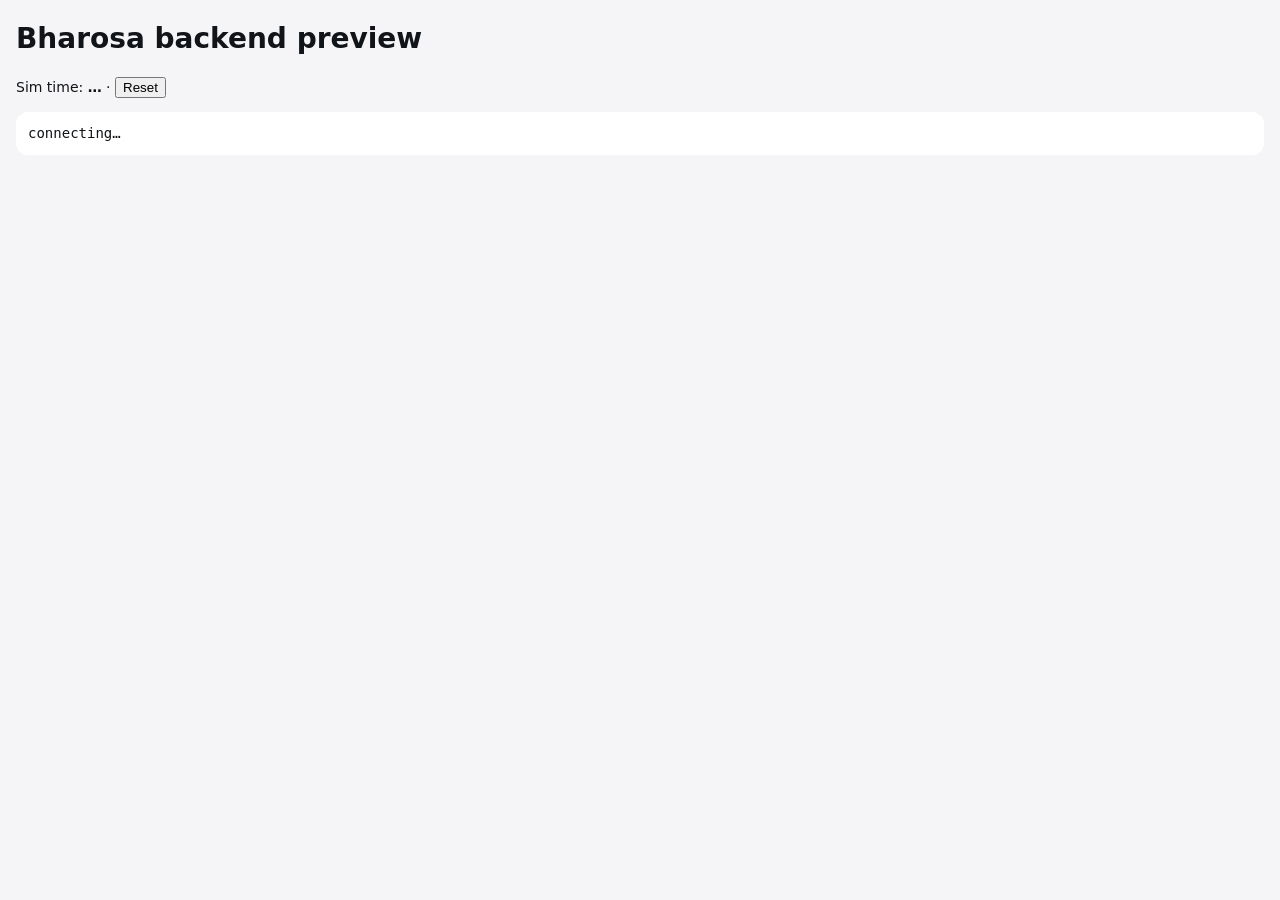
==== static/index.html @ aea4e520 "Phase 1: skeleton, models, sim clock, event router, SSE, snapshot, seed Seeded world hits the spec c" ====
<!doctype html>
<html lang="en">
<head>
<meta charset="utf-8">
<meta name="viewport" content="width=device-width, initial-scale=1">
<title>Bharosa (backend preview)</title>
<style>
  body { font: 14px/1.4 system-ui, sans-serif; margin: 16px; background: #F5F5F7; color: #111418; }
  pre { background: #fff; padding: 12px; border-radius: 12px; overflow: auto; max-height: 70vh; }
  #trace div { font-family: ui-monospace, monospace; font-size: 12px; }
</style>
</head>
<body>
<!-- Placeholder until the real UI (static/ is owned by the frontend build). Shows the live SSE feed. -->
<h1>Bharosa backend preview</h1>
<p>Sim time: <b id="now">…</b> · <button onclick="fetch('/api/demo/reset',{method:'POST'})">Reset</button></p>
<div id="trace"></div>
<pre id="snap">connecting…</pre>
<script>
  const es = new EventSource('/api/stream');
  es.onmessage = (ev) => {
    const msg = JSON.parse(ev.data);
    if (msg.type === 'snapshot') {
      document.getElementById('now').textContent = msg.data.now;
      document.getElementById('snap').textContent = JSON.stringify(msg.data, null, 2);
    } else {
      const d = document.createElement('div');
      d.textContent = `[${msg.type}] ` + JSON.stringify(msg.data);
      const t = document.getElementById('trace');
      t.prepend(d);
      while (t.children.length > 12) t.lastChild.remove();
    }
  };
</script>
</body>
</html>
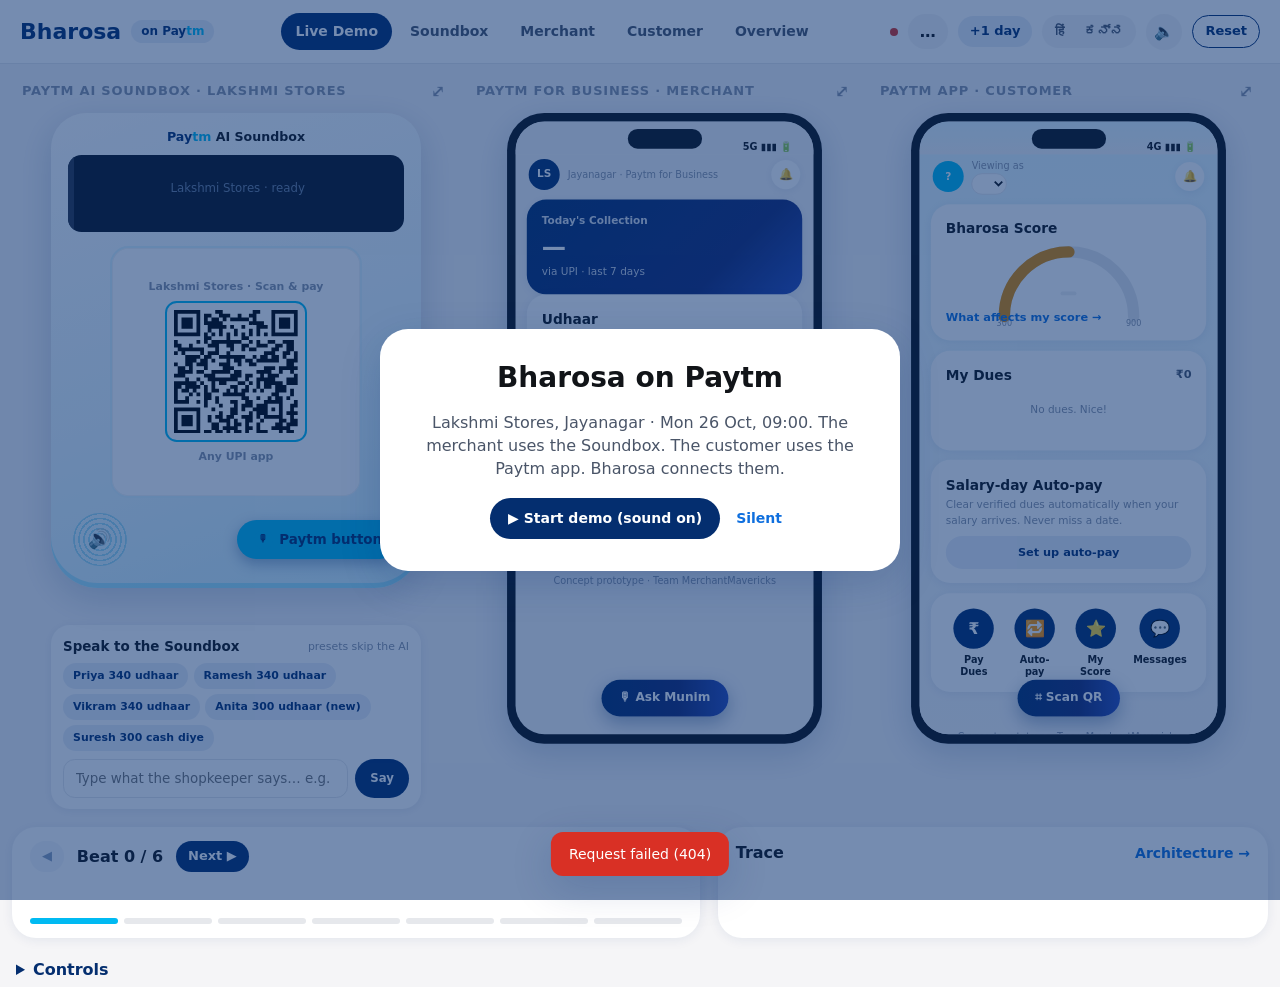
==== commit 3fcd7b79: "UI: Live Demo, Soundbox, Merchant, Customer and Overview views One Alpine page driven only by the SS" ====
--- a/static/index.html
+++ b/static/index.html
@@ -3,34 +3,802 @@
 <head>
 <meta charset="utf-8">
 <meta name="viewport" content="width=device-width, initial-scale=1">
-<title>Bharosa (backend preview)</title>
-<style>
-  body { font: 14px/1.4 system-ui, sans-serif; margin: 16px; background: #F5F5F7; color: #111418; }
-  pre { background: #fff; padding: 12px; border-radius: 12px; overflow: auto; max-height: 70vh; }
-  #trace div { font-family: ui-monospace, monospace; font-size: 12px; }
-</style>
+<title>Bharosa on Paytm</title>
+<link rel="stylesheet" href="/static/css/tokens.css">
+<link rel="stylesheet" href="/static/css/base.css">
+<link rel="stylesheet" href="/static/css/layout.css">
+<link rel="stylesheet" href="/static/css/soundbox.css">
+<link rel="stylesheet" href="/static/css/apps.css">
+<link rel="stylesheet" href="/static/css/overview.css">
+<script src="/static/vendor/qrcode.min.js"></script>
+<script src="/static/vendor/chart.umd.min.js"></script>
+<script src="/static/js/util.js"></script>
+<script src="/static/js/app.js"></script>
+<script defer src="/static/vendor/alpine.min.js"></script>
 </head>
-<body>
-<!-- Placeholder until the real UI (static/ is owned by the frontend build). Shows the live SSE feed. -->
-<h1>Bharosa backend preview</h1>
-<p>Sim time: <b id="now">…</b> · <button onclick="fetch('/api/demo/reset',{method:'POST'})">Reset</button></p>
-<div id="trace"></div>
-<pre id="snap">connecting…</pre>
-<script>
-  const es = new EventSource('/api/stream');
-  es.onmessage = (ev) => {
-    const msg = JSON.parse(ev.data);
-    if (msg.type === 'snapshot') {
-      document.getElementById('now').textContent = msg.data.now;
-      document.getElementById('snap').textContent = JSON.stringify(msg.data, null, 2);
-    } else {
-      const d = document.createElement('div');
-      d.textContent = `[${msg.type}] ` + JSON.stringify(msg.data);
-      const t = document.getElementById('trace');
-      t.prepend(d);
-      while (t.children.length > 12) t.lastChild.remove();
-    }
-  };
-</script>
+<body x-data="bharosa" x-cloak>
+
+<!-- ======================================================= TOP BAR -->
+<header class="topbar">
+  <div class="brand">Bharosa <span class="chip">on <span class="wordmark"><b>Pay</b><span>tm</span></span></span></div>
+  <nav class="tabs">
+    <template x-for="t in [['live','Live Demo'],['soundbox','Soundbox'],['merchant','Merchant'],['customer','Customer'],['overview','Overview']]" :key="t[0]">
+      <a class="tab" :class="view===t[0] && 'on'" :href="'#/'+t[0]" x-text="t[1]"></a>
+    </template>
+  </nav>
+  <div class="tools">
+    <span class="conn" :class="connected && 'ok'" :title="connected ? 'Live' : 'Reconnecting…'"></span>
+    <span class="simclock" x-text="U.simClock(now)"></span>
+    <button class="btn btn-secondary btn-sm" @click="nextDay()" title="Advance the simulated clock one day">+1 day</button>
+    <div class="seg" title="Soundbox and briefing language">
+      <button :class="snap?.lang==='hi-IN' && 'on'" @click="setLang('hi-IN')">हिं</button>
+      <button :class="snap?.lang==='kn-IN' && 'on'" @click="setLang('kn-IN')">ಕನ್ನ</button>
+    </div>
+    <button class="icon-btn" @click="soundOn=!soundOn; started=true" :title="soundOn ? 'Sound on' : 'Sound off'" x-text="soundOn ? '🔊' : '🔈'"></button>
+    <button class="btn btn-outline btn-sm" @click="reset()" :disabled="demo.busy">Reset</button>
+  </div>
+</header>
+
+<!-- ======================================================= DEVICES -->
+<main x-show="view!=='overview'">
+  <div class="stage" :class="'view-'+view">
+
+    <!-- ------------------------------------------------ SOUNDBOX -->
+    <section x-show="view==='live' || view==='soundbox'">
+      <div class="col-title"><span>Paytm AI Soundbox · Lakshmi Stores</span><button x-show="view==='live'" @click="go('soundbox')" title="Full view">⤢</button></div>
+      <div class="soundbox-wrap">
+        <div class="sbx">
+          <div class="sbx-logo wordmark"><b>Pay</b><span>tm</span> <span style="color:var(--ink)">AI Soundbox</span></div>
+
+          <!-- top display: merchant facing -->
+          <div class="topdisp" :class="top?.band">
+            <div class="led"></div>
+            <template x-if="!top"><div class="idle">Lakshmi Stores · ready</div></template>
+            <template x-if="top && top?.band !== 'clarify'">
+              <div>
+                <div class="band" x-text="{green:'Safe', amber:'Caution', red:'High risk'}[top?.band] + ' · ' + U.first(top?.customer) + ' ' + U.inr(top?.requested)"></div>
+                <div class="txt" x-text="top?.text"></div>
+                <div class="meta">
+                  <span class="ms" x-show="top?.ms !== undefined" x-text="top?.ms + ' ms'"></span>
+                  <span x-show="top?.override" class="pill pill-red">Override</span>
+                  <a href="#" class="why" @click.prevent="sb.why=!sb.why" x-show="top?.reasons">Why?</a>
+                </div>
+                <ul class="reasons" x-show="sb.why" x-transition>
+                  <template x-for="r in top?.reasons || []"><li x-text="r"></li></template>
+                </ul>
+              </div>
+            </template>
+            <template x-if="top?.band === 'clarify'">
+              <div>
+                <div class="band">Which customer?</div>
+                <div class="txt" x-text="top?.text"></div>
+                <div class="row" style="flex-wrap:wrap;margin-top:8px">
+                  <template x-for="cand in top?.candidates || []"><button class="btn btn-secondary btn-sm" @click="pickCandidate(cand.id)" x-text="cand.name"></button></template>
+                </div>
+              </div>
+            </template>
+          </div>
+
+          <!-- front screen: customer facing -->
+          <div class="front">
+            <template x-if="front.mode === 'idle'">
+              <div>
+                <div class="lbl">Lakshmi Stores · Scan &amp; pay</div>
+                <div class="qr" x-html="U.qr('upi://pay?pa=lakshmistores@ptyes&pn=Lakshmi%20Stores')"></div>
+                <div class="lbl">Any UPI app</div>
+              </div>
+            </template>
+            <template x-if="front.mode === 'confirm_qr'">
+              <div style="width:100%">
+                <div class="lbl">Scan to confirm udhaar · Lakshmi Stores</div>
+                <div :class="front.pay_qr && 'split'">
+                  <div>
+                    <div class="amt" x-text="U.inr(front.amount) + ' udhaar'"></div>
+                    <div class="qr" :class="front.pay_qr && 'small'" @click="scanConfirm()" title="Click = customer scans with the Paytm app" x-html="U.qr(front.qr_payload)"></div>
+                    <div class="hint">Tap QR = customer scans</div>
+                  </div>
+                  <div x-show="front.pay_qr">
+                    <div class="amt" style="color:var(--navy)" x-text="'Pay ' + U.inr(front.pay_amount) + ' now'"></div>
+                    <div class="qr small" @click="scanPay()" title="Click = customer pays by UPI" x-html="U.qr(front.pay_qr, '#111418')"></div>
+                    <div class="hint">Tap QR = customer pays</div>
+                  </div>
+                </div>
+                <div class="paid" x-show="front.pay_paid" x-text="U.inr(top?.collect_now) + ' paid ✓'"></div>
+                <div class="lbl" x-show="minutesLeft(front.expires_at) !== null" x-text="'Valid for ' + minutesLeft(front.expires_at) + ' min'"></div>
+              </div>
+            </template>
+            <template x-if="front.mode === 'pay_qr'">
+              <div>
+                <div class="lbl">Lakshmi Stores</div>
+                <div class="amt" x-text="'Pay ' + U.inr(front.pay_amount) + ' now'"></div>
+                <div class="qr" @click="scanPay()" title="Click = customer pays by UPI" x-html="U.qr(front.pay_qr, '#111418')"></div>
+                <div class="hint">Tap QR = customer pays by UPI</div>
+              </div>
+            </template>
+            <template x-if="front.mode === 'new_customer'">
+              <div style="width:100%">
+                <div class="lbl">New customer · first udhaar</div>
+                <div class="amt" x-text="(front.name || 'Customer') + ' · ' + U.inr(front.amount)"></div>
+                <input class="input" x-show="!front.name" x-model="sb.newName" placeholder="Name" style="margin-top:6px">
+                <div class="input num" style="margin-top:6px;text-align:center;font-weight:700" x-text="sb.keypad || 'Mobile number'"></div>
+                <div class="keypad">
+                  <template x-for="k in ['1','2','3','4','5','6','7','8','9','⌫','0','✓']">
+                    <button @click="k==='✓' ? submitNewCustomer() : key(k)" x-text="k" :style="k==='✓' && 'background:var(--navy);color:#fff'"></button>
+                  </template>
+                </div>
+              </div>
+            </template>
+            <template x-if="front.mode === 'amount'">
+              <div>
+                <div class="tick">✓</div>
+                <div class="flash-amt" x-text="front.text"></div>
+                <div class="lbl">Lakshmi Stores</div>
+              </div>
+            </template>
+          </div>
+
+          <div class="sbx-bottom">
+            <div class="speaker" :class="playing && 'playing'" title="Speaker"><span>🔊</span></div>
+            <button class="paytm-btn" :class="sb.panel && 'on'" @click="sb.panel=!sb.panel"><span class="mic">🎙</span> Paytm button</button>
+          </div>
+        </div>
+
+        <div class="guard-actions" x-show="top && (top?.band==='amber' || top?.band==='red') && !top?.override && front.mode!=='idle'">
+          <button class="btn btn-primary btn-sm" @click="sb.why=false">Use suggestion</button>
+          <button class="btn btn-danger btn-sm" @click="override()" x-text="'Override: give ' + U.inr(top?.requested)"></button>
+        </div>
+        <div class="last-alert" x-text="snap?.soundbox?.last_alert || ''"></div>
+
+        <div class="speak" x-show="sb.panel" x-transition>
+          <div class="row between"><b style="color:var(--ink)">Speak to the Soundbox</b><span class="small muted">presets skip the AI</span></div>
+          <div class="chips" style="margin-top:8px">
+            <template x-for="p in presets"><button class="chip-btn" @click="say(p)" x-text="p.label"></button></template>
+          </div>
+          <form @submit.prevent="sayText()">
+            <input class="input" x-model="sb.text" placeholder="Type what the shopkeeper says… e.g. Ramesh 340 udhaar">
+            <button class="btn btn-primary">Say</button>
+          </form>
+          <div class="note">Paytm's Soundbox already converts speech to text; we receive the text. Free text goes to the Counter Agent.</div>
+        </div>
+      </div>
+    </section>
+
+    <!-- ------------------------------------------------ MERCHANT PHONE -->
+    <section x-show="view==='live' || view==='merchant'">
+      <div class="col-title"><span>Paytm for Business · merchant</span><button x-show="view==='live'" @click="go('merchant')" title="Full view">⤢</button></div>
+      <div class="phone"><div class="screen">
+        <div class="statusbar"><span x-text="U.time(now)"></span><span>5G ▮▮▮ 🔋</span></div>
+        <div class="notif" x-show="notif.merchant" x-transition @click="tapNotif('merchant')">
+          <div class="ic">P</div><div><b x-text="notif.merchant?.title"></b><p x-text="notif.merchant?.body"></p></div>
+        </div>
+
+        <!-- HOME -->
+        <div class="scroll" x-show="m.screen==='home'">
+          <div class="app-head">
+            <div class="avatar">LS</div>
+            <div class="grow"><div class="title" x-text="M?.store?.name"></div><div class="sub">Jayanagar · Paytm for Business</div></div>
+            <div class="bell">🔔<i x-show="(M?.drafts?.length||0)+(M?.pending_matches?.length||0)+(M?.disputes?.length||0) > 0"></i></div>
+          </div>
+
+          <div class="card m-collect">
+            <div class="lbl">Today's Collection</div>
+            <div class="big num" x-text="U.inr(M?.today_collection)"></div>
+            <div class="small" style="opacity:.8">via UPI · last 7 days</div>
+            <div x-html="U.spark((M?.collection_7d||[]).map(d=>d.amount), 330, 40)"></div>
+          </div>
+
+          <div class="card brief" x-show="M?.briefing">
+            <div class="row between"><span class="who">📒 Munim · morning briefing</span><button class="play" @click="playBriefing()" title="Play">▶</button></div>
+            <p x-text="M?.briefing?.text"></p>
+          </div>
+
+          <!-- action cards: things that need the merchant -->
+          <template x-for="pm in M?.pending_matches || []" :key="pm.pending_id">
+            <div class="card action-card blue">
+              <div class="card-title" x-text="'Who paid ' + U.inr(pm.amount) + '?'"></div>
+              <div class="small muted" x-text="(pm.payer_name||'') + ' · ' + pm.payer_vpa + (pm.remark ? ' · “' + pm.remark + '”' : '')"></div>
+              <div class="small" style="margin-top:4px" x-show="pm.agent">
+                <span class="badge-src" :class="U.srcBadge(pm.agent?.source)?.[1]" x-text="U.srcBadge(pm.agent?.source)?.[0]"></span>
+                <span x-text="'AI guess ' + (pm.agent?.customer_id ? U.first((pm.candidates.find(c=>c.id===pm.agent.customer_id)||{}).name) : 'none') + ' · ' + Math.round((pm.agent?.confidence||0)*100) + '% (below 85%)'"></span>
+              </div>
+              <div class="chips" style="margin-top:10px">
+                <template x-for="cand in pm.candidates.slice(0,4)"><button class="chip-btn" @click="resolveMatch(pm.pending_id, cand.id)" x-text="cand.name + ' · ' + U.inr(cand.outstanding)"></button></template>
+                <button class="chip-btn" style="background:#EEF0F3;color:var(--ink-2)" @click="resolveMatch(pm.pending_id, null)">Not udhaar</button>
+              </div>
+            </div>
+          </template>
+          <template x-for="d in M?.disputes || []" :key="d.entry_id">
+            <div class="card action-card red">
+              <div class="card-title" x-text="U.first(d.customer) + ' disputes' + (d.claimed_amount!==null ? ': says ' + U.inr(d.claimed_amount) : '')"></div>
+              <div class="small muted" x-text="'“' + d.reason + '” · entry ' + U.inr(d.amount)"></div>
+              <div class="row" style="margin-top:10px">
+                <button class="btn btn-outline btn-sm" @click="correct(d.entry_id, d.amount)" x-text="'Keep ' + U.inr(d.amount)"></button>
+                <button class="btn btn-primary btn-sm" x-show="d.claimed_amount" @click="correct(d.entry_id, d.claimed_amount)" x-text="'Change to ' + U.inr(d.claimed_amount)"></button>
+              </div>
+            </div>
+          </template>
+          <div class="card action-card" x-show="(M?.drafts||[]).length">
+            <div class="card-title" x-text="'Approve ' + (M?.drafts||[]).length + ' reminder' + ((M?.drafts||[]).length>1?'s':'')"></div>
+            <div class="msg-preview" x-text="M?.drafts?.[0]?.text"></div>
+            <div class="row"><button class="btn btn-primary btn-sm" @click="approveAll()">Approve all</button><button class="btn btn-ghost btn-sm" @click="m.screen='collect'">Review →</button></div>
+          </div>
+          <template x-for="t in escalations" :key="t.customer_id">
+            <div class="card action-card red" @click="openThread(t.customer_id)" style="cursor:pointer">
+              <div class="card-title" x-text="U.first(t.customer) + ' needs your attention'"></div>
+              <div class="small" x-text="'“' + t.last_text + '”'"></div>
+            </div>
+          </template>
+
+          <div class="card">
+            <div class="row between"><span class="card-title">Udhaar</span><span class="pill pill-amber" x-show="M?.udhaar?.pending_confirm" x-text="M?.udhaar?.pending_confirm + ' waiting for scan'"></span></div>
+            <div class="trio">
+              <div><span>Outstanding</span><b class="num" x-text="U.inr(M?.udhaar?.outstanding)"></b></div>
+              <div><span>Verified</span><b class="num" x-text="U.inr(M?.udhaar?.verified)"></b></div>
+              <div><span>Overdue</span><b class="num" style="color:var(--red)" x-text="U.inr(M?.udhaar?.overdue)"></b></div>
+            </div>
+            <template x-for="e in M?.pending_entries || []" :key="e.entry_id">
+              <div class="kv"><span x-text="U.first(e.customer) + ' · ' + U.inr(e.amount)"></span><span class="pill pill-amber">Waiting for scan</span></div>
+            </template>
+            <a href="#" class="link" @click.prevent="openBook()">View Udhaar Book →</a>
+          </div>
+
+          <template x-for="b in M?.due_soon || []" :key="b.bill_id">
+            <div class="card" :class="b.gap > 0 && 'due-card'">
+              <div class="row between"><span class="card-title">Due soon</span><span class="pill" :class="b.gap>0 ? 'pill-red' : 'pill-green'" x-text="b.gap>0 ? U.inr(b.gap) + ' short' : 'Covered'"></span></div>
+              <div class="kv"><span x-text="b.distributor"></span><b class="num" x-text="U.inr(b.amount)"></b></div>
+              <div class="kv"><span>Due</span><b x-text="U.dayDate(b.due)"></b></div>
+              <div class="kv" x-show="b.paid_by_lender"><span>Paid by Partner NBFC</span><b class="num" style="color:var(--green)" x-text="U.inr(b.paid_by_lender) + ' ✓'"></b></div>
+              <button class="btn btn-primary btn-block" style="margin-top:10px" x-show="b.gap > 0 && !M?.advance" @click="offerAdvance(b.bill_id)">Get Supplier Advance</button>
+            </div>
+          </template>
+
+          <div class="card adv-card" x-show="M?.advance">
+            <div class="row between"><span class="card-title">Supplier Advance</span><span class="pill" :class="U.statePill(M?.advance?.state)" x-text="U.stateLabel(M?.advance?.state)"></span></div>
+            <template x-if="M?.advance?.state === 'offered'">
+              <div>
+                <div class="kv"><span x-text="M?.advance?.lender + ' pays ' + M?.advance?.paid_to"></span><b class="num" x-text="U.inr(M?.advance?.amount)"></b></div>
+                <div class="kv"><span>Fee (1.5%)</span><b class="num" x-text="U.inr(M?.advance?.fee)"></b></div>
+                <div class="kv"><span>Repaid from</span><b>20% of udhaar repayments</b></div>
+                <div class="row" style="margin-top:10px"><button class="btn btn-primary grow" @click="acceptAdvance()">Accept</button><button class="btn btn-outline" @click="declineAdvance()">Decline</button></div>
+              </div>
+            </template>
+            <template x-if="M?.advance && M?.advance?.state !== 'offered'">
+              <div>
+                <div class="small" style="color:var(--green);font-weight:700;margin-top:4px" x-text="M?.advance?.lender + ' paid ' + M?.advance?.paid_to + ' ' + U.inr(M?.advance?.amount) + ' ✓'"></div>
+                <div class="steps"><template x-for="st in ['offered','accepted','disbursed','repaying','closed']"><span :class="advStepClass(st)" x-text="st"></span></template></div>
+                <div class="row between small"><b class="num" x-text="U.inr(M?.advance?.repaid) + ' of ' + U.inr(M?.advance?.total_due)"></b><span class="muted" x-text="'backstop ' + U.date(M?.advance?.backstop)"></span></div>
+                <div class="progress" style="margin-top:6px"><i :style="'width:' + Math.min(100, 100*M?.advance?.repaid/M?.advance?.total_due) + '%'"></i></div>
+                <div class="small muted" style="margin-top:6px">20% of each UPI / auto-pay repayment goes to the lender</div>
+              </div>
+            </template>
+          </div>
+
+          <div class="section-h"><h4>Manage</h4></div>
+          <div class="card"><div class="grid4">
+            <button @click="openBook()"><span class="circle">📒</span>Udhaar Book</button>
+            <button @click="m.screen='collect'"><span class="circle">📨</span>Collect</button>
+            <button @click="openAdvance()"><span class="circle">🏦</span>Supplier Advance</button>
+            <button @click="m.screen='munim'"><span class="circle">🧮</span>Ask Munim</button>
+          </div></div>
+          <div class="footer-note">Concept prototype · Team MerchantMavericks</div>
+        </div>
+
+        <!-- UDHAAR BOOK -->
+        <div class="scroll" x-show="m.screen==='book'">
+          <div class="back"><button @click="m.screen='home'">←</button>Udhaar Book</div>
+          <input class="input" x-model="m.q" placeholder="Search customers">
+          <div class="card" style="margin-top:10px;padding:6px 14px">
+            <template x-for="cu in bookFiltered" :key="cu.id">
+              <div class="list-item" @click="openCustomer(cu.id)" style="cursor:pointer">
+                <span class="dot" :class="'dot-' + cu.band" :title="'For ₹340: ' + cu.band"></span>
+                <div class="grow"><div class="name" x-text="cu.name"></div>
+                  <div class="small muted" x-text="cu.score_band + (cu.overdue_days ? ' · ' + cu.overdue_days + ' days overdue' : '') + (cu.last_paid ? ' · paid ' + U.date(cu.last_paid) : '')"></div></div>
+                <b class="num" :style="cu.overdue_days && 'color:var(--red)'" x-text="U.inr(cu.outstanding)"></b>
+              </div>
+            </template>
+            <div class="empty" x-show="!bookFiltered.length">No customers</div>
+          </div>
+        </div>
+
+        <!-- CUSTOMER DETAIL -->
+        <div class="scroll" x-show="m.screen==='customer'">
+          <template x-if="m.detail">
+            <div>
+              <div class="back"><button @click="openBook()">←</button><span x-text="m.detail?.name"></span></div>
+              <div class="card">
+                <div class="row between"><span class="big num" x-text="U.inr(m.detail?.outstanding)"></span><span class="pill" :class="U.scorePill(m.detail?.score_band)" x-text="m.detail?.score + ' · ' + m.detail?.score_band"></span></div>
+                <div class="small muted" x-text="U.inr(m.detail?.verified) + ' verified' + (m.detail?.oldest_overdue_days ? ' · oldest ' + m.detail?.oldest_overdue_days + ' days overdue' : '')"></div>
+                <div class="card" style="background:var(--bg);box-shadow:none;margin-top:10px;padding:12px">
+                  <div class="row between"><b style="color:var(--ink)">Safe limit today</b><span class="pill" :class="U.bandPill(m.detail?.risk?.band)" x-text="U.inr(m.detail?.risk?.safe_limit)"></span></div>
+                  <ul class="small" style="margin:6px 0 0;padding-left:18px"><template x-for="r in m.detail?.risk?.reasons || []"><li x-text="r"></li></template></ul>
+                </div>
+                <button class="btn btn-secondary btn-block" style="margin-top:10px" x-show="m.detail?.outstanding>0" @click="remind([m.detail?.id]); m.screen='collect'">Send reminder</button>
+              </div>
+              <div class="section-h"><h4>Entries</h4></div>
+              <div class="card" style="padding:6px 14px">
+                <template x-for="e in m.detail?.entries || []" :key="e.id">
+                  <div class="list-item">
+                    <div class="grow"><div class="name num" x-text="U.inr(e.amount) + (e.paid ? ' · paid ' + U.inr(e.paid) : '')"></div>
+                      <div class="small muted" x-text="U.date(e.created_at) + ' · due ' + U.date(e.due_date) + (e.overdue_days ? ' · ' + e.overdue_days + 'd late' : '')"></div></div>
+                    <span class="pill" :class="U.statePill(e.state)" x-text="U.stateLabel(e.state)"></span>
+                  </div>
+                </template>
+              </div>
+            </div>
+          </template>
+        </div>
+
+        <!-- COLLECT -->
+        <div class="scroll" x-show="m.screen==='collect'">
+          <div class="back"><button @click="m.screen='home'">←</button>Collect</div>
+          <div class="card">
+            <div class="small">Bharosa reminds customers who are 7+ days overdue (not more than once in 3 days). You approve every message.</div>
+            <button class="btn btn-primary btn-block" style="margin-top:10px" @click="remind()">Draft reminders</button>
+          </div>
+          <div class="card action-card" x-show="(M?.drafts||[]).length">
+            <div class="row between"><span class="card-title" x-text="(M?.drafts||[]).length + ' drafts'"></span><button class="btn btn-primary btn-sm" @click="approveAll()">Approve all</button></div>
+            <template x-for="d in M?.drafts || []" :key="d.message_id"><div class="msg-preview"><b x-text="d.customer"></b><div x-text="d.text"></div></div></template>
+          </div>
+          <div class="section-h"><h4>Conversations</h4></div>
+          <div class="card" style="padding:6px 14px">
+            <template x-for="t in M?.threads || []" :key="t.customer_id">
+              <div class="list-item" @click="openThread(t.customer_id)" style="cursor:pointer">
+                <div class="avatar cyan" x-text="U.initials(t.customer)"></div>
+                <div class="grow"><div class="name" x-text="t.customer"></div><div class="small muted" style="white-space:nowrap;overflow:hidden;text-overflow:ellipsis" x-text="t.last_text"></div>
+                  <div class="small" x-show="t.promise" style="color:var(--green);font-weight:700" x-text="t.promise?.label"></div></div>
+                <span class="pill pill-red" x-show="t.escalated">Needs you</span>
+                <span class="pill pill-amber" x-show="t.last_status==='draft'">Draft</span>
+              </div>
+            </template>
+            <div class="empty" x-show="!(M?.threads||[]).length">No conversations yet</div>
+          </div>
+        </div>
+
+        <!-- THREAD -->
+        <div class="scroll" x-show="m.screen==='thread'">
+          <div class="back"><button @click="m.screen='collect'">←</button><span x-text="(M?.threads||[]).find(t=>t.customer_id===m.thread)?.customer"></span></div>
+          <div class="chat">
+            <template x-for="msg in m.threadMsgs" :key="msg.id">
+              <div class="bubble" :class="[msg.direction==='out' ? 'in' : 'out', msg.status==='draft' && 'draft']">
+                <span x-text="msg.text"></span>
+                <template x-if="msg.agent?.intent"><div class="small" style="margin-top:6px;font-weight:700" x-text="'AI read: ' + msg.agent.intent + (msg.agent.promise ? ' · ' + U.inr(msg.agent.promise.amount) + ' on ' + U.date(msg.agent.promise.date) : '') + (msg.agent.escalate ? ' · escalated' : '')"></div></template>
+                <span class="ts" x-text="U.time(msg.ts) + ' · ' + msg.status + (msg.agent?.source ? ' · ' + U.srcBadge(msg.agent.source)?.[0] : '')"></span>
+              </div>
+            </template>
+          </div>
+        </div>
+
+        <!-- SUPPLIER ADVANCE -->
+        <div class="scroll" x-show="m.screen==='advance'">
+          <div class="back"><button @click="m.screen='home'">←</button>Supplier Advance</div>
+          <template x-if="!M?.advance && m.elig">
+            <div class="card">
+              <div class="card-title" x-text="m.elig?.eligible ? 'You can get ' + U.inr(m.elig?.amount) : 'Not available right now'"></div>
+              <ul class="small" style="padding-left:18px"><template x-for="r in m.elig?.reasons || []"><li x-text="r"></li></template></ul>
+              <template x-if="m.elig?.eligible">
+                <div>
+                  <div class="kv"><span>Paid directly to</span><b x-text="m.elig?.distributor"></b></div>
+                  <div class="kv"><span>Fee</span><b class="num" x-text="U.inr(m.elig?.fee)"></b></div>
+                  <div class="kv"><span>Total to repay</span><b class="num" x-text="U.inr(m.elig?.total_due)"></b></div>
+                  <div class="kv"><span>Repaid from</span><b>20% of udhaar repayments</b></div>
+                  <div class="kv"><span>Backstop</span><b x-text="U.date(m.elig?.backstop)"></b></div>
+                  <button class="btn btn-primary btn-block" style="margin-top:10px" @click="offerAdvance(m.elig?.bill_id)">See offer</button>
+                </div>
+              </template>
+            </div>
+          </template>
+          <template x-if="M?.advance">
+            <div>
+              <div class="card adv-card">
+                <div class="row between"><span class="card-title" x-text="M?.advance?.lender"></span><span class="pill" :class="U.statePill(M?.advance?.state)" x-text="U.stateLabel(M?.advance?.state)"></span></div>
+                <div class="steps"><template x-for="st in ['offered','accepted','disbursed','repaying','closed']"><span :class="advStepClass(st)" x-text="st"></span></template></div>
+                <div class="kv"><span>Amount (paid to <span x-text="M?.advance?.paid_to"></span>)</span><b class="num" x-text="U.inr(M?.advance?.amount)"></b></div>
+                <div class="kv"><span>Fee (1.5%)</span><b class="num" x-text="U.inr(M?.advance?.fee)"></b></div>
+                <div class="kv"><span>Total due</span><b class="num" x-text="U.inr(M?.advance?.total_due)"></b></div>
+                <div class="kv"><span>Split rate</span><b x-text="Math.round(M?.advance?.split_rate*100) + '% of UPI & auto-pay repayments'"></b></div>
+                <div class="kv" x-show="M?.advance?.backstop"><span>Backstop</span><b x-text="U.date(M?.advance?.backstop)"></b></div>
+                <div class="row" style="margin-top:10px" x-show="M?.advance?.state==='offered'"><button class="btn btn-primary grow" @click="acceptAdvance()">Accept</button><button class="btn btn-outline" @click="declineAdvance()">Decline</button></div>
+                <template x-if="M?.advance?.state!=='offered'">
+                  <div style="margin-top:8px"><div class="progress"><i :style="'width:' + Math.min(100, 100*M?.advance?.repaid/M?.advance?.total_due) + '%'"></i></div>
+                    <div class="small" style="margin-top:4px" x-text="U.inr(M?.advance?.repaid) + ' repaid of ' + U.inr(M?.advance?.total_due)"></div></div>
+                </template>
+              </div>
+              <div class="section-h" x-show="m.adv?.splits?.length"><h4>Repayment splits</h4></div>
+              <div class="card" style="padding:6px 14px" x-show="m.adv?.splits?.length">
+                <template x-for="sp in m.adv?.splits || []" :key="sp.repayment_id">
+                  <div class="list-item"><div class="grow"><div class="name" x-text="sp.customer"></div><div class="small muted" x-text="U.date(sp.ts) + ' · ' + sp.source + ' ' + U.inr(sp.amount)"></div></div>
+                    <div style="text-align:right"><b class="num" style="color:var(--violet)" x-text="U.inr(sp.lender_share)"></b><div class="small muted" x-text="'shop ' + U.inr(sp.merchant_share)"></div></div></div>
+                </template>
+              </div>
+            </div>
+          </template>
+        </div>
+
+        <!-- ASK MUNIM -->
+        <div class="scroll" x-show="m.screen==='munim'" x-ref="munimScroll">
+          <div class="back"><button @click="m.screen='home'">←</button>Ask Munim</div>
+          <div class="chips" x-show="!munimChat.length">
+            <button class="chip-btn" @click="askMunim('Friday ko Sharma ko 18,000 kaise dunga?')">Friday ko Sharma ko 18,000 kaise dunga?</button>
+            <button class="chip-btn" @click="askMunim('Kaun kaun overdue hai?')">Kaun kaun overdue hai?</button>
+            <button class="chip-btn" @click="askMunim('Ramesh ka kitna baaki hai?')">Ramesh ka kitna baaki hai?</button>
+          </div>
+          <div class="chat">
+            <template x-for="(turn, i) in munimChat" :key="i">
+              <div style="display:flex;flex-direction:column;gap:8px">
+                <div class="bubble munim-q" x-text="turn.q"></div>
+                <div class="bubble munim-a" x-show="!turn.a"><span class="thinking"><span class="spinner"></span> thinking…</span></div>
+                <template x-if="turn.a">
+                  <div class="bubble munim-a">
+                    <span x-text="turn.a.answer"></span>
+                    <div class="acts"><template x-for="a in turn.a.actions || []"><button class="btn btn-primary btn-sm" @click="munimAction(a)" x-text="a.label || a.type"></button></template></div>
+                    <details class="steps-list" style="margin-top:8px"><summary class="small muted">How I worked this out
+                      <span class="badge-src" :class="U.srcBadge(turn.a.source)?.[1]" x-text="U.srcBadge(turn.a.source)?.[0]"></span></summary>
+                      <ol style="padding-left:18px;margin:6px 0 0"><template x-for="st in turn.a.steps || []"><li><code x-text="st.tool"></code> <span class="muted" x-text="st.ms + ' ms'"></span></li></template></ol>
+                    </details>
+                  </div>
+                </template>
+              </div>
+            </template>
+          </div>
+          <div style="height:60px"></div>
+        </div>
+        <form class="reply-bar" x-show="m.screen==='munim'" @submit.prevent="askMunim()">
+          <input class="input" x-model="m.question" placeholder="Ask Munim anything…"><button class="btn btn-primary" :disabled="m.asking">Ask</button>
+        </form>
+
+        <button class="fab" x-show="m.screen==='home'" @click="m.screen='munim'">🎙 Ask Munim</button>
+      </div></div>
+    </section>
+
+    <!-- ------------------------------------------------ CUSTOMER PHONE -->
+    <section x-show="view==='live' || view==='customer'">
+      <div class="col-title"><span>Paytm app · customer</span><button x-show="view==='live'" @click="go('customer')" title="Full view">⤢</button></div>
+      <div class="phone"><div class="screen">
+        <div class="statusbar c-head"><span x-text="U.time(now)"></span><span>4G ▮▮▮ 🔋</span></div>
+        <div class="notif" x-show="notif.customer" x-transition @click="tapNotif('customer')">
+          <div class="ic" style="background:var(--cyan);color:var(--navy)">P</div><div><b x-text="notif.customer?.title"></b><p x-text="notif.customer?.body"></p></div>
+        </div>
+
+        <!-- HOME -->
+        <div class="scroll c-head" x-show="c.screen==='home'">
+          <div class="app-head">
+            <div class="avatar cyan" x-text="U.initials(C?.name)"></div>
+            <div class="grow"><div class="sub">Viewing as</div>
+              <select class="switcher" :value="C?.id" @change="focus($event.target.value)">
+                <template x-for="cu in c.customers" :key="cu.id"><option :value="cu.id" x-text="cu.name" :selected="cu.id===C?.id"></option></template>
+              </select></div>
+            <div class="bell">🔔<i x-show="(C?.pending_confirms||[]).length"></i></div>
+          </div>
+
+          <template x-for="p in C?.pending_confirms || []" :key="p.token">
+            <div class="confirm-banner" @click="openConfirm(p.token)" style="margin-bottom:12px">
+              <div class="grow"><b x-text="p.store + ': ' + U.inr(p.amount) + ' on credit'"></b><span>Tap to confirm or dispute</span></div><span class="btn btn-sm" style="background:#fff;color:var(--navy)">Confirm</span>
+            </div>
+          </template>
+
+          <div class="card">
+            <div class="row between"><span class="card-title">Bharosa Score</span><span class="pill pill-green" x-show="C?.score_delta_7d>0" x-text="'+' + C?.score_delta_7d + ' this week'"></span>
+              <span class="pill pill-red" x-show="C?.score_delta_7d<0" x-text="C?.score_delta_7d + ' this week'"></span></div>
+            <div x-html="U.gauge(C?.score||600)"></div>
+            <div class="score-num"><b class="num" x-text="C?.score"></b><span :class="U.scorePill(C?.score_band)" class="pill" x-text="C?.score_band"></span></div>
+            <a href="#" class="link" style="display:block;margin-top:12px" @click.prevent="c.screen='score'">What affects my score →</a>
+          </div>
+
+          <div class="card">
+            <div class="row between"><span class="card-title">My Dues</span><b class="num" x-text="U.inr(totalDues)"></b></div>
+            <template x-for="d in C?.dues || []" :key="d.store_id">
+              <div class="list-item">
+                <div class="grow"><div class="name" x-text="d.store"></div>
+                  <div class="small" :style="d.oldest_overdue_days && 'color:var(--red)'" x-text="(d.verified===d.amount ? '✓ verified' : U.inr(d.verified) + ' verified') + (d.oldest_overdue_days ? ' · ' + d.oldest_overdue_days + ' days overdue' : ' · on time')"></div></div>
+                <b class="num" x-text="U.inr(d.amount)"></b>
+                <button class="btn btn-primary btn-sm" @click="pay(d.store_id, d.amount)">Pay</button>
+              </div>
+            </template>
+            <div class="empty" x-show="!(C?.dues||[]).length">No dues. Nice!</div>
+            <template x-for="cb in C?.credit_balance || []"><div class="small" style="color:var(--green);font-weight:600" x-text="U.inr(cb.amount) + ' credit at ' + cb.store"></div></template>
+          </div>
+
+          <div class="card" :class="hasActiveMandate && 'autopay-active'">
+            <div class="card-title">Salary-day Auto-pay</div>
+            <template x-for="mm in C?.mandates || []"><div class="kv"><span x-text="mm.store + ' · ' + mm.window"></span><span><b class="num" x-text="'up to ' + U.inr(mm.cap)"></b> <span class="pill" :class="U.statePill(mm.status)" x-text="U.stateLabel(mm.status)"></span></span></div></template>
+            <div x-show="!hasActiveMandate"><div class="small muted" style="margin:4px 0 10px">Clear verified dues automatically when your salary arrives. Never miss a date.</div>
+              <button class="btn btn-secondary btn-block" @click="openAutopay()">Set up auto-pay</button></div>
+          </div>
+
+          <div class="card"><div class="grid4">
+            <button @click="C?.dues?.[0] && pay(C.dues[0].store_id, C.dues[0].amount)"><span class="circle">₹</span>Pay Dues</button>
+            <button @click="openAutopay()"><span class="circle">🔁</span>Auto-pay</button>
+            <button @click="c.screen='score'"><span class="circle">⭐</span>My Score</button>
+            <button @click="c.screen='messages'"><span class="circle">💬</span>Messages</button>
+          </div></div>
+          <a href="#" class="link" style="display:block;text-align:center;margin-top:12px" @click.prevent="c.screen='history'">History →</a>
+          <div class="footer-note">Concept prototype · Team MerchantMavericks</div>
+        </div>
+
+        <!-- MESSAGES -->
+        <div class="scroll" x-show="c.screen==='messages'" x-ref="chatScroll">
+          <div class="back"><button @click="c.screen='home'">←</button>Lakshmi Stores via Paytm</div>
+          <div class="chat">
+            <template x-for="msg in C?.messages || []" :key="msg.id">
+              <div class="bubble" :class="msg.direction==='out' ? 'out' : 'in'">
+                <span x-text="msg.text"></span>
+                <div class="acts" x-show="msg.actions?.length"><template x-for="a in msg.actions"><button class="btn btn-secondary btn-sm" @click="msgAction(a)" x-text="a.label"></button></template></div>
+                <span class="ts" x-text="U.time(msg.ts)"></span>
+              </div>
+            </template>
+            <div class="empty" x-show="!(C?.messages||[]).length">No messages</div>
+            <div class="bubble out" x-show="c.busy"><span class="thinking"><span class="spinner"></span></span></div>
+          </div>
+          <div style="height:60px"></div>
+        </div>
+        <form class="reply-bar" x-show="c.screen==='messages'" @submit.prevent="sendReply()">
+          <input class="input" x-model="c.reply" placeholder="Reply… e.g. Salary 1 tareekh ko aati hai"><button class="btn btn-primary" :disabled="c.busy">Send</button>
+        </form>
+
+        <!-- HISTORY -->
+        <div class="scroll" x-show="c.screen==='history'">
+          <div class="back"><button @click="c.screen='home'">←</button>History</div>
+          <div class="card" style="padding:6px 14px">
+            <template x-for="h in C?.history || []" :key="h.type + h.id">
+              <div class="list-item">
+                <div class="circle" style="width:34px;height:34px;font-size:14px" :style="h.type==='repayment' && 'background:var(--green)'" x-text="h.type==='entry' ? '🛒' : '₹'"></div>
+                <div class="grow"><div class="name" x-text="(h.type==='entry' ? 'Udhaar at ' : 'Paid to ') + h.store"></div><div class="small muted" x-text="U.date(h.ts)"></div></div>
+                <div style="text-align:right"><b class="num" x-text="U.inr(h.amount)"></b><div><span class="pill" :class="U.statePill(h.state)" x-text="U.stateLabel(h.state)"></span></div></div>
+              </div>
+            </template>
+          </div>
+        </div>
+
+        <!-- SCORE DETAILS -->
+        <div class="scroll" x-show="c.screen==='score'">
+          <div class="back"><button @click="c.screen='home'">←</button>My Bharosa Score</div>
+          <div class="card"><div x-html="U.gauge(C?.score||600)"></div><div class="score-num"><b x-text="C?.score"></b><span class="pill" :class="U.scorePill(C?.score_band)" x-text="C?.score_band"></span></div>
+            <template x-for="r in C?.rewards || []"><div class="reward">🎁 <span x-text="r"></span></div></template>
+          </div>
+          <div class="card"><div class="card-title">What builds it</div>
+            <div class="kv"><span>Paying by the due date</span><b style="color:var(--green)">+8</b></div>
+            <div class="kv"><span>Setting up auto-pay</span><b style="color:var(--green)">+5</b></div>
+            <div class="kv"><span>Each auto-pay</span><b style="color:var(--green)">+3</b></div>
+            <div class="kv"><span>Paying 1–15 days late</span><b>+2</b></div>
+            <div class="kv"><span>Paying more than 15 days late</span><b style="color:var(--red)">−4</b></div>
+            <div class="kv"><span>Unpaid after 60 days</span><b style="color:var(--red)">−40</b></div>
+          </div>
+          <div class="card"><div class="card-title">Recent changes</div>
+            <template x-for="e in C?.score_history || []"><div class="kv"><span x-text="e.reason + ' · ' + U.date(e.ts)"></span><b :style="'color:' + (e.delta>=0 ? 'var(--green)' : 'var(--red)')" x-text="(e.delta>0?'+':'') + e.delta"></b></div></template>
+            <div class="empty" x-show="!(C?.score_history||[]).length">No changes yet</div>
+          </div>
+        </div>
+
+        <button class="fab" x-show="c.screen==='home'" @click="view==='live' ? flashToast('Scan = click the QR on the Soundbox front screen') : go('live')">⌗ Scan QR</button>
+
+        <!-- CONFIRM SHEET -->
+        <div class="sheet-backdrop" x-show="c.sheet==='confirm'" x-transition.opacity @click.self="c.sheet=null">
+          <div class="sheet" x-show="c.sheet==='confirm'">
+            <div class="grab"></div>
+            <template x-if="c.confirm">
+              <div>
+                <div class="row"><div class="avatar">LS</div><div><h3 x-text="c.confirm?.store"></h3><div class="small muted" x-text="'Udhaar · ' + c.confirm?.label + ' · ' + U.date(c.confirm?.date)"></div></div></div>
+                <div class="big num" style="margin:14px 0 2px" x-text="U.inr(c.confirm?.amount)"></div>
+                <div class="small muted" x-text="'Due by ' + U.date(c.confirm?.due_date) + ' · confirming builds your Bharosa Score'"></div>
+                <template x-if="c.confirm?.first_time">
+                  <label class="consent"><input type="checkbox" x-model="c.consent"><span>Share my repayment record to build my Bharosa Score (data consent). Auto-pay is set up separately and only if you choose.</span></label>
+                </template>
+                <div x-show="!c.disputing" class="row" style="margin-top:16px">
+                  <button class="btn btn-primary grow" @click="doConfirm()" :disabled="c.busy || c.confirm?.state!=='proposed'" x-text="c.confirm?.state==='proposed' ? 'Confirm' : U.stateLabel(c.confirm?.state)"></button>
+                  <button class="btn btn-outline" @click="c.disputing=true" :disabled="c.confirm?.state!=='proposed'">Dispute</button>
+                </div>
+                <div x-show="c.disputing" style="margin-top:14px">
+                  <div class="chips"><template x-for="r in ['Amount is wrong', 'I did not take this', 'Already paid']"><button class="chip-btn" :class="c.reason===r && 'on'" @click="c.reason=r" x-text="r"></button></template></div>
+                  <input class="input" type="number" style="margin-top:10px" x-model="c.claimed" placeholder="Actual amount (₹)">
+                  <div class="row" style="margin-top:12px"><button class="btn btn-danger grow" @click="doDispute()">Send dispute</button><button class="btn btn-ghost" @click="c.disputing=false">Back</button></div>
+                </div>
+              </div>
+            </template>
+          </div>
+        </div>
+
+        <!-- AUTO-PAY SHEET -->
+        <div class="sheet-backdrop" x-show="c.sheet==='autopay'" x-transition.opacity @click.self="c.sheet=null">
+          <div class="sheet" x-show="c.sheet==='autopay'">
+            <div class="grab"></div>
+            <h3>Salary-day Auto-pay</h3>
+            <div class="small muted">UPI AutoPay · clears only dues you have confirmed</div>
+            <div class="mandate-sum">
+              <div class="kv"><span>Pay to</span><b>Lakshmi Stores</b></div>
+              <div class="kv"><span>Maximum per month</span><b class="num"><input class="input" type="number" step="500" min="500" style="width:110px;padding:4px 8px;text-align:right" x-model="c.autopay.cap"></b></div>
+              <div class="kv"><span>When</span><b x-text="c.autopay.start + 'st–' + c.autopay.end + 'th of the month'"></b></div>
+              <div class="kv"><span>Frequency</span><b>Monthly, as presented</b></div>
+              <div class="kv"><span>Valid till</span><b>Cancel anytime in Paytm</b></div>
+            </div>
+            <div class="small muted" style="text-align:center;margin-top:12px">Enter UPI PIN</div>
+            <div class="pin"><i></i><i></i><i></i><i></i></div>
+            <button class="btn btn-primary btn-block" @click="activateAutopay()">Activate</button>
+          </div>
+        </div>
+      </div></div>
+    </section>
+
+    <!-- side panel for single-device views -->
+    <aside class="side" x-show="view==='merchant' || view==='customer' || view==='soundbox'">
+      <h3>Live trace</h3>
+      <div class="trace-mini" style="max-height:620px">
+        <template x-for="(t, i) in traceLong.slice(0, 40)" :key="i">
+          <div class="trace-line" style="grid-template-columns:44px 96px 1fr auto"><span class="t" x-text="U.time(t.ts)"></span><span class="n" x-text="t.node"></span><span class="l" x-text="t.label"></span>
+            <span><template x-if="t.source"><span class="badge-src" :class="U.srcBadge(t.source)?.[1]" x-text="U.srcBadge(t.source)?.[0]"></span></template><span class="ms" x-text="msLabel(t)"></span></span></div>
+        </template>
+      </div>
+    </aside>
+  </div>
+
+  <!-- ======================================================= DEMO BAR (Live Demo) -->
+  <div class="demobar" x-show="view==='live'">
+    <div class="demo-card">
+      <div class="beat-ctl">
+        <button class="btn btn-secondary btn-sm" @click="demoPrev()" :disabled="demo.busy || !(snap?.demo?.beat > 0)">◀</button>
+        <span class="count" x-text="'Beat ' + (snap?.demo?.beat ?? 0) + ' / ' + ((snap?.demo?.total || 7) - 1)"></span>
+        <button class="btn btn-primary btn-sm" @click="demoNext()" :disabled="demo.busy">
+          <span x-show="demo.busy" class="spinner"></span><span x-text="snap?.demo?.awaiting ? 'Do it for me ▶' : 'Next ▶'"></span></button>
+        <span class="small muted grow" style="text-align:right" x-text="demo.script[(snap?.demo?.beat ?? 0)]?.title || ''"></span>
+      </div>
+      <div class="caption" x-text="snap?.demo?.caption"></div>
+      <div class="awaiting" x-show="snap?.demo?.awaiting">👉 <span x-text="snap?.demo?.awaiting"></span></div>
+      <div class="beat-dots"><template x-for="i in 7"><span :class="(i-1) < (snap?.demo?.beat ?? 0) ? 'done' : (i-1) === (snap?.demo?.beat ?? 0) ? 'cur' : ''"></span></template></div>
+    </div>
+    <div class="demo-card">
+      <div class="row between" style="margin-bottom:6px"><b style="color:var(--ink)">Trace</b><a href="#/overview" class="link small">Architecture →</a></div>
+      <div class="trace-mini">
+        <template x-for="(t, i) in traceTail" :key="i">
+          <div class="trace-line"><span class="t" x-text="U.time(t.ts)"></span><span class="n" x-text="t.node"></span><span class="l" x-text="t.label"></span>
+            <span><template x-if="t.source"><span class="badge-src" :class="U.srcBadge(t.source)?.[1]" x-text="U.srcBadge(t.source)?.[0]"></span></template><span class="ms" x-text="msLabel(t)"></span></span></div>
+        </template>
+      </div>
+    </div>
+  </div>
+
+  <details class="controls" x-show="view==='live'">
+    <summary>Controls</summary>
+    <div class="ctl-grid">
+      <div class="ctl"><h5>UPI payment</h5>
+        <input class="input" x-model="ctl.vpa" placeholder="payer VPA"><input class="input" x-model="ctl.name" placeholder="payer name">
+        <div class="row"><input class="input" type="number" x-model="ctl.amount" placeholder="₹"><input class="input" x-model="ctl.remark" placeholder="remark"></div>
+        <button class="btn btn-primary btn-sm btn-block" @click="ctlPayment()">Send payment</button></div>
+      <div class="ctl"><h5>Salary credited</h5>
+        <select class="input" x-model="ctl.salary"><template x-for="cu in c.customers" :key="cu.id"><option :value="cu.id" x-text="cu.name"></option></template></select>
+        <button class="btn btn-primary btn-sm btn-block" @click="ctlSalary()">Credit salary</button>
+        <h5 style="margin-top:12px">Time</h5><button class="btn btn-secondary btn-sm btn-block" @click="nextDay()">+1 day (daily jobs)</button></div>
+      <div class="ctl"><h5>Distributor bill</h5>
+        <input class="input" x-model="ctl.billName"><div class="row"><input class="input" type="number" x-model="ctl.billAmount"><input class="input" type="date" x-model="ctl.billDue"></div>
+        <button class="btn btn-primary btn-sm btn-block" @click="ctlBill()">Add bill</button></div>
+      <div class="ctl"><h5>Integrity</h5><div class="small muted" style="margin-bottom:8px">Sai Kirana invents four customers and farms fake udhaar.</div>
+        <button class="btn btn-danger btn-sm btn-block" @click="fraud()">Inject fraud ring</button></div>
+    </div>
+  </details>
+</main>
+
+<!-- ======================================================= OVERVIEW -->
+<section class="overview" x-show="view==='overview'">
+  <div class="hero">
+    <h1>Every kirana is secretly a lender.</h1>
+    <div class="sub">Bharosa makes udhaar safe, verified and self-collecting, on the Soundbox the merchant already has and the Paytm app the customer already uses.</div>
+    <div class="facts">
+      <div class="fact"><b>1.57 crore</b><span>Paytm device merchant subscriptions</span><small>Paytm Q1 FY27</small></div>
+      <div class="fact"><b>7–14 days</b><span>Distributors want payment, while udhaar takes weeks to come back</span><small>IIM Bangalore study</small></div>
+      <div class="fact"><b>≈1% NPL</b><span>Small-merchant lending on payment data can work at scale</span><small>MYbank, SMU case study</small></div>
+    </div>
+  </div>
+
+  <div class="ov-section">
+    <h2>Five moments of a credit sale</h2>
+    <div class="stepper">
+      <div class="st"><div class="n">1</div><h4>Udhaar Guardrail</h4><p>Safe limit and split before credit is given, in milliseconds.</p><div class="by"><span class="pill pill-navy">Formula</span></div></div>
+      <div class="st"><div class="n">2</div><h4>Scan-to-Confirm</h4><p>The customer confirms in the Paytm app: a verified receivable.</p><div class="by"><span class="pill pill-navy">Customer</span></div></div>
+      <div class="st"><div class="n">3</div><h4>Salary-day Auto-pay</h4><p>UPI AutoPay clears dues on payday; the Recovery Agent talks.</p><div class="by"><span class="pill pill-navy">Mandate + policy</span></div></div>
+      <div class="st"><div class="n">4</div><h4>Supplier Advance</h4><p>Lender pays the distributor; repaid from 20% of collections.</p><div class="by"><span class="pill pill-navy">Merchant approves</span></div></div>
+      <div class="st"><div class="n">5</div><h4>Bharosa Score</h4><p>On-time repayment builds credit identity at every Paytm store.</p><div class="by"><span class="pill pill-navy">Scoring</span></div></div>
+    </div>
+  </div>
+
+  <div class="ov-section">
+    <h2>Live architecture</h2>
+    <p class="lead">Boxes light up as each step runs. Every agent line shows whether the answer was LIVE, CACHED or a deterministic FALLBACK.</p>
+    <div class="arch">
+      <div class="arch-svg" x-ref="arch"></div>
+      <div class="trace-panel">
+        <template x-for="(t, i) in traceLong" :key="i">
+          <div class="trace-line"><span class="t" x-text="U.time(t.ts)"></span><span class="n" x-text="t.node"></span><span class="l" :title="t.label" x-text="t.label"></span>
+            <span><template x-if="t.source"><span class="badge-src" :class="U.srcBadge(t.source)?.[1]" x-text="U.srcBadge(t.source)?.[0]"></span></template><span class="ms small" x-text="msLabel(t)"></span></span></div>
+        </template>
+        <div class="empty" x-show="!trace.length">Run a demo beat to see the trace.</div>
+      </div>
+    </div>
+  </div>
+
+  <div class="ov-section">
+    <h2>Notebook vs Bharosa</h2>
+    <p class="lead">The same customers, purchases and repayment behaviour for 30 days. Only the policy differs.</p>
+    <div class="compare">
+      <div class="chart-card"><h4>Money stuck in udhaar</h4><div style="height:260px"><canvas x-ref="chartStuck"></canvas></div></div>
+      <div class="chart-card"><h4>Bad udhaar given (never repaid), cumulative</h4><div style="height:260px"><canvas x-ref="chartBad"></canvas></div></div>
+    </div>
+    <div class="kpis" x-show="compare">
+      <div class="kpi"><span>Working capital freed</span><b class="num" x-text="U.inr(compare?.kpis?.working_capital_freed)"></b><small class="muted">less stuck at day 30</small></div>
+      <div class="kpi"><span>Bad udhaar prevented</span><b class="num" x-text="U.inr(compare?.kpis?.bad_udhaar_prevented)"></b><small class="muted">never-repaid credit avoided</small></div>
+      <div class="kpi"><span>Collected at counter</span><b class="num" x-text="U.inr(compare?.kpis?.collected_at_counter)"></b><small class="muted">instead of risky credit</small></div>
+      <div class="kpi"><span>Days to collect (median)</span><b class="num" x-text="compare?.kpis?.median_days_to_collect?.notebook + ' → ' + compare?.kpis?.median_days_to_collect?.bharosa"></b><small class="muted">notebook → Bharosa</small></div>
+      <div class="kpi"><span>Supplier paid on time</span><b x-text="(compare?.kpis?.supplier_paid_on_time?.notebook ? 'Yes' : 'No') + ' → ' + (compare?.kpis?.supplier_paid_on_time?.bharosa ? 'Yes' : 'No')"></b><small class="muted">notebook → Bharosa</small></div>
+    </div>
+    <span class="sim-label" x-text="compare?.label || 'Simulation on synthetic data'"></span>
+  </div>
+
+  <div class="ov-section">
+    <h2>Risk console</h2>
+    <p class="lead">Fraud rings fake udhaar to farm loans. Graph rules catch them before any money moves.</p>
+    <template x-for="al in snap?.risk_console?.alerts || []" :key="al.id">
+      <div class="risk-alert">
+        <div class="row between"><h3 x-text="al.store + ': ' + al.summary"></h3><span class="pill pill-red" x-text="'Risk ' + al.risk.toFixed(1)"></span></div>
+        <div class="small" style="margin-top:4px" x-text="al.entry_count + ' entries flagged · ' + (al.advance_blocked ? 'Supplier Advance blocked' : 'advance allowed') + ' · ' + U.simClock(al.ts)"></div>
+        <div class="rules"><template x-for="r in al.rule_details"><div class="rule"><b x-text="r.id + ' ' + r.name"></b><div x-text="r.detail"></div></div></template></div>
+      </div>
+    </template>
+    <div class="card empty" x-show="!(snap?.risk_console?.alerts||[]).length">No alerts. Try “Inject fraud ring” in Live Demo → Controls (beat 6).</div>
+  </div>
+
+  <div class="ov-section">
+    <h2>AI where the world is messy. Code where money moves.</h2>
+    <div class="two-col">
+      <table class="table"><tr><th>AI does</th></tr>
+        <tr><td>Understands the shopkeeper's Hindi, Kannada or Hinglish (Counter Agent)</td></tr>
+        <tr><td>Writes reminders and reads customers' replies (Recovery Agent)</td></tr>
+        <tr><td>Guesses who sent an unclear payment (Reconciliation Agent)</td></tr>
+        <tr><td>Plans with tools and explains options (Munim Agent)</td></tr></table>
+      <table class="table"><tr><th>Code does</th></tr>
+        <tr><td>Safe limits and bands (risk formula)</td></tr>
+        <tr><td>Balances, FIFO allocation, the ledger state machine</td></tr>
+        <tr><td>Auto-pay debits, advance sizing and the 20% split</td></tr>
+        <tr><td>Scores and fraud rules</td></tr></table>
+    </div>
+    <ol class="rules5">
+      <li>One source of truth: the backend ledger.</li>
+      <li>Everything is an event, persisted and replayable.</li>
+      <li>The LLM proposes, code decides, through validators.</li>
+      <li>Adapters at every boundary: swap them and this runs on Paytm.</li>
+      <li>Every step traced; merchants never see other stores' data.</li>
+    </ol>
+  </div>
+
+  <div class="ov-section">
+    <h2>Prototype → production</h2>
+    <table class="table">
+      <tr><th>Concern</th><th>Prototype</th><th>Production</th></tr>
+      <tr><td>Core logic (risk, ledger, reconcile, mandates, forecast, advance, integrity, score)</td><td><b>Same code</b></td><td><b>Same code</b></td></tr>
+      <tr><td>Agents and validators</td><td>Sarvam LLM with cached replay</td><td>Same, plus evaluation sets and monitoring</td></tr>
+      <tr><td>Event flow</td><td>In-process, single lock</td><td>Kafka / managed queue, idempotent consumers</td></tr>
+      <tr><td>Database</td><td>SQLite</td><td>Postgres ledger, partitioned event store</td></tr>
+      <tr><td>Soundbox</td><td>Browser simulator</td><td>Paytm device platform (proposed event contract)</td></tr>
+      <tr><td>UPI / AutoPay</td><td>Simulated</td><td>Paytm UPI and AutoPay mandates; UAP-ready</td></tr>
+      <tr><td>Lender</td><td>Simulated Partner NBFC</td><td>Paytm lending partners</td></tr>
+      <tr><td>Fraud</td><td>Rule graph</td><td>Rule graph + ML; DPIP signal sharing when available</td></tr>
+    </table>
+  </div>
+
+  <div class="ov-section"><div class="team">Team MerchantMavericks · Sujay Mohanty · Sukruth N · Rishi Sharma</div></div>
+  <div class="footer-note">Concept prototype · Team MerchantMavericks · Paytm Build for India AI Hackathon</div>
+</section>
+
+<!-- ======================================================= OVERLAYS -->
+<div class="toast" x-show="toast" x-transition :class="toast?.level" x-text="toast?.text"></div>
+
+<div class="start-overlay" x-show="!started && view==='live'" x-transition.opacity>
+  <div class="start-card">
+    <h2>Bharosa on Paytm</h2>
+    <p>Lakshmi Stores, Jayanagar · Mon 26 Oct, 09:00. The merchant uses the Soundbox. The customer uses the Paytm app. Bharosa connects them.</p>
+    <div class="row" style="justify-content:center;margin-top:18px">
+      <button class="btn btn-primary" @click="start(true)">▶ Start demo (sound on)</button>
+      <button class="btn btn-ghost" @click="start(false)">Silent</button>
+    </div>
+  </div>
+</div>
+
+<audio x-ref="audio" preload="none"></audio>
 </body>
 </html>
--- a/static/css/tokens.css
+++ b/static/css/tokens.css
@@ -0,0 +1,23 @@
+:root {
+  --navy: #042E6F;        /* Paytm Prussian blue: icon circles, primary buttons */
+  --navy-deep: #172B75;   /* hover / gradients */
+  --navy-tint: #E8EEF8;   /* secondary pill fill */
+  --cyan: #00BAF2;        /* accents, QR frames, links on dark */
+  --link: #0F6FDE;        /* "View All →" style links */
+  --bg: #F5F5F7;          /* app background */
+  --card: #FFFFFF;
+  --ink: #111418;         /* headings */
+  --ink-2: #4A5568;       /* body */
+  --muted: #8A94A6;
+  --line: #E6E8EC;
+  --green: #1E9E5A;  --green-bg: #E6F6EE;
+  --amber: #E08A00;  --amber-bg: #FFF4E0;
+  --red:   #D93025;  --red-bg:   #FDECEA;
+  --violet: #6B4FD8; --violet-bg: #EFEBFD;
+  --radius-card: 24px; --radius-pill: 999px; --radius-sm: 12px;
+  --shadow: 0 2px 12px rgba(4,46,111,.08);
+  --shadow-lg: 0 12px 40px rgba(4,46,111,.18);
+  --font: "Inter", "Roboto", "Segoe UI", system-ui, -apple-system, "Nirmala UI", "Noto Sans Devanagari",
+          "Noto Sans Kannada", sans-serif;
+  --mono: ui-monospace, "Cascadia Mono", Consolas, monospace;
+}
--- a/static/css/base.css
+++ b/static/css/base.css
@@ -0,0 +1,85 @@
+*, *::before, *::after { box-sizing: border-box; }
+html, body { margin: 0; height: 100%; }
+body { background: var(--bg); color: var(--ink-2); font: 16px/1.45 var(--font); -webkit-font-smoothing: antialiased; }
+[x-cloak] { display: none !important; }
+h1, h2, h3, h4 { color: var(--ink); margin: 0; line-height: 1.2; }
+button { font: inherit; cursor: pointer; border: 0; background: none; color: inherit; }
+button:disabled { opacity: .45; cursor: not-allowed; }
+input, select, textarea { font: inherit; color: var(--ink); }
+a { color: var(--link); text-decoration: none; }
+.num { font-variant-numeric: tabular-nums; }
+.muted { color: var(--muted); }
+.small { font-size: 13px; }
+.row { display: flex; align-items: center; gap: 8px; }
+.between { justify-content: space-between; }
+.grow { flex: 1; min-width: 0; }
+.stack > * + * { margin-top: 12px; }
+
+/* ---------- buttons, pills, status ---------- */
+.btn { display: inline-flex; align-items: center; justify-content: center; gap: 6px; padding: 10px 18px;
+       border-radius: var(--radius-pill); font-weight: 600; font-size: 14px; transition: background .15s, transform .05s; }
+.btn:active { transform: scale(.98); }
+.btn-primary { background: var(--navy); color: #fff; }
+.btn-primary:hover { background: var(--navy-deep); }
+.btn-secondary { background: var(--navy-tint); color: var(--navy); }
+.btn-outline { border: 1.5px solid var(--navy); color: var(--navy); background: #fff; }
+.btn-ghost { color: var(--link); padding: 6px 8px; }
+.btn-danger { background: var(--red-bg); color: var(--red); }
+.btn-sm { padding: 6px 12px; font-size: 13px; }
+.btn-block { width: 100%; }
+.link { color: var(--link); font-weight: 600; font-size: 14px; }
+
+.pill { display: inline-flex; align-items: center; gap: 4px; padding: 2px 10px; border-radius: var(--radius-pill);
+        font-size: 12px; font-weight: 700; letter-spacing: .01em; white-space: nowrap; transition: background .4s, color .4s; }
+.pill-green { background: var(--green-bg); color: var(--green); }
+.pill-amber { background: var(--amber-bg); color: var(--amber); }
+.pill-red { background: var(--red-bg); color: var(--red); }
+.pill-navy { background: var(--navy-tint); color: var(--navy); }
+.pill-grey { background: #EEF0F3; color: var(--ink-2); }
+.pill-violet { background: var(--violet-bg); color: var(--violet); }
+.dot { width: 10px; height: 10px; border-radius: 50%; display: inline-block; flex: none; }
+.dot-green { background: var(--green); } .dot-amber { background: var(--amber); } .dot-red { background: var(--red); }
+
+.badge-src { font: 700 10px/1 var(--mono); padding: 3px 5px; border-radius: 4px; letter-spacing: .04em; }
+.badge-live { background: #DFF7EA; color: #10794A; }
+.badge-replay { background: #E3F1FD; color: #0B5CAD; }
+.badge-template { background: #F1F1F4; color: #5F6675; }
+
+/* ---------- cards ---------- */
+.card { background: var(--card); border-radius: var(--radius-card); box-shadow: var(--shadow); padding: 18px; }
+.card-title { font-size: 17px; font-weight: 700; color: var(--ink); }
+.card + .card { margin-top: 12px; }
+
+/* ---------- top bar ---------- */
+.topbar { position: sticky; top: 0; z-index: 50; height: 64px; background: #fff; border-bottom: 1px solid var(--line);
+          display: flex; align-items: center; gap: 20px; padding: 0 20px; }
+.brand { display: flex; align-items: center; gap: 10px; font-weight: 800; font-size: 22px; color: var(--navy); }
+.brand .chip { font-size: 12px; font-weight: 700; padding: 3px 10px; border-radius: var(--radius-pill); background: var(--navy-tint); }
+.wordmark b { color: var(--navy); } .wordmark span { color: var(--cyan); }
+.tabs { display: flex; gap: 4px; margin: 0 auto; }
+.tab { padding: 8px 14px; border-radius: var(--radius-pill); font-weight: 600; font-size: 14px; color: var(--ink-2); }
+.tab:hover { background: var(--bg); }
+.tab.on { background: var(--navy); color: #fff; }
+.topbar .tools { display: flex; align-items: center; gap: 10px; }
+.simclock { font-weight: 700; color: var(--ink); font-variant-numeric: tabular-nums; padding: 6px 12px; background: var(--bg); border-radius: var(--radius-pill); }
+.seg { display: inline-flex; background: var(--bg); border-radius: var(--radius-pill); padding: 3px; }
+.seg button { padding: 4px 10px; border-radius: var(--radius-pill); font-weight: 700; font-size: 13px; color: var(--ink-2); }
+.seg button.on { background: #fff; color: var(--navy); box-shadow: var(--shadow); }
+.icon-btn { width: 36px; height: 36px; border-radius: 50%; display: grid; place-items: center; background: var(--bg); font-size: 16px; }
+.conn { width: 8px; height: 8px; border-radius: 50%; background: var(--red); }
+.conn.ok { background: var(--green); }
+
+/* ---------- toast ---------- */
+.toast { position: fixed; left: 50%; bottom: 24px; transform: translateX(-50%); z-index: 100; background: var(--ink); color: #fff;
+         padding: 12px 18px; border-radius: var(--radius-sm); box-shadow: var(--shadow-lg); font-size: 14px; max-width: 560px; }
+.toast.warn { background: #7A4B00; } .toast.error { background: var(--red); }
+
+.footer-note { text-align: center; color: var(--muted); font-size: 12px; padding: 14px 0 20px; }
+
+/* count-up / flash */
+@keyframes flash { from { background: #FFF7D6; } to { background: transparent; } }
+.flash { animation: flash 1.2s ease-out; }
+@keyframes slidein { from { transform: translateY(-120%); opacity: 0; } to { transform: none; opacity: 1; } }
+@keyframes pulse { 0%, 100% { transform: scale(1); opacity: 1; } 50% { transform: scale(1.18); opacity: .7; } }
+@keyframes spin { to { transform: rotate(360deg); } }
+.spinner { width: 14px; height: 14px; border: 2px solid currentColor; border-right-color: transparent; border-radius: 50%; display: inline-block; animation: spin .8s linear infinite; }
--- a/static/css/layout.css
+++ b/static/css/layout.css
@@ -0,0 +1,126 @@
+/* ---------- stage: one DOM per device, the route decides which are shown ---------- */
+.stage { display: grid; gap: 22px; padding: 18px 22px 0; align-items: start; justify-content: center;
+         grid-template-columns: minmax(420px, 520px) 410px 410px; }
+.stage.view-soundbox { grid-template-columns: minmax(460px, 640px) 420px; }
+.stage.view-merchant, .stage.view-customer { grid-template-columns: 430px 360px; }
+.col-title { display: flex; align-items: center; justify-content: space-between; font-size: 13px; font-weight: 700;
+             letter-spacing: .06em; text-transform: uppercase; color: var(--muted); margin: 0 6px 8px; }
+.col-title button { font-size: 16px; color: var(--muted); padding: 2px 6px; border-radius: 6px; }
+.col-title button:hover { background: #fff; color: var(--navy); }
+
+/* side panel used on the single-device views */
+.side { background: #fff; border-radius: var(--radius-card); box-shadow: var(--shadow); padding: 18px; position: sticky; top: 84px; }
+.side h3 { font-size: 15px; margin-bottom: 8px; }
+
+/* ---------- phone frame ---------- */
+.phone { width: 390px; height: 780px; border-radius: 46px; background: #0E1116; padding: 11px; box-shadow: var(--shadow-lg);
+         position: relative; margin: 0 auto; }
+.phone::before { content: ""; position: absolute; top: 20px; left: 50%; width: 92px; height: 24px; transform: translateX(-50%);
+                 background: #0E1116; border-radius: 14px; z-index: 6; }
+.screen { width: 100%; height: 100%; border-radius: 36px; overflow: hidden; background: var(--bg); position: relative;
+          display: flex; flex-direction: column; font-size: 14px; }
+.statusbar { height: 40px; flex: none; display: flex; align-items: flex-end; justify-content: space-between;
+             padding: 0 26px 4px; font: 600 12px/1 var(--font); color: var(--ink); background: inherit; }
+.scroll { flex: 1; overflow-y: auto; overflow-x: hidden; padding: 0 14px 96px; scrollbar-width: thin; }
+.scroll::-webkit-scrollbar { width: 4px; } .scroll::-webkit-scrollbar-thumb { background: #CBD2DC; border-radius: 4px; }
+
+/* in-phone notification */
+.notif { position: absolute; top: 46px; left: 10px; right: 10px; z-index: 20; background: rgba(255,255,255,.97);
+         border-radius: 18px; box-shadow: var(--shadow-lg); padding: 10px 12px; display: flex; gap: 10px;
+         animation: slidein .35s ease-out; cursor: pointer; }
+.notif .ic { width: 34px; height: 34px; border-radius: 10px; background: var(--navy); color: #fff; display: grid; place-items: center;
+             font-weight: 800; font-size: 12px; flex: none; }
+.notif b { color: var(--ink); font-size: 13px; display: block; }
+.notif p { margin: 1px 0 0; font-size: 13px; line-height: 1.35; color: var(--ink-2); }
+
+/* bottom sheet inside a phone */
+.sheet-backdrop { position: absolute; inset: 0; background: rgba(10,16,30,.42); z-index: 30; display: flex; align-items: flex-end; }
+.sheet { background: #fff; width: 100%; border-radius: 26px 26px 0 0; padding: 18px 18px 26px; max-height: 88%; overflow-y: auto;
+         animation: slidein .25s ease-out reverse; animation-name: sheetup; }
+@keyframes sheetup { from { transform: translateY(100%); } to { transform: none; } }
+.sheet .grab { width: 40px; height: 4px; border-radius: 4px; background: var(--line); margin: -6px auto 14px; }
+.sheet h3 { font-size: 18px; }
+
+/* floating gradient pill (Paytm "Scan QR" style) */
+.fab { position: absolute; bottom: 22px; left: 50%; transform: translateX(-50%); z-index: 10; display: inline-flex; gap: 8px;
+       align-items: center; padding: 12px 22px; border-radius: var(--radius-pill); color: #fff; font-weight: 700; font-size: 15px;
+       background: linear-gradient(90deg, var(--navy), var(--navy-deep) 60%, #2A4BB8); box-shadow: 0 8px 22px rgba(4,46,111,.35); white-space: nowrap; }
+
+/* app header within a phone */
+.app-head { display: flex; align-items: center; gap: 10px; padding: 6px 2px 12px; }
+.avatar { width: 38px; height: 38px; border-radius: 50%; background: var(--navy); color: #fff; display: grid; place-items: center;
+          font-weight: 800; font-size: 13px; flex: none; }
+.avatar.cyan { background: var(--cyan); }
+.app-head .title { font-weight: 800; color: var(--ink); font-size: 16px; line-height: 1.15; }
+.app-head .sub { font-size: 12px; color: var(--muted); }
+.bell { position: relative; width: 36px; height: 36px; border-radius: 50%; background: #fff; display: grid; place-items: center; box-shadow: var(--shadow); }
+.bell i { position: absolute; top: 6px; right: 7px; width: 8px; height: 8px; border-radius: 50%; background: var(--red); }
+.back { display: flex; align-items: center; gap: 8px; font-weight: 800; color: var(--ink); font-size: 17px; padding: 4px 0 12px; }
+.back button { width: 34px; height: 34px; border-radius: 50%; background: #fff; box-shadow: var(--shadow); font-size: 18px; }
+
+/* 4-column navy circle action grid */
+.grid4 { display: grid; grid-template-columns: repeat(4, 1fr); gap: 10px 6px; text-align: center; }
+.grid4 button { display: flex; flex-direction: column; align-items: center; gap: 6px; font-size: 12px; line-height: 1.2; color: var(--ink); font-weight: 600; }
+.circle { width: 50px; height: 50px; border-radius: 50%; background: var(--navy); color: #fff; display: grid; place-items: center; font-size: 20px; }
+
+.kv { display: flex; justify-content: space-between; align-items: baseline; padding: 6px 0; border-bottom: 1px dashed var(--line); font-size: 14px; }
+.kv:last-child { border-bottom: 0; }
+.kv b { color: var(--ink); }
+.big { font-size: 30px; font-weight: 800; color: var(--ink); letter-spacing: -.01em; }
+.trio { display: grid; grid-template-columns: repeat(3, 1fr); gap: 8px; margin: 10px 0; }
+.trio div { background: var(--bg); border-radius: 14px; padding: 10px; }
+.trio b { display: block; color: var(--ink); font-size: 16px; }
+.trio span { font-size: 11px; color: var(--muted); font-weight: 600; text-transform: uppercase; letter-spacing: .03em; }
+.progress { height: 10px; background: var(--bg); border-radius: 10px; overflow: hidden; }
+.progress > i { display: block; height: 100%; background: linear-gradient(90deg, var(--cyan), var(--navy)); border-radius: 10px; transition: width .8s ease; }
+.list-item { display: flex; align-items: center; gap: 10px; padding: 11px 0; border-bottom: 1px solid var(--line); }
+.list-item:last-child { border-bottom: 0; }
+.list-item .name { font-weight: 700; color: var(--ink); font-size: 14px; }
+.input { width: 100%; padding: 10px 14px; border: 1.5px solid var(--line); border-radius: 14px; background: #fff; outline: none; }
+.input:focus { border-color: var(--navy); }
+.chips { display: flex; flex-wrap: wrap; gap: 6px; }
+.chip-btn { padding: 6px 12px; border-radius: var(--radius-pill); background: var(--navy-tint); color: var(--navy); font-weight: 600; font-size: 13px; }
+.chip-btn.on { background: var(--navy); color: #fff; }
+.empty { text-align: center; color: var(--muted); padding: 22px 6px; font-size: 13px; }
+.section-h { display: flex; justify-content: space-between; align-items: center; margin: 18px 4px 8px; }
+.section-h h4 { font-size: 15px; }
+
+/* ---------- demo bar (Live Demo) ---------- */
+.demobar { margin: 18px 22px 0; display: grid; grid-template-columns: 1.25fr 1fr; gap: 18px; }
+.demo-card { background: #fff; border-radius: var(--radius-card); box-shadow: var(--shadow); padding: 14px 18px; }
+.beat-ctl { display: flex; align-items: center; gap: 10px; }
+.beat-ctl .count { font-weight: 800; color: var(--ink); font-variant-numeric: tabular-nums; min-width: 92px; text-align: center; }
+.caption { font-size: 18px; font-weight: 700; color: var(--ink); margin-top: 10px; min-height: 26px; }
+.awaiting { margin-top: 8px; padding: 8px 12px; border-radius: 12px; background: var(--amber-bg); color: #8A5300; font-weight: 600; font-size: 14px; display: flex; gap: 8px; align-items: center; }
+.beat-dots { display: flex; gap: 6px; margin-top: 10px; }
+.beat-dots span { flex: 1; height: 6px; border-radius: 6px; background: var(--line); }
+.beat-dots span.done { background: var(--navy); } .beat-dots span.cur { background: var(--cyan); }
+.trace-mini { font: 12px/1.5 var(--mono); max-height: 172px; overflow: hidden; }
+.trace-line { display: grid; grid-template-columns: 52px 112px 1fr auto; gap: 8px; align-items: center; padding: 2px 0; border-bottom: 1px solid #F1F2F5; }
+.trace-line .t { color: var(--muted); }
+.trace-line .n { font-weight: 700; color: var(--navy); overflow: hidden; text-overflow: ellipsis; white-space: nowrap; }
+.trace-line .l { color: var(--ink); overflow: hidden; text-overflow: ellipsis; white-space: nowrap; font-family: var(--font); font-size: 13px; }
+.trace-line .ms { color: var(--muted); }
+.controls { margin: 14px 22px 0; }
+.controls summary { cursor: pointer; font-weight: 700; color: var(--navy); padding: 6px 4px; }
+.controls .ctl-grid { display: grid; grid-template-columns: repeat(4, 1fr); gap: 14px; margin-top: 8px; }
+.controls .ctl { background: #fff; border-radius: 18px; box-shadow: var(--shadow); padding: 12px 14px; }
+.controls .ctl h5 { margin: 0 0 8px; font-size: 13px; color: var(--ink); }
+.controls .ctl .input { padding: 7px 10px; font-size: 13px; border-radius: 10px; margin-bottom: 6px; }
+
+.start-overlay { position: fixed; inset: 0; z-index: 90; background: rgba(4,46,111,.55); display: grid; place-items: center; }
+.start-card { background: #fff; border-radius: 28px; padding: 32px 36px; max-width: 520px; text-align: center; box-shadow: var(--shadow-lg); }
+.start-card h2 { font-size: 28px; margin-bottom: 8px; }
+
+/* 1920×1080: keep the demo bar above the fold */
+@media (max-height: 1150px) {
+  .stage.view-live .phone { zoom: .86; }
+  .stage.view-live .soundbox-wrap { zoom: .84; }
+  .stage.view-live .speak .note { display: none; }
+}
+
+@media (max-width: 1440px) {
+  .stage { grid-template-columns: minmax(380px, 440px) 390px 390px; gap: 14px; padding: 14px 12px 0; }
+  .phone { transform: scale(.94); transform-origin: top center; margin-bottom: -46px; }
+  .demobar, .controls { margin-left: 12px; margin-right: 12px; }
+}
--- a/static/css/soundbox.css
+++ b/static/css/soundbox.css
@@ -0,0 +1,56 @@
+/* Paytm AI Soundbox, drawn in CSS: white/cyan body, merchant-facing top display, customer-facing front screen. */
+.soundbox-wrap { display: flex; flex-direction: column; align-items: center; }
+.sbx { width: 100%; max-width: 440px; background: linear-gradient(160deg, #FFFFFF 0%, #EAF8FE 55%, #CFF0FC 100%);
+       border-radius: 42px 42px 56px 56px; padding: 18px 20px 26px; box-shadow: var(--shadow-lg), inset 0 -6px 0 rgba(0,186,242,.25);
+       position: relative; }
+.sbx-logo { text-align: center; font-weight: 800; font-size: 15px; margin-bottom: 10px; }
+
+/* top display (merchant facing) */
+.topdisp { background: #0B1220; color: #E8F4FF; border-radius: 16px; padding: 10px 12px 10px 16px; min-height: 92px; position: relative; overflow: hidden; }
+.topdisp .led { position: absolute; left: 0; top: 0; bottom: 0; width: 7px; background: #2B3447; transition: background .4s; }
+.topdisp.green .led { background: #2BD47F; box-shadow: 0 0 16px #2BD47F; }
+.topdisp.amber .led { background: #FFB020; box-shadow: 0 0 16px #FFB020; }
+.topdisp.red .led { background: #FF4D3D; box-shadow: 0 0 16px #FF4D3D; }
+.topdisp.clarify .led { background: var(--cyan); box-shadow: 0 0 16px var(--cyan); }
+.topdisp .band { font: 800 12px/1 var(--font); letter-spacing: .12em; text-transform: uppercase; }
+.topdisp.green .band { color: #2BD47F; } .topdisp.amber .band { color: #FFB020; } .topdisp.red .band { color: #FF6B5E; } .topdisp.clarify .band { color: var(--cyan); }
+.topdisp .txt { font-size: 15px; font-weight: 600; margin-top: 4px; line-height: 1.35; }
+.topdisp .meta { display: flex; gap: 10px; align-items: center; margin-top: 6px; font-size: 12px; color: #8EA3C0; }
+.topdisp .ms { font: 700 11px/1 var(--mono); background: #1C2740; color: #7FE3FF; padding: 3px 6px; border-radius: 5px; }
+.topdisp .why { color: var(--cyan); font-weight: 700; }
+.topdisp .idle { color: #6D7F9B; font-size: 14px; padding-top: 20px; text-align: center; }
+.reasons { background: #131C2E; border-radius: 10px; padding: 8px 12px; margin-top: 8px; font-size: 13px; color: #C9D8EE; }
+.reasons li { margin: 2px 0; }
+
+/* front screen (customer facing) */
+.front { margin: 16px auto 0; width: 300px; min-height: 300px; background: #fff; border-radius: 22px; border: 3px solid #DDF4FD;
+         box-shadow: inset 0 0 0 1px #F0F2F5; padding: 14px; text-align: center; display: flex; flex-direction: column; align-items: center; justify-content: center; position: relative; }
+.front .lbl { font-size: 13px; color: var(--muted); font-weight: 600; }
+.front .amt { font-size: 22px; font-weight: 800; color: var(--ink); }
+.front .qr { width: 168px; height: 168px; padding: 8px; border-radius: 14px; border: 3px solid var(--cyan); background: #fff; margin: 8px auto; cursor: pointer; transition: transform .1s; }
+.front .qr:hover { transform: scale(1.03); }
+.front .qr svg { width: 100%; height: 100%; display: block; }
+.front .qr.small { width: 110px; height: 110px; border-color: var(--navy); }
+.front .hint { font-size: 12px; color: var(--link); font-weight: 600; }
+.front .split { display: grid; grid-template-columns: 1fr 1fr; gap: 8px; width: 100%; }
+.front .split .qr { width: 118px; height: 118px; }
+.front .paid { color: var(--green); font-weight: 800; font-size: 14px; }
+.front .flash-amt { font-size: 30px; font-weight: 800; color: var(--green); }
+.front .tick { width: 64px; height: 64px; border-radius: 50%; background: var(--green-bg); color: var(--green); display: grid; place-items: center; font-size: 34px; margin-bottom: 8px; }
+.keypad { display: grid; grid-template-columns: repeat(3, 1fr); gap: 6px; width: 100%; margin-top: 8px; }
+.keypad button { background: var(--bg); border-radius: 10px; padding: 8px 0; font-weight: 700; font-size: 16px; color: var(--ink); }
+
+.sbx-bottom { display: flex; align-items: center; justify-content: space-between; margin-top: 18px; padding: 0 6px; }
+.speaker { width: 64px; height: 64px; border-radius: 50%; background: repeating-radial-gradient(circle, #9FDDF3 0 2px, transparent 2px 6px); display: grid; place-items: center; }
+.speaker span { font-size: 22px; }
+.speaker.playing span { animation: pulse .7s ease-in-out infinite; }
+.paytm-btn { display: inline-flex; align-items: center; gap: 8px; padding: 12px 20px; border-radius: var(--radius-pill);
+             background: var(--navy); color: #fff; font-weight: 800; box-shadow: 0 6px 16px rgba(4,46,111,.35); }
+.paytm-btn .mic { width: 22px; height: 22px; border-radius: 50%; background: var(--cyan); display: grid; place-items: center; font-size: 12px; }
+.paytm-btn.on { background: var(--cyan); color: var(--navy); }
+
+.guard-actions { display: flex; gap: 8px; justify-content: center; margin-top: 12px; }
+.speak { width: 100%; max-width: 440px; margin-top: 14px; background: #fff; border-radius: 22px; box-shadow: var(--shadow); padding: 14px; }
+.speak .note { font-size: 12px; color: var(--muted); margin-top: 8px; }
+.speak form { display: flex; gap: 8px; margin-top: 10px; }
+.last-alert { margin-top: 10px; text-align: center; font-weight: 700; color: var(--green); font-size: 14px; min-height: 20px; }
--- a/static/css/apps.css
+++ b/static/css/apps.css
@@ -0,0 +1,51 @@
+/* ---------- merchant app (Paytm for Business feel) ---------- */
+.m-collect { background: linear-gradient(135deg, var(--navy) 0%, var(--navy-deep) 70%, #2A4BB8 100%); color: #fff; }
+.m-collect .lbl { font-size: 13px; opacity: .85; font-weight: 600; }
+.m-collect .big { color: #fff; }
+.m-collect svg { display: block; margin-top: 6px; }
+.brief { background: linear-gradient(135deg, #FFFFFF, #F0FAFF); border: 1px solid #D6F1FC; }
+.brief .who { display: flex; align-items: center; gap: 8px; font-weight: 800; color: var(--navy); font-size: 13px; }
+.brief p { margin: 8px 0 0; color: var(--ink); font-size: 14px; line-height: 1.5; }
+.play { width: 32px; height: 32px; border-radius: 50%; background: var(--navy); color: #fff; font-size: 12px; display: grid; place-items: center; flex: none; }
+.due-card { border-left: 5px solid var(--red); }
+.adv-card .steps { display: flex; gap: 4px; margin: 10px 0; }
+.adv-card .steps span { flex: 1; text-align: center; font-size: 10px; font-weight: 700; padding: 5px 0; border-radius: 8px; background: var(--bg); color: var(--muted); text-transform: uppercase; letter-spacing: .03em; }
+.adv-card .steps span.on { background: var(--navy); color: #fff; }
+.adv-card .steps span.cur { background: var(--cyan); color: var(--navy); }
+.action-card { border: 1.5px solid #FFE1A8; background: #FFFBF2; }
+.action-card.blue { border-color: #CDE3FB; background: #F5FAFF; }
+.action-card.red { border-color: #F7C8C3; background: #FFF7F6; }
+.msg-preview { background: var(--bg); border-radius: 12px; padding: 8px 10px; font-size: 13px; margin: 8px 0; color: var(--ink); }
+
+.chat { display: flex; flex-direction: column; gap: 8px; padding: 6px 0 10px; }
+.bubble { max-width: 84%; padding: 9px 12px; border-radius: 18px; font-size: 14px; line-height: 1.4; position: relative; }
+.bubble.out { align-self: flex-start; background: #fff; color: var(--ink); border-bottom-left-radius: 6px; box-shadow: var(--shadow); }
+.bubble.in { align-self: flex-end; background: var(--navy); color: #fff; border-bottom-right-radius: 6px; }
+.bubble .ts { display: block; font-size: 10px; opacity: .6; margin-top: 3px; }
+.bubble .acts { display: flex; flex-wrap: wrap; gap: 6px; margin-top: 8px; }
+.bubble.draft { border: 1.5px dashed var(--amber); }
+.reply-bar { position: absolute; left: 0; right: 0; bottom: 0; padding: 10px 12px 18px; background: var(--bg); display: flex; gap: 8px; z-index: 8; }
+.thinking { display: inline-flex; gap: 6px; align-items: center; color: var(--muted); font-size: 13px; }
+.steps-list { font-size: 12px; margin-top: 8px; }
+.steps-list li { margin: 3px 0; }
+.steps-list code { font-family: var(--mono); color: var(--navy); }
+.munim-q { align-self: flex-end; background: var(--navy); color: #fff; }
+.munim-a { align-self: flex-start; background: #fff; color: var(--ink); box-shadow: var(--shadow); max-width: 96%; }
+
+/* ---------- customer app (Paytm consumer feel) ---------- */
+.c-head { background: linear-gradient(180deg, #E6F7FE 0%, var(--bg) 100%); }
+.confirm-banner { background: var(--navy); color: #fff; border-radius: 18px; padding: 12px 14px; display: flex; align-items: center; gap: 10px; cursor: pointer; box-shadow: 0 8px 20px rgba(4,46,111,.25); }
+.confirm-banner b { display: block; font-size: 14px; }
+.confirm-banner span { font-size: 12px; opacity: .85; }
+.gauge { display: block; margin: 0 auto; }
+.score-num { text-align: center; margin-top: -54px; }
+.score-num b { font-size: 34px; font-weight: 800; color: var(--ink); display: block; line-height: 1; }
+.score-num span { font-size: 13px; font-weight: 700; }
+.reward { display: flex; gap: 8px; align-items: center; background: var(--green-bg); color: #0F6E3F; border-radius: 12px; padding: 8px 10px; font-size: 13px; font-weight: 600; margin-top: 8px; }
+.autopay-active { background: linear-gradient(135deg, #E9FBF2, #fff); border: 1.5px solid #BDEBD3; }
+.consent { display: flex; gap: 10px; align-items: flex-start; background: var(--bg); border-radius: 14px; padding: 10px 12px; font-size: 13px; margin-top: 10px; }
+.consent input { margin-top: 3px; width: 18px; height: 18px; accent-color: var(--navy); }
+.pin { display: flex; gap: 12px; justify-content: center; margin: 12px 0; }
+.pin i { width: 14px; height: 14px; border-radius: 50%; background: var(--ink); }
+.mandate-sum { background: var(--bg); border-radius: 16px; padding: 4px 14px; margin-top: 10px; }
+.switcher { font-size: 12px; border: 1.5px solid var(--line); border-radius: var(--radius-pill); padding: 5px 10px; background: #fff; color: var(--ink); max-width: 170px; }
--- a/static/css/overview.css
+++ b/static/css/overview.css
@@ -0,0 +1,52 @@
+.overview { max-width: 1320px; margin: 0 auto; padding: 22px 22px 10px; }
+.ov-section { margin-top: 26px; }
+.ov-section > h2 { font-size: 24px; margin-bottom: 4px; }
+.ov-section > p.lead { margin: 0 0 14px; color: var(--ink-2); }
+.hero { background: linear-gradient(130deg, var(--navy) 0%, var(--navy-deep) 55%, #1D4FC4 100%); color: #fff; border-radius: 32px; padding: 40px 44px; position: relative; overflow: hidden; }
+.hero::after { content: ""; position: absolute; right: -80px; top: -80px; width: 340px; height: 340px; border-radius: 50%; background: radial-gradient(circle, rgba(0,186,242,.45), transparent 70%); }
+.hero h1 { color: #fff; font-size: 44px; letter-spacing: -.02em; max-width: 760px; }
+.hero .sub { font-size: 19px; opacity: .9; margin-top: 10px; max-width: 760px; }
+.facts { display: grid; grid-template-columns: repeat(3, 1fr); gap: 14px; margin-top: 26px; position: relative; z-index: 1; }
+.fact { background: rgba(255,255,255,.1); border: 1px solid rgba(255,255,255,.18); border-radius: 20px; padding: 16px 18px; }
+.fact b { font-size: 26px; display: block; }
+.fact span { font-size: 14px; opacity: .92; }
+.fact small { display: block; margin-top: 6px; font-size: 11px; opacity: .65; }
+
+.stepper { display: grid; grid-template-columns: repeat(5, 1fr); gap: 12px; }
+.stepper .st { background: #fff; border-radius: 22px; box-shadow: var(--shadow); padding: 16px; position: relative; }
+.stepper .st .n { width: 34px; height: 34px; border-radius: 50%; background: var(--navy); color: #fff; display: grid; place-items: center; font-weight: 800; }
+.stepper .st h4 { margin: 10px 0 4px; font-size: 16px; }
+.stepper .st p { margin: 0; font-size: 13px; }
+.stepper .st .by { margin-top: 10px; }
+
+.arch { display: grid; grid-template-columns: 1fr 380px; gap: 16px; }
+.arch-svg { background: #fff; border-radius: 26px; box-shadow: var(--shadow); padding: 12px; }
+.arch-svg svg { width: 100%; height: auto; display: block; }
+.arch-svg .node rect { transition: stroke-width .25s, filter .25s, fill .25s; }
+.arch-svg .node.lit rect { stroke: var(--cyan) !important; stroke-width: 4; filter: drop-shadow(0 0 10px rgba(0,186,242,.85)); }
+.trace-panel { background: #fff; border-radius: 26px; box-shadow: var(--shadow); padding: 14px 16px; max-height: 620px; overflow-y: auto; }
+.trace-panel .trace-line { grid-template-columns: 50px 100px 1fr auto; }
+
+.compare { display: grid; grid-template-columns: 1fr 1fr; gap: 16px; }
+.chart-card { background: #fff; border-radius: 24px; box-shadow: var(--shadow); padding: 16px 18px; }
+.chart-card h4 { font-size: 15px; margin-bottom: 8px; }
+.kpis { display: grid; grid-template-columns: repeat(5, 1fr); gap: 12px; margin-top: 14px; }
+.kpi { background: #fff; border-radius: 20px; box-shadow: var(--shadow); padding: 14px 16px; }
+.kpi span { font-size: 12px; color: var(--muted); font-weight: 700; text-transform: uppercase; letter-spacing: .03em; }
+.kpi b { display: block; font-size: 24px; color: var(--ink); margin-top: 4px; }
+.kpi small { font-size: 12px; }
+.sim-label { display: inline-block; margin-top: 10px; font-size: 12px; font-weight: 700; color: var(--amber); background: var(--amber-bg); padding: 3px 10px; border-radius: var(--radius-pill); }
+
+.risk-alert { background: #fff; border-radius: 22px; box-shadow: var(--shadow); padding: 16px 18px; border-left: 6px solid var(--red); }
+.risk-alert .rules { display: grid; grid-template-columns: repeat(2, 1fr); gap: 8px; margin-top: 10px; }
+.risk-alert .rule { background: var(--red-bg); border-radius: 12px; padding: 8px 10px; font-size: 13px; }
+.risk-alert .rule b { color: var(--red); }
+
+.two-col { display: grid; grid-template-columns: 1fr 1fr; gap: 16px; }
+.table { width: 100%; border-collapse: collapse; background: #fff; border-radius: 22px; overflow: hidden; box-shadow: var(--shadow); font-size: 14px; }
+.table th { text-align: left; background: var(--navy); color: #fff; padding: 10px 14px; font-weight: 700; }
+.table td { padding: 9px 14px; border-top: 1px solid var(--line); vertical-align: top; }
+.rules5 { counter-reset: r; list-style: none; padding: 0; margin: 12px 0 0; display: grid; grid-template-columns: repeat(5, 1fr); gap: 10px; }
+.rules5 li { background: #fff; border-radius: 18px; box-shadow: var(--shadow); padding: 12px 14px; font-size: 13px; }
+.rules5 li::before { counter-increment: r; content: counter(r); display: grid; place-items: center; width: 26px; height: 26px; border-radius: 50%; background: var(--cyan); color: var(--navy); font-weight: 800; margin-bottom: 6px; }
+.team { text-align: center; font-size: 18px; font-weight: 700; color: var(--ink); }
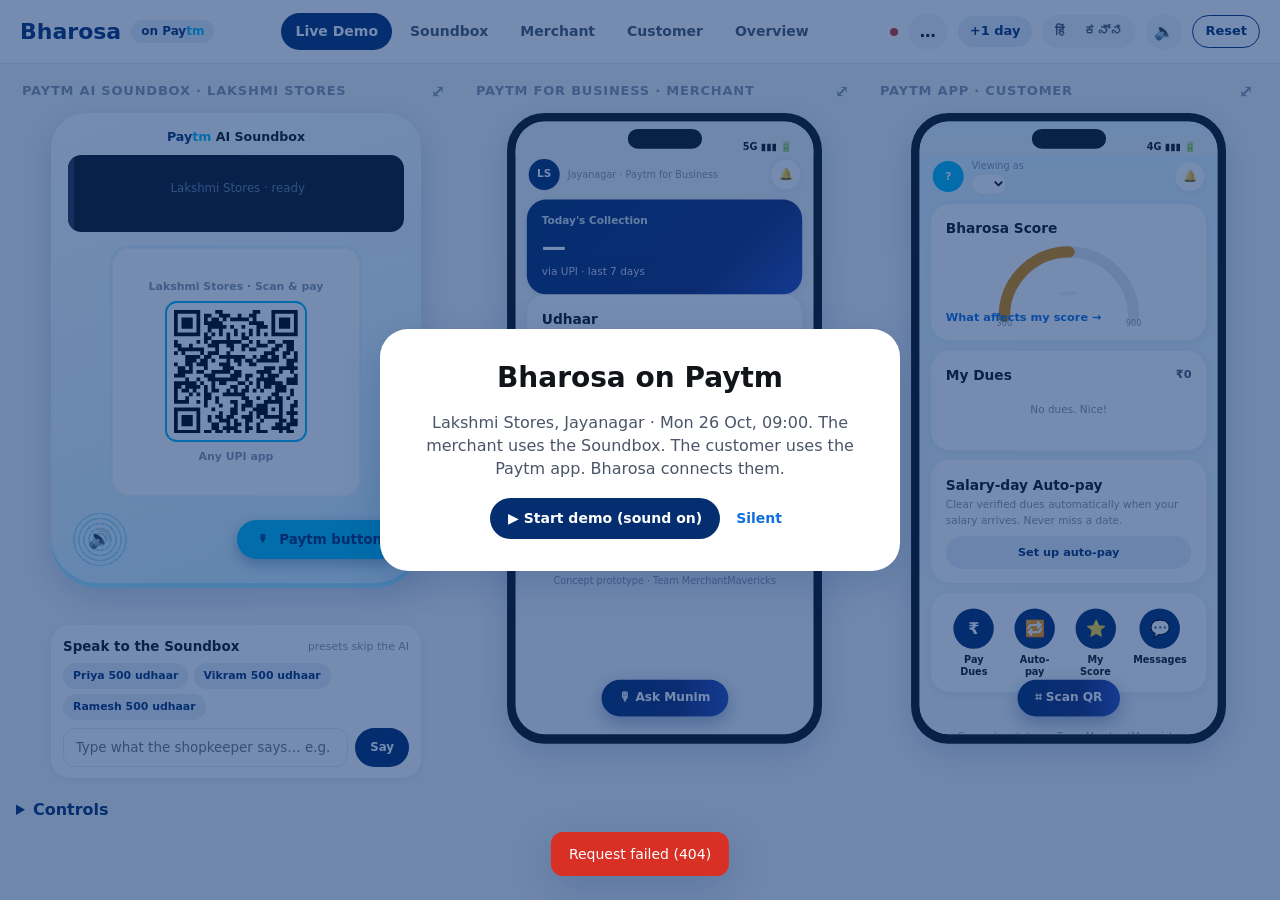
==== commit 8148ba8a: "Simplified demo: round-number world, step-by-step Demo Mode with explanations, Munim suggestions, RE" ====
--- a/static/index.html
+++ b/static/index.html
@@ -1,804 +1,825 @@
-<!doctype html>
-<html lang="en">
-<head>
-<meta charset="utf-8">
-<meta name="viewport" content="width=device-width, initial-scale=1">
-<title>Bharosa on Paytm</title>
-<link rel="stylesheet" href="/static/css/tokens.css">
-<link rel="stylesheet" href="/static/css/base.css">
-<link rel="stylesheet" href="/static/css/layout.css">
-<link rel="stylesheet" href="/static/css/soundbox.css">
-<link rel="stylesheet" href="/static/css/apps.css">
-<link rel="stylesheet" href="/static/css/overview.css">
-<script src="/static/vendor/qrcode.min.js"></script>
-<script src="/static/vendor/chart.umd.min.js"></script>
-<script src="/static/js/util.js"></script>
-<script src="/static/js/app.js"></script>
-<script defer src="/static/vendor/alpine.min.js"></script>
-</head>
-<body x-data="bharosa" x-cloak>
-
-<!-- ======================================================= TOP BAR -->
-<header class="topbar">
-  <div class="brand">Bharosa <span class="chip">on <span class="wordmark"><b>Pay</b><span>tm</span></span></span></div>
-  <nav class="tabs">
-    <template x-for="t in [['live','Live Demo'],['soundbox','Soundbox'],['merchant','Merchant'],['customer','Customer'],['overview','Overview']]" :key="t[0]">
-      <a class="tab" :class="view===t[0] && 'on'" :href="'#/'+t[0]" x-text="t[1]"></a>
-    </template>
-  </nav>
-  <div class="tools">
-    <span class="conn" :class="connected && 'ok'" :title="connected ? 'Live' : 'Reconnecting…'"></span>
-    <span class="simclock" x-text="U.simClock(now)"></span>
-    <button class="btn btn-secondary btn-sm" @click="nextDay()" title="Advance the simulated clock one day">+1 day</button>
-    <div class="seg" title="Soundbox and briefing language">
-      <button :class="snap?.lang==='hi-IN' && 'on'" @click="setLang('hi-IN')">हिं</button>
-      <button :class="snap?.lang==='kn-IN' && 'on'" @click="setLang('kn-IN')">ಕನ್ನ</button>
-    </div>
-    <button class="icon-btn" @click="soundOn=!soundOn; started=true" :title="soundOn ? 'Sound on' : 'Sound off'" x-text="soundOn ? '🔊' : '🔈'"></button>
-    <button class="btn btn-outline btn-sm" @click="reset()" :disabled="demo.busy">Reset</button>
-  </div>
-</header>
-
-<!-- ======================================================= DEVICES -->
-<main x-show="view!=='overview'">
-  <div class="stage" :class="'view-'+view">
-
-    <!-- ------------------------------------------------ SOUNDBOX -->
-    <section x-show="view==='live' || view==='soundbox'">
-      <div class="col-title"><span>Paytm AI Soundbox · Lakshmi Stores</span><button x-show="view==='live'" @click="go('soundbox')" title="Full view">⤢</button></div>
-      <div class="soundbox-wrap">
-        <div class="sbx">
-          <div class="sbx-logo wordmark"><b>Pay</b><span>tm</span> <span style="color:var(--ink)">AI Soundbox</span></div>
-
-          <!-- top display: merchant facing -->
-          <div class="topdisp" :class="top?.band">
-            <div class="led"></div>
-            <template x-if="!top"><div class="idle">Lakshmi Stores · ready</div></template>
-            <template x-if="top && top?.band !== 'clarify'">
-              <div>
-                <div class="band" x-text="{green:'Safe', amber:'Caution', red:'High risk'}[top?.band] + ' · ' + U.first(top?.customer) + ' ' + U.inr(top?.requested)"></div>
-                <div class="txt" x-text="top?.text"></div>
-                <div class="meta">
-                  <span class="ms" x-show="top?.ms !== undefined" x-text="top?.ms + ' ms'"></span>
-                  <span x-show="top?.override" class="pill pill-red">Override</span>
-                  <a href="#" class="why" @click.prevent="sb.why=!sb.why" x-show="top?.reasons">Why?</a>
-                </div>
-                <ul class="reasons" x-show="sb.why" x-transition>
-                  <template x-for="r in top?.reasons || []"><li x-text="r"></li></template>
-                </ul>
-              </div>
-            </template>
-            <template x-if="top?.band === 'clarify'">
-              <div>
-                <div class="band">Which customer?</div>
-                <div class="txt" x-text="top?.text"></div>
-                <div class="row" style="flex-wrap:wrap;margin-top:8px">
-                  <template x-for="cand in top?.candidates || []"><button class="btn btn-secondary btn-sm" @click="pickCandidate(cand.id)" x-text="cand.name"></button></template>
-                </div>
-              </div>
-            </template>
-          </div>
-
-          <!-- front screen: customer facing -->
-          <div class="front">
-            <template x-if="front.mode === 'idle'">
-              <div>
-                <div class="lbl">Lakshmi Stores · Scan &amp; pay</div>
-                <div class="qr" x-html="U.qr('upi://pay?pa=lakshmistores@ptyes&pn=Lakshmi%20Stores')"></div>
-                <div class="lbl">Any UPI app</div>
-              </div>
-            </template>
-            <template x-if="front.mode === 'confirm_qr'">
-              <div style="width:100%">
-                <div class="lbl">Scan to confirm udhaar · Lakshmi Stores</div>
-                <div :class="front.pay_qr && 'split'">
-                  <div>
-                    <div class="amt" x-text="U.inr(front.amount) + ' udhaar'"></div>
-                    <div class="qr" :class="front.pay_qr && 'small'" @click="scanConfirm()" title="Click = customer scans with the Paytm app" x-html="U.qr(front.qr_payload)"></div>
-                    <div class="hint">Tap QR = customer scans</div>
-                  </div>
-                  <div x-show="front.pay_qr">
-                    <div class="amt" style="color:var(--navy)" x-text="'Pay ' + U.inr(front.pay_amount) + ' now'"></div>
-                    <div class="qr small" @click="scanPay()" title="Click = customer pays by UPI" x-html="U.qr(front.pay_qr, '#111418')"></div>
-                    <div class="hint">Tap QR = customer pays</div>
-                  </div>
-                </div>
-                <div class="paid" x-show="front.pay_paid" x-text="U.inr(top?.collect_now) + ' paid ✓'"></div>
-                <div class="lbl" x-show="minutesLeft(front.expires_at) !== null" x-text="'Valid for ' + minutesLeft(front.expires_at) + ' min'"></div>
-              </div>
-            </template>
-            <template x-if="front.mode === 'pay_qr'">
-              <div>
-                <div class="lbl">Lakshmi Stores</div>
-                <div class="amt" x-text="'Pay ' + U.inr(front.pay_amount) + ' now'"></div>
-                <div class="qr" @click="scanPay()" title="Click = customer pays by UPI" x-html="U.qr(front.pay_qr, '#111418')"></div>
-                <div class="hint">Tap QR = customer pays by UPI</div>
-              </div>
-            </template>
-            <template x-if="front.mode === 'new_customer'">
-              <div style="width:100%">
-                <div class="lbl">New customer · first udhaar</div>
-                <div class="amt" x-text="(front.name || 'Customer') + ' · ' + U.inr(front.amount)"></div>
-                <input class="input" x-show="!front.name" x-model="sb.newName" placeholder="Name" style="margin-top:6px">
-                <div class="input num" style="margin-top:6px;text-align:center;font-weight:700" x-text="sb.keypad || 'Mobile number'"></div>
-                <div class="keypad">
-                  <template x-for="k in ['1','2','3','4','5','6','7','8','9','⌫','0','✓']">
-                    <button @click="k==='✓' ? submitNewCustomer() : key(k)" x-text="k" :style="k==='✓' && 'background:var(--navy);color:#fff'"></button>
-                  </template>
-                </div>
-              </div>
-            </template>
-            <template x-if="front.mode === 'amount'">
-              <div>
-                <div class="tick">✓</div>
-                <div class="flash-amt" x-text="front.text"></div>
-                <div class="lbl">Lakshmi Stores</div>
-              </div>
-            </template>
-          </div>
-
-          <div class="sbx-bottom">
-            <div class="speaker" :class="playing && 'playing'" title="Speaker"><span>🔊</span></div>
-            <button class="paytm-btn" :class="sb.panel && 'on'" @click="sb.panel=!sb.panel"><span class="mic">🎙</span> Paytm button</button>
-          </div>
-        </div>
-
-        <div class="guard-actions" x-show="top && (top?.band==='amber' || top?.band==='red') && !top?.override && front.mode!=='idle'">
-          <button class="btn btn-primary btn-sm" @click="sb.why=false">Use suggestion</button>
-          <button class="btn btn-danger btn-sm" @click="override()" x-text="'Override: give ' + U.inr(top?.requested)"></button>
-        </div>
-        <div class="last-alert" x-text="snap?.soundbox?.last_alert || ''"></div>
-
-        <div class="speak" x-show="sb.panel" x-transition>
-          <div class="row between"><b style="color:var(--ink)">Speak to the Soundbox</b><span class="small muted">presets skip the AI</span></div>
-          <div class="chips" style="margin-top:8px">
-            <template x-for="p in presets"><button class="chip-btn" @click="say(p)" x-text="p.label"></button></template>
-          </div>
-          <form @submit.prevent="sayText()">
-            <input class="input" x-model="sb.text" placeholder="Type what the shopkeeper says… e.g. Ramesh 340 udhaar">
-            <button class="btn btn-primary">Say</button>
-          </form>
-          <div class="note">Paytm's Soundbox already converts speech to text; we receive the text. Free text goes to the Counter Agent.</div>
-        </div>
-      </div>
-    </section>
-
-    <!-- ------------------------------------------------ MERCHANT PHONE -->
-    <section x-show="view==='live' || view==='merchant'">
-      <div class="col-title"><span>Paytm for Business · merchant</span><button x-show="view==='live'" @click="go('merchant')" title="Full view">⤢</button></div>
-      <div class="phone"><div class="screen">
-        <div class="statusbar"><span x-text="U.time(now)"></span><span>5G ▮▮▮ 🔋</span></div>
-        <div class="notif" x-show="notif.merchant" x-transition @click="tapNotif('merchant')">
-          <div class="ic">P</div><div><b x-text="notif.merchant?.title"></b><p x-text="notif.merchant?.body"></p></div>
-        </div>
-
-        <!-- HOME -->
-        <div class="scroll" x-show="m.screen==='home'">
-          <div class="app-head">
-            <div class="avatar">LS</div>
-            <div class="grow"><div class="title" x-text="M?.store?.name"></div><div class="sub">Jayanagar · Paytm for Business</div></div>
-            <div class="bell">🔔<i x-show="(M?.drafts?.length||0)+(M?.pending_matches?.length||0)+(M?.disputes?.length||0) > 0"></i></div>
-          </div>
-
-          <div class="card m-collect">
-            <div class="lbl">Today's Collection</div>
-            <div class="big num" x-text="U.inr(M?.today_collection)"></div>
-            <div class="small" style="opacity:.8">via UPI · last 7 days</div>
-            <div x-html="U.spark((M?.collection_7d||[]).map(d=>d.amount), 330, 40)"></div>
-          </div>
-
-          <div class="card brief" x-show="M?.briefing">
-            <div class="row between"><span class="who">📒 Munim · morning briefing</span><button class="play" @click="playBriefing()" title="Play">▶</button></div>
-            <p x-text="M?.briefing?.text"></p>
-          </div>
-
-          <!-- action cards: things that need the merchant -->
-          <template x-for="pm in M?.pending_matches || []" :key="pm.pending_id">
-            <div class="card action-card blue">
-              <div class="card-title" x-text="'Who paid ' + U.inr(pm.amount) + '?'"></div>
-              <div class="small muted" x-text="(pm.payer_name||'') + ' · ' + pm.payer_vpa + (pm.remark ? ' · “' + pm.remark + '”' : '')"></div>
-              <div class="small" style="margin-top:4px" x-show="pm.agent">
-                <span class="badge-src" :class="U.srcBadge(pm.agent?.source)?.[1]" x-text="U.srcBadge(pm.agent?.source)?.[0]"></span>
-                <span x-text="'AI guess ' + (pm.agent?.customer_id ? U.first((pm.candidates.find(c=>c.id===pm.agent.customer_id)||{}).name) : 'none') + ' · ' + Math.round((pm.agent?.confidence||0)*100) + '% (below 85%)'"></span>
-              </div>
-              <div class="chips" style="margin-top:10px">
-                <template x-for="cand in pm.candidates.slice(0,4)"><button class="chip-btn" @click="resolveMatch(pm.pending_id, cand.id)" x-text="cand.name + ' · ' + U.inr(cand.outstanding)"></button></template>
-                <button class="chip-btn" style="background:#EEF0F3;color:var(--ink-2)" @click="resolveMatch(pm.pending_id, null)">Not udhaar</button>
-              </div>
-            </div>
-          </template>
-          <template x-for="d in M?.disputes || []" :key="d.entry_id">
-            <div class="card action-card red">
-              <div class="card-title" x-text="U.first(d.customer) + ' disputes' + (d.claimed_amount!==null ? ': says ' + U.inr(d.claimed_amount) : '')"></div>
-              <div class="small muted" x-text="'“' + d.reason + '” · entry ' + U.inr(d.amount)"></div>
-              <div class="row" style="margin-top:10px">
-                <button class="btn btn-outline btn-sm" @click="correct(d.entry_id, d.amount)" x-text="'Keep ' + U.inr(d.amount)"></button>
-                <button class="btn btn-primary btn-sm" x-show="d.claimed_amount" @click="correct(d.entry_id, d.claimed_amount)" x-text="'Change to ' + U.inr(d.claimed_amount)"></button>
-              </div>
-            </div>
-          </template>
-          <div class="card action-card" x-show="(M?.drafts||[]).length">
-            <div class="card-title" x-text="'Approve ' + (M?.drafts||[]).length + ' reminder' + ((M?.drafts||[]).length>1?'s':'')"></div>
-            <div class="msg-preview" x-text="M?.drafts?.[0]?.text"></div>
-            <div class="row"><button class="btn btn-primary btn-sm" @click="approveAll()">Approve all</button><button class="btn btn-ghost btn-sm" @click="m.screen='collect'">Review →</button></div>
-          </div>
-          <template x-for="t in escalations" :key="t.customer_id">
-            <div class="card action-card red" @click="openThread(t.customer_id)" style="cursor:pointer">
-              <div class="card-title" x-text="U.first(t.customer) + ' needs your attention'"></div>
-              <div class="small" x-text="'“' + t.last_text + '”'"></div>
-            </div>
-          </template>
-
-          <div class="card">
-            <div class="row between"><span class="card-title">Udhaar</span><span class="pill pill-amber" x-show="M?.udhaar?.pending_confirm" x-text="M?.udhaar?.pending_confirm + ' waiting for scan'"></span></div>
-            <div class="trio">
-              <div><span>Outstanding</span><b class="num" x-text="U.inr(M?.udhaar?.outstanding)"></b></div>
-              <div><span>Verified</span><b class="num" x-text="U.inr(M?.udhaar?.verified)"></b></div>
-              <div><span>Overdue</span><b class="num" style="color:var(--red)" x-text="U.inr(M?.udhaar?.overdue)"></b></div>
-            </div>
-            <template x-for="e in M?.pending_entries || []" :key="e.entry_id">
-              <div class="kv"><span x-text="U.first(e.customer) + ' · ' + U.inr(e.amount)"></span><span class="pill pill-amber">Waiting for scan</span></div>
-            </template>
-            <a href="#" class="link" @click.prevent="openBook()">View Udhaar Book →</a>
-          </div>
-
-          <template x-for="b in M?.due_soon || []" :key="b.bill_id">
-            <div class="card" :class="b.gap > 0 && 'due-card'">
-              <div class="row between"><span class="card-title">Due soon</span><span class="pill" :class="b.gap>0 ? 'pill-red' : 'pill-green'" x-text="b.gap>0 ? U.inr(b.gap) + ' short' : 'Covered'"></span></div>
-              <div class="kv"><span x-text="b.distributor"></span><b class="num" x-text="U.inr(b.amount)"></b></div>
-              <div class="kv"><span>Due</span><b x-text="U.dayDate(b.due)"></b></div>
-              <div class="kv" x-show="b.paid_by_lender"><span>Paid by Partner NBFC</span><b class="num" style="color:var(--green)" x-text="U.inr(b.paid_by_lender) + ' ✓'"></b></div>
-              <button class="btn btn-primary btn-block" style="margin-top:10px" x-show="b.gap > 0 && !M?.advance" @click="offerAdvance(b.bill_id)">Get Supplier Advance</button>
-            </div>
-          </template>
-
-          <div class="card adv-card" x-show="M?.advance">
-            <div class="row between"><span class="card-title">Supplier Advance</span><span class="pill" :class="U.statePill(M?.advance?.state)" x-text="U.stateLabel(M?.advance?.state)"></span></div>
-            <template x-if="M?.advance?.state === 'offered'">
-              <div>
-                <div class="kv"><span x-text="M?.advance?.lender + ' pays ' + M?.advance?.paid_to"></span><b class="num" x-text="U.inr(M?.advance?.amount)"></b></div>
-                <div class="kv"><span>Fee (1.5%)</span><b class="num" x-text="U.inr(M?.advance?.fee)"></b></div>
-                <div class="kv"><span>Repaid from</span><b>20% of udhaar repayments</b></div>
-                <div class="row" style="margin-top:10px"><button class="btn btn-primary grow" @click="acceptAdvance()">Accept</button><button class="btn btn-outline" @click="declineAdvance()">Decline</button></div>
-              </div>
-            </template>
-            <template x-if="M?.advance && M?.advance?.state !== 'offered'">
-              <div>
-                <div class="small" style="color:var(--green);font-weight:700;margin-top:4px" x-text="M?.advance?.lender + ' paid ' + M?.advance?.paid_to + ' ' + U.inr(M?.advance?.amount) + ' ✓'"></div>
-                <div class="steps"><template x-for="st in ['offered','accepted','disbursed','repaying','closed']"><span :class="advStepClass(st)" x-text="st"></span></template></div>
-                <div class="row between small"><b class="num" x-text="U.inr(M?.advance?.repaid) + ' of ' + U.inr(M?.advance?.total_due)"></b><span class="muted" x-text="'backstop ' + U.date(M?.advance?.backstop)"></span></div>
-                <div class="progress" style="margin-top:6px"><i :style="'width:' + Math.min(100, 100*M?.advance?.repaid/M?.advance?.total_due) + '%'"></i></div>
-                <div class="small muted" style="margin-top:6px">20% of each UPI / auto-pay repayment goes to the lender</div>
-              </div>
-            </template>
-          </div>
-
-          <div class="section-h"><h4>Manage</h4></div>
-          <div class="card"><div class="grid4">
-            <button @click="openBook()"><span class="circle">📒</span>Udhaar Book</button>
-            <button @click="m.screen='collect'"><span class="circle">📨</span>Collect</button>
-            <button @click="openAdvance()"><span class="circle">🏦</span>Supplier Advance</button>
-            <button @click="m.screen='munim'"><span class="circle">🧮</span>Ask Munim</button>
-          </div></div>
-          <div class="footer-note">Concept prototype · Team MerchantMavericks</div>
-        </div>
-
-        <!-- UDHAAR BOOK -->
-        <div class="scroll" x-show="m.screen==='book'">
-          <div class="back"><button @click="m.screen='home'">←</button>Udhaar Book</div>
-          <input class="input" x-model="m.q" placeholder="Search customers">
-          <div class="card" style="margin-top:10px;padding:6px 14px">
-            <template x-for="cu in bookFiltered" :key="cu.id">
-              <div class="list-item" @click="openCustomer(cu.id)" style="cursor:pointer">
-                <span class="dot" :class="'dot-' + cu.band" :title="'For ₹340: ' + cu.band"></span>
-                <div class="grow"><div class="name" x-text="cu.name"></div>
-                  <div class="small muted" x-text="cu.score_band + (cu.overdue_days ? ' · ' + cu.overdue_days + ' days overdue' : '') + (cu.last_paid ? ' · paid ' + U.date(cu.last_paid) : '')"></div></div>
-                <b class="num" :style="cu.overdue_days && 'color:var(--red)'" x-text="U.inr(cu.outstanding)"></b>
-              </div>
-            </template>
-            <div class="empty" x-show="!bookFiltered.length">No customers</div>
-          </div>
-        </div>
-
-        <!-- CUSTOMER DETAIL -->
-        <div class="scroll" x-show="m.screen==='customer'">
-          <template x-if="m.detail">
-            <div>
-              <div class="back"><button @click="openBook()">←</button><span x-text="m.detail?.name"></span></div>
-              <div class="card">
-                <div class="row between"><span class="big num" x-text="U.inr(m.detail?.outstanding)"></span><span class="pill" :class="U.scorePill(m.detail?.score_band)" x-text="m.detail?.score + ' · ' + m.detail?.score_band"></span></div>
-                <div class="small muted" x-text="U.inr(m.detail?.verified) + ' verified' + (m.detail?.oldest_overdue_days ? ' · oldest ' + m.detail?.oldest_overdue_days + ' days overdue' : '')"></div>
-                <div class="card" style="background:var(--bg);box-shadow:none;margin-top:10px;padding:12px">
-                  <div class="row between"><b style="color:var(--ink)">Safe limit today</b><span class="pill" :class="U.bandPill(m.detail?.risk?.band)" x-text="U.inr(m.detail?.risk?.safe_limit)"></span></div>
-                  <ul class="small" style="margin:6px 0 0;padding-left:18px"><template x-for="r in m.detail?.risk?.reasons || []"><li x-text="r"></li></template></ul>
-                </div>
-                <button class="btn btn-secondary btn-block" style="margin-top:10px" x-show="m.detail?.outstanding>0" @click="remind([m.detail?.id]); m.screen='collect'">Send reminder</button>
-              </div>
-              <div class="section-h"><h4>Entries</h4></div>
-              <div class="card" style="padding:6px 14px">
-                <template x-for="e in m.detail?.entries || []" :key="e.id">
-                  <div class="list-item">
-                    <div class="grow"><div class="name num" x-text="U.inr(e.amount) + (e.paid ? ' · paid ' + U.inr(e.paid) : '')"></div>
-                      <div class="small muted" x-text="U.date(e.created_at) + ' · due ' + U.date(e.due_date) + (e.overdue_days ? ' · ' + e.overdue_days + 'd late' : '')"></div></div>
-                    <span class="pill" :class="U.statePill(e.state)" x-text="U.stateLabel(e.state)"></span>
-                  </div>
-                </template>
-              </div>
-            </div>
-          </template>
-        </div>
-
-        <!-- COLLECT -->
-        <div class="scroll" x-show="m.screen==='collect'">
-          <div class="back"><button @click="m.screen='home'">←</button>Collect</div>
-          <div class="card">
-            <div class="small">Bharosa reminds customers who are 7+ days overdue (not more than once in 3 days). You approve every message.</div>
-            <button class="btn btn-primary btn-block" style="margin-top:10px" @click="remind()">Draft reminders</button>
-          </div>
-          <div class="card action-card" x-show="(M?.drafts||[]).length">
-            <div class="row between"><span class="card-title" x-text="(M?.drafts||[]).length + ' drafts'"></span><button class="btn btn-primary btn-sm" @click="approveAll()">Approve all</button></div>
-            <template x-for="d in M?.drafts || []" :key="d.message_id"><div class="msg-preview"><b x-text="d.customer"></b><div x-text="d.text"></div></div></template>
-          </div>
-          <div class="section-h"><h4>Conversations</h4></div>
-          <div class="card" style="padding:6px 14px">
-            <template x-for="t in M?.threads || []" :key="t.customer_id">
-              <div class="list-item" @click="openThread(t.customer_id)" style="cursor:pointer">
-                <div class="avatar cyan" x-text="U.initials(t.customer)"></div>
-                <div class="grow"><div class="name" x-text="t.customer"></div><div class="small muted" style="white-space:nowrap;overflow:hidden;text-overflow:ellipsis" x-text="t.last_text"></div>
-                  <div class="small" x-show="t.promise" style="color:var(--green);font-weight:700" x-text="t.promise?.label"></div></div>
-                <span class="pill pill-red" x-show="t.escalated">Needs you</span>
-                <span class="pill pill-amber" x-show="t.last_status==='draft'">Draft</span>
-              </div>
-            </template>
-            <div class="empty" x-show="!(M?.threads||[]).length">No conversations yet</div>
-          </div>
-        </div>
-
-        <!-- THREAD -->
-        <div class="scroll" x-show="m.screen==='thread'">
-          <div class="back"><button @click="m.screen='collect'">←</button><span x-text="(M?.threads||[]).find(t=>t.customer_id===m.thread)?.customer"></span></div>
-          <div class="chat">
-            <template x-for="msg in m.threadMsgs" :key="msg.id">
-              <div class="bubble" :class="[msg.direction==='out' ? 'in' : 'out', msg.status==='draft' && 'draft']">
-                <span x-text="msg.text"></span>
-                <template x-if="msg.agent?.intent"><div class="small" style="margin-top:6px;font-weight:700" x-text="'AI read: ' + msg.agent.intent + (msg.agent.promise ? ' · ' + U.inr(msg.agent.promise.amount) + ' on ' + U.date(msg.agent.promise.date) : '') + (msg.agent.escalate ? ' · escalated' : '')"></div></template>
-                <span class="ts" x-text="U.time(msg.ts) + ' · ' + msg.status + (msg.agent?.source ? ' · ' + U.srcBadge(msg.agent.source)?.[0] : '')"></span>
-              </div>
-            </template>
-          </div>
-        </div>
-
-        <!-- SUPPLIER ADVANCE -->
-        <div class="scroll" x-show="m.screen==='advance'">
-          <div class="back"><button @click="m.screen='home'">←</button>Supplier Advance</div>
-          <template x-if="!M?.advance && m.elig">
-            <div class="card">
-              <div class="card-title" x-text="m.elig?.eligible ? 'You can get ' + U.inr(m.elig?.amount) : 'Not available right now'"></div>
-              <ul class="small" style="padding-left:18px"><template x-for="r in m.elig?.reasons || []"><li x-text="r"></li></template></ul>
-              <template x-if="m.elig?.eligible">
-                <div>
-                  <div class="kv"><span>Paid directly to</span><b x-text="m.elig?.distributor"></b></div>
-                  <div class="kv"><span>Fee</span><b class="num" x-text="U.inr(m.elig?.fee)"></b></div>
-                  <div class="kv"><span>Total to repay</span><b class="num" x-text="U.inr(m.elig?.total_due)"></b></div>
-                  <div class="kv"><span>Repaid from</span><b>20% of udhaar repayments</b></div>
-                  <div class="kv"><span>Backstop</span><b x-text="U.date(m.elig?.backstop)"></b></div>
-                  <button class="btn btn-primary btn-block" style="margin-top:10px" @click="offerAdvance(m.elig?.bill_id)">See offer</button>
-                </div>
-              </template>
-            </div>
-          </template>
-          <template x-if="M?.advance">
-            <div>
-              <div class="card adv-card">
-                <div class="row between"><span class="card-title" x-text="M?.advance?.lender"></span><span class="pill" :class="U.statePill(M?.advance?.state)" x-text="U.stateLabel(M?.advance?.state)"></span></div>
-                <div class="steps"><template x-for="st in ['offered','accepted','disbursed','repaying','closed']"><span :class="advStepClass(st)" x-text="st"></span></template></div>
-                <div class="kv"><span>Amount (paid to <span x-text="M?.advance?.paid_to"></span>)</span><b class="num" x-text="U.inr(M?.advance?.amount)"></b></div>
-                <div class="kv"><span>Fee (1.5%)</span><b class="num" x-text="U.inr(M?.advance?.fee)"></b></div>
-                <div class="kv"><span>Total due</span><b class="num" x-text="U.inr(M?.advance?.total_due)"></b></div>
-                <div class="kv"><span>Split rate</span><b x-text="Math.round(M?.advance?.split_rate*100) + '% of UPI & auto-pay repayments'"></b></div>
-                <div class="kv" x-show="M?.advance?.backstop"><span>Backstop</span><b x-text="U.date(M?.advance?.backstop)"></b></div>
-                <div class="row" style="margin-top:10px" x-show="M?.advance?.state==='offered'"><button class="btn btn-primary grow" @click="acceptAdvance()">Accept</button><button class="btn btn-outline" @click="declineAdvance()">Decline</button></div>
-                <template x-if="M?.advance?.state!=='offered'">
-                  <div style="margin-top:8px"><div class="progress"><i :style="'width:' + Math.min(100, 100*M?.advance?.repaid/M?.advance?.total_due) + '%'"></i></div>
-                    <div class="small" style="margin-top:4px" x-text="U.inr(M?.advance?.repaid) + ' repaid of ' + U.inr(M?.advance?.total_due)"></div></div>
-                </template>
-              </div>
-              <div class="section-h" x-show="m.adv?.splits?.length"><h4>Repayment splits</h4></div>
-              <div class="card" style="padding:6px 14px" x-show="m.adv?.splits?.length">
-                <template x-for="sp in m.adv?.splits || []" :key="sp.repayment_id">
-                  <div class="list-item"><div class="grow"><div class="name" x-text="sp.customer"></div><div class="small muted" x-text="U.date(sp.ts) + ' · ' + sp.source + ' ' + U.inr(sp.amount)"></div></div>
-                    <div style="text-align:right"><b class="num" style="color:var(--violet)" x-text="U.inr(sp.lender_share)"></b><div class="small muted" x-text="'shop ' + U.inr(sp.merchant_share)"></div></div></div>
-                </template>
-              </div>
-            </div>
-          </template>
-        </div>
-
-        <!-- ASK MUNIM -->
-        <div class="scroll" x-show="m.screen==='munim'" x-ref="munimScroll">
-          <div class="back"><button @click="m.screen='home'">←</button>Ask Munim</div>
-          <div class="chips" x-show="!munimChat.length">
-            <button class="chip-btn" @click="askMunim('Friday ko Sharma ko 18,000 kaise dunga?')">Friday ko Sharma ko 18,000 kaise dunga?</button>
-            <button class="chip-btn" @click="askMunim('Kaun kaun overdue hai?')">Kaun kaun overdue hai?</button>
-            <button class="chip-btn" @click="askMunim('Ramesh ka kitna baaki hai?')">Ramesh ka kitna baaki hai?</button>
-          </div>
-          <div class="chat">
-            <template x-for="(turn, i) in munimChat" :key="i">
-              <div style="display:flex;flex-direction:column;gap:8px">
-                <div class="bubble munim-q" x-text="turn.q"></div>
-                <div class="bubble munim-a" x-show="!turn.a"><span class="thinking"><span class="spinner"></span> thinking…</span></div>
-                <template x-if="turn.a">
-                  <div class="bubble munim-a">
-                    <span x-text="turn.a.answer"></span>
-                    <div class="acts"><template x-for="a in turn.a.actions || []"><button class="btn btn-primary btn-sm" @click="munimAction(a)" x-text="a.label || a.type"></button></template></div>
-                    <details class="steps-list" style="margin-top:8px"><summary class="small muted">How I worked this out
-                      <span class="badge-src" :class="U.srcBadge(turn.a.source)?.[1]" x-text="U.srcBadge(turn.a.source)?.[0]"></span></summary>
-                      <ol style="padding-left:18px;margin:6px 0 0"><template x-for="st in turn.a.steps || []"><li><code x-text="st.tool"></code> <span class="muted" x-text="st.ms + ' ms'"></span></li></template></ol>
-                    </details>
-                  </div>
-                </template>
-              </div>
-            </template>
-          </div>
-          <div style="height:60px"></div>
-        </div>
-        <form class="reply-bar" x-show="m.screen==='munim'" @submit.prevent="askMunim()">
-          <input class="input" x-model="m.question" placeholder="Ask Munim anything…"><button class="btn btn-primary" :disabled="m.asking">Ask</button>
-        </form>
-
-        <button class="fab" x-show="m.screen==='home'" @click="m.screen='munim'">🎙 Ask Munim</button>
-      </div></div>
-    </section>
-
-    <!-- ------------------------------------------------ CUSTOMER PHONE -->
-    <section x-show="view==='live' || view==='customer'">
-      <div class="col-title"><span>Paytm app · customer</span><button x-show="view==='live'" @click="go('customer')" title="Full view">⤢</button></div>
-      <div class="phone"><div class="screen">
-        <div class="statusbar c-head"><span x-text="U.time(now)"></span><span>4G ▮▮▮ 🔋</span></div>
-        <div class="notif" x-show="notif.customer" x-transition @click="tapNotif('customer')">
-          <div class="ic" style="background:var(--cyan);color:var(--navy)">P</div><div><b x-text="notif.customer?.title"></b><p x-text="notif.customer?.body"></p></div>
-        </div>
-
-        <!-- HOME -->
-        <div class="scroll c-head" x-show="c.screen==='home'">
-          <div class="app-head">
-            <div class="avatar cyan" x-text="U.initials(C?.name)"></div>
-            <div class="grow"><div class="sub">Viewing as</div>
-              <select class="switcher" :value="C?.id" @change="focus($event.target.value)">
-                <template x-for="cu in c.customers" :key="cu.id"><option :value="cu.id" x-text="cu.name" :selected="cu.id===C?.id"></option></template>
-              </select></div>
-            <div class="bell">🔔<i x-show="(C?.pending_confirms||[]).length"></i></div>
-          </div>
-
-          <template x-for="p in C?.pending_confirms || []" :key="p.token">
-            <div class="confirm-banner" @click="openConfirm(p.token)" style="margin-bottom:12px">
-              <div class="grow"><b x-text="p.store + ': ' + U.inr(p.amount) + ' on credit'"></b><span>Tap to confirm or dispute</span></div><span class="btn btn-sm" style="background:#fff;color:var(--navy)">Confirm</span>
-            </div>
-          </template>
-
-          <div class="card">
-            <div class="row between"><span class="card-title">Bharosa Score</span><span class="pill pill-green" x-show="C?.score_delta_7d>0" x-text="'+' + C?.score_delta_7d + ' this week'"></span>
-              <span class="pill pill-red" x-show="C?.score_delta_7d<0" x-text="C?.score_delta_7d + ' this week'"></span></div>
-            <div x-html="U.gauge(C?.score||600)"></div>
-            <div class="score-num"><b class="num" x-text="C?.score"></b><span :class="U.scorePill(C?.score_band)" class="pill" x-text="C?.score_band"></span></div>
-            <a href="#" class="link" style="display:block;margin-top:12px" @click.prevent="c.screen='score'">What affects my score →</a>
-          </div>
-
-          <div class="card">
-            <div class="row between"><span class="card-title">My Dues</span><b class="num" x-text="U.inr(totalDues)"></b></div>
-            <template x-for="d in C?.dues || []" :key="d.store_id">
-              <div class="list-item">
-                <div class="grow"><div class="name" x-text="d.store"></div>
-                  <div class="small" :style="d.oldest_overdue_days && 'color:var(--red)'" x-text="(d.verified===d.amount ? '✓ verified' : U.inr(d.verified) + ' verified') + (d.oldest_overdue_days ? ' · ' + d.oldest_overdue_days + ' days overdue' : ' · on time')"></div></div>
-                <b class="num" x-text="U.inr(d.amount)"></b>
-                <button class="btn btn-primary btn-sm" @click="pay(d.store_id, d.amount)">Pay</button>
-              </div>
-            </template>
-            <div class="empty" x-show="!(C?.dues||[]).length">No dues. Nice!</div>
-            <template x-for="cb in C?.credit_balance || []"><div class="small" style="color:var(--green);font-weight:600" x-text="U.inr(cb.amount) + ' credit at ' + cb.store"></div></template>
-          </div>
-
-          <div class="card" :class="hasActiveMandate && 'autopay-active'">
-            <div class="card-title">Salary-day Auto-pay</div>
-            <template x-for="mm in C?.mandates || []"><div class="kv"><span x-text="mm.store + ' · ' + mm.window"></span><span><b class="num" x-text="'up to ' + U.inr(mm.cap)"></b> <span class="pill" :class="U.statePill(mm.status)" x-text="U.stateLabel(mm.status)"></span></span></div></template>
-            <div x-show="!hasActiveMandate"><div class="small muted" style="margin:4px 0 10px">Clear verified dues automatically when your salary arrives. Never miss a date.</div>
-              <button class="btn btn-secondary btn-block" @click="openAutopay()">Set up auto-pay</button></div>
-          </div>
-
-          <div class="card"><div class="grid4">
-            <button @click="C?.dues?.[0] && pay(C.dues[0].store_id, C.dues[0].amount)"><span class="circle">₹</span>Pay Dues</button>
-            <button @click="openAutopay()"><span class="circle">🔁</span>Auto-pay</button>
-            <button @click="c.screen='score'"><span class="circle">⭐</span>My Score</button>
-            <button @click="c.screen='messages'"><span class="circle">💬</span>Messages</button>
-          </div></div>
-          <a href="#" class="link" style="display:block;text-align:center;margin-top:12px" @click.prevent="c.screen='history'">History →</a>
-          <div class="footer-note">Concept prototype · Team MerchantMavericks</div>
-        </div>
-
-        <!-- MESSAGES -->
-        <div class="scroll" x-show="c.screen==='messages'" x-ref="chatScroll">
-          <div class="back"><button @click="c.screen='home'">←</button>Lakshmi Stores via Paytm</div>
-          <div class="chat">
-            <template x-for="msg in C?.messages || []" :key="msg.id">
-              <div class="bubble" :class="msg.direction==='out' ? 'out' : 'in'">
-                <span x-text="msg.text"></span>
-                <div class="acts" x-show="msg.actions?.length"><template x-for="a in msg.actions"><button class="btn btn-secondary btn-sm" @click="msgAction(a)" x-text="a.label"></button></template></div>
-                <span class="ts" x-text="U.time(msg.ts)"></span>
-              </div>
-            </template>
-            <div class="empty" x-show="!(C?.messages||[]).length">No messages</div>
-            <div class="bubble out" x-show="c.busy"><span class="thinking"><span class="spinner"></span></span></div>
-          </div>
-          <div style="height:60px"></div>
-        </div>
-        <form class="reply-bar" x-show="c.screen==='messages'" @submit.prevent="sendReply()">
-          <input class="input" x-model="c.reply" placeholder="Reply… e.g. Salary 1 tareekh ko aati hai"><button class="btn btn-primary" :disabled="c.busy">Send</button>
-        </form>
-
-        <!-- HISTORY -->
-        <div class="scroll" x-show="c.screen==='history'">
-          <div class="back"><button @click="c.screen='home'">←</button>History</div>
-          <div class="card" style="padding:6px 14px">
-            <template x-for="h in C?.history || []" :key="h.type + h.id">
-              <div class="list-item">
-                <div class="circle" style="width:34px;height:34px;font-size:14px" :style="h.type==='repayment' && 'background:var(--green)'" x-text="h.type==='entry' ? '🛒' : '₹'"></div>
-                <div class="grow"><div class="name" x-text="(h.type==='entry' ? 'Udhaar at ' : 'Paid to ') + h.store"></div><div class="small muted" x-text="U.date(h.ts)"></div></div>
-                <div style="text-align:right"><b class="num" x-text="U.inr(h.amount)"></b><div><span class="pill" :class="U.statePill(h.state)" x-text="U.stateLabel(h.state)"></span></div></div>
-              </div>
-            </template>
-          </div>
-        </div>
-
-        <!-- SCORE DETAILS -->
-        <div class="scroll" x-show="c.screen==='score'">
-          <div class="back"><button @click="c.screen='home'">←</button>My Bharosa Score</div>
-          <div class="card"><div x-html="U.gauge(C?.score||600)"></div><div class="score-num"><b x-text="C?.score"></b><span class="pill" :class="U.scorePill(C?.score_band)" x-text="C?.score_band"></span></div>
-            <template x-for="r in C?.rewards || []"><div class="reward">🎁 <span x-text="r"></span></div></template>
-          </div>
-          <div class="card"><div class="card-title">What builds it</div>
-            <div class="kv"><span>Paying by the due date</span><b style="color:var(--green)">+8</b></div>
-            <div class="kv"><span>Setting up auto-pay</span><b style="color:var(--green)">+5</b></div>
-            <div class="kv"><span>Each auto-pay</span><b style="color:var(--green)">+3</b></div>
-            <div class="kv"><span>Paying 1–15 days late</span><b>+2</b></div>
-            <div class="kv"><span>Paying more than 15 days late</span><b style="color:var(--red)">−4</b></div>
-            <div class="kv"><span>Unpaid after 60 days</span><b style="color:var(--red)">−40</b></div>
-          </div>
-          <div class="card"><div class="card-title">Recent changes</div>
-            <template x-for="e in C?.score_history || []"><div class="kv"><span x-text="e.reason + ' · ' + U.date(e.ts)"></span><b :style="'color:' + (e.delta>=0 ? 'var(--green)' : 'var(--red)')" x-text="(e.delta>0?'+':'') + e.delta"></b></div></template>
-            <div class="empty" x-show="!(C?.score_history||[]).length">No changes yet</div>
-          </div>
-        </div>
-
-        <button class="fab" x-show="c.screen==='home'" @click="view==='live' ? flashToast('Scan = click the QR on the Soundbox front screen') : go('live')">⌗ Scan QR</button>
-
-        <!-- CONFIRM SHEET -->
-        <div class="sheet-backdrop" x-show="c.sheet==='confirm'" x-transition.opacity @click.self="c.sheet=null">
-          <div class="sheet" x-show="c.sheet==='confirm'">
-            <div class="grab"></div>
-            <template x-if="c.confirm">
-              <div>
-                <div class="row"><div class="avatar">LS</div><div><h3 x-text="c.confirm?.store"></h3><div class="small muted" x-text="'Udhaar · ' + c.confirm?.label + ' · ' + U.date(c.confirm?.date)"></div></div></div>
-                <div class="big num" style="margin:14px 0 2px" x-text="U.inr(c.confirm?.amount)"></div>
-                <div class="small muted" x-text="'Due by ' + U.date(c.confirm?.due_date) + ' · confirming builds your Bharosa Score'"></div>
-                <template x-if="c.confirm?.first_time">
-                  <label class="consent"><input type="checkbox" x-model="c.consent"><span>Share my repayment record to build my Bharosa Score (data consent). Auto-pay is set up separately and only if you choose.</span></label>
-                </template>
-                <div x-show="!c.disputing" class="row" style="margin-top:16px">
-                  <button class="btn btn-primary grow" @click="doConfirm()" :disabled="c.busy || c.confirm?.state!=='proposed'" x-text="c.confirm?.state==='proposed' ? 'Confirm' : U.stateLabel(c.confirm?.state)"></button>
-                  <button class="btn btn-outline" @click="c.disputing=true" :disabled="c.confirm?.state!=='proposed'">Dispute</button>
-                </div>
-                <div x-show="c.disputing" style="margin-top:14px">
-                  <div class="chips"><template x-for="r in ['Amount is wrong', 'I did not take this', 'Already paid']"><button class="chip-btn" :class="c.reason===r && 'on'" @click="c.reason=r" x-text="r"></button></template></div>
-                  <input class="input" type="number" style="margin-top:10px" x-model="c.claimed" placeholder="Actual amount (₹)">
-                  <div class="row" style="margin-top:12px"><button class="btn btn-danger grow" @click="doDispute()">Send dispute</button><button class="btn btn-ghost" @click="c.disputing=false">Back</button></div>
-                </div>
-              </div>
-            </template>
-          </div>
-        </div>
-
-        <!-- AUTO-PAY SHEET -->
-        <div class="sheet-backdrop" x-show="c.sheet==='autopay'" x-transition.opacity @click.self="c.sheet=null">
-          <div class="sheet" x-show="c.sheet==='autopay'">
-            <div class="grab"></div>
-            <h3>Salary-day Auto-pay</h3>
-            <div class="small muted">UPI AutoPay · clears only dues you have confirmed</div>
-            <div class="mandate-sum">
-              <div class="kv"><span>Pay to</span><b>Lakshmi Stores</b></div>
-              <div class="kv"><span>Maximum per month</span><b class="num"><input class="input" type="number" step="500" min="500" style="width:110px;padding:4px 8px;text-align:right" x-model="c.autopay.cap"></b></div>
-              <div class="kv"><span>When</span><b x-text="c.autopay.start + 'st–' + c.autopay.end + 'th of the month'"></b></div>
-              <div class="kv"><span>Frequency</span><b>Monthly, as presented</b></div>
-              <div class="kv"><span>Valid till</span><b>Cancel anytime in Paytm</b></div>
-            </div>
-            <div class="small muted" style="text-align:center;margin-top:12px">Enter UPI PIN</div>
-            <div class="pin"><i></i><i></i><i></i><i></i></div>
-            <button class="btn btn-primary btn-block" @click="activateAutopay()">Activate</button>
-          </div>
-        </div>
-      </div></div>
-    </section>
-
-    <!-- side panel for single-device views -->
-    <aside class="side" x-show="view==='merchant' || view==='customer' || view==='soundbox'">
-      <h3>Live trace</h3>
-      <div class="trace-mini" style="max-height:620px">
-        <template x-for="(t, i) in traceLong.slice(0, 40)" :key="i">
-          <div class="trace-line" style="grid-template-columns:44px 96px 1fr auto"><span class="t" x-text="U.time(t.ts)"></span><span class="n" x-text="t.node"></span><span class="l" x-text="t.label"></span>
-            <span><template x-if="t.source"><span class="badge-src" :class="U.srcBadge(t.source)?.[1]" x-text="U.srcBadge(t.source)?.[0]"></span></template><span class="ms" x-text="msLabel(t)"></span></span></div>
-        </template>
-      </div>
-    </aside>
-  </div>
-
-  <!-- ======================================================= DEMO BAR (Live Demo) -->
-  <div class="demobar" x-show="view==='live'">
-    <div class="demo-card">
-      <div class="beat-ctl">
-        <button class="btn btn-secondary btn-sm" @click="demoPrev()" :disabled="demo.busy || !(snap?.demo?.beat > 0)">◀</button>
-        <span class="count" x-text="'Beat ' + (snap?.demo?.beat ?? 0) + ' / ' + ((snap?.demo?.total || 7) - 1)"></span>
-        <button class="btn btn-primary btn-sm" @click="demoNext()" :disabled="demo.busy">
-          <span x-show="demo.busy" class="spinner"></span><span x-text="snap?.demo?.awaiting ? 'Do it for me ▶' : 'Next ▶'"></span></button>
-        <span class="small muted grow" style="text-align:right" x-text="demo.script[(snap?.demo?.beat ?? 0)]?.title || ''"></span>
-      </div>
-      <div class="caption" x-text="snap?.demo?.caption"></div>
-      <div class="awaiting" x-show="snap?.demo?.awaiting">👉 <span x-text="snap?.demo?.awaiting"></span></div>
-      <div class="beat-dots"><template x-for="i in 7"><span :class="(i-1) < (snap?.demo?.beat ?? 0) ? 'done' : (i-1) === (snap?.demo?.beat ?? 0) ? 'cur' : ''"></span></template></div>
-    </div>
-    <div class="demo-card">
-      <div class="row between" style="margin-bottom:6px"><b style="color:var(--ink)">Trace</b><a href="#/overview" class="link small">Architecture →</a></div>
-      <div class="trace-mini">
-        <template x-for="(t, i) in traceTail" :key="i">
-          <div class="trace-line"><span class="t" x-text="U.time(t.ts)"></span><span class="n" x-text="t.node"></span><span class="l" x-text="t.label"></span>
-            <span><template x-if="t.source"><span class="badge-src" :class="U.srcBadge(t.source)?.[1]" x-text="U.srcBadge(t.source)?.[0]"></span></template><span class="ms" x-text="msLabel(t)"></span></span></div>
-        </template>
-      </div>
-    </div>
-  </div>
-
-  <details class="controls" x-show="view==='live'">
-    <summary>Controls</summary>
-    <div class="ctl-grid">
-      <div class="ctl"><h5>UPI payment</h5>
-        <input class="input" x-model="ctl.vpa" placeholder="payer VPA"><input class="input" x-model="ctl.name" placeholder="payer name">
-        <div class="row"><input class="input" type="number" x-model="ctl.amount" placeholder="₹"><input class="input" x-model="ctl.remark" placeholder="remark"></div>
-        <button class="btn btn-primary btn-sm btn-block" @click="ctlPayment()">Send payment</button></div>
-      <div class="ctl"><h5>Salary credited</h5>
-        <select class="input" x-model="ctl.salary"><template x-for="cu in c.customers" :key="cu.id"><option :value="cu.id" x-text="cu.name"></option></template></select>
-        <button class="btn btn-primary btn-sm btn-block" @click="ctlSalary()">Credit salary</button>
-        <h5 style="margin-top:12px">Time</h5><button class="btn btn-secondary btn-sm btn-block" @click="nextDay()">+1 day (daily jobs)</button></div>
-      <div class="ctl"><h5>Distributor bill</h5>
-        <input class="input" x-model="ctl.billName"><div class="row"><input class="input" type="number" x-model="ctl.billAmount"><input class="input" type="date" x-model="ctl.billDue"></div>
-        <button class="btn btn-primary btn-sm btn-block" @click="ctlBill()">Add bill</button></div>
-      <div class="ctl"><h5>Integrity</h5><div class="small muted" style="margin-bottom:8px">Sai Kirana invents four customers and farms fake udhaar.</div>
-        <button class="btn btn-danger btn-sm btn-block" @click="fraud()">Inject fraud ring</button></div>
-    </div>
-  </details>
-</main>
-
-<!-- ======================================================= OVERVIEW -->
-<section class="overview" x-show="view==='overview'">
-  <div class="hero">
-    <h1>Every kirana is secretly a lender.</h1>
-    <div class="sub">Bharosa makes udhaar safe, verified and self-collecting, on the Soundbox the merchant already has and the Paytm app the customer already uses.</div>
-    <div class="facts">
-      <div class="fact"><b>1.57 crore</b><span>Paytm device merchant subscriptions</span><small>Paytm Q1 FY27</small></div>
-      <div class="fact"><b>7–14 days</b><span>Distributors want payment, while udhaar takes weeks to come back</span><small>IIM Bangalore study</small></div>
-      <div class="fact"><b>≈1% NPL</b><span>Small-merchant lending on payment data can work at scale</span><small>MYbank, SMU case study</small></div>
-    </div>
-  </div>
-
-  <div class="ov-section">
-    <h2>Five moments of a credit sale</h2>
-    <div class="stepper">
-      <div class="st"><div class="n">1</div><h4>Udhaar Guardrail</h4><p>Safe limit and split before credit is given, in milliseconds.</p><div class="by"><span class="pill pill-navy">Formula</span></div></div>
-      <div class="st"><div class="n">2</div><h4>Scan-to-Confirm</h4><p>The customer confirms in the Paytm app: a verified receivable.</p><div class="by"><span class="pill pill-navy">Customer</span></div></div>
-      <div class="st"><div class="n">3</div><h4>Salary-day Auto-pay</h4><p>UPI AutoPay clears dues on payday; the Recovery Agent talks.</p><div class="by"><span class="pill pill-navy">Mandate + policy</span></div></div>
-      <div class="st"><div class="n">4</div><h4>Supplier Advance</h4><p>Lender pays the distributor; repaid from 20% of collections.</p><div class="by"><span class="pill pill-navy">Merchant approves</span></div></div>
-      <div class="st"><div class="n">5</div><h4>Bharosa Score</h4><p>On-time repayment builds credit identity at every Paytm store.</p><div class="by"><span class="pill pill-navy">Scoring</span></div></div>
-    </div>
-  </div>
-
-  <div class="ov-section">
-    <h2>Live architecture</h2>
-    <p class="lead">Boxes light up as each step runs. Every agent line shows whether the answer was LIVE, CACHED or a deterministic FALLBACK.</p>
-    <div class="arch">
-      <div class="arch-svg" x-ref="arch"></div>
-      <div class="trace-panel">
-        <template x-for="(t, i) in traceLong" :key="i">
-          <div class="trace-line"><span class="t" x-text="U.time(t.ts)"></span><span class="n" x-text="t.node"></span><span class="l" :title="t.label" x-text="t.label"></span>
-            <span><template x-if="t.source"><span class="badge-src" :class="U.srcBadge(t.source)?.[1]" x-text="U.srcBadge(t.source)?.[0]"></span></template><span class="ms small" x-text="msLabel(t)"></span></span></div>
-        </template>
-        <div class="empty" x-show="!trace.length">Run a demo beat to see the trace.</div>
-      </div>
-    </div>
-  </div>
-
-  <div class="ov-section">
-    <h2>Notebook vs Bharosa</h2>
-    <p class="lead">The same customers, purchases and repayment behaviour for 30 days. Only the policy differs.</p>
-    <div class="compare">
-      <div class="chart-card"><h4>Money stuck in udhaar</h4><div style="height:260px"><canvas x-ref="chartStuck"></canvas></div></div>
-      <div class="chart-card"><h4>Bad udhaar given (never repaid), cumulative</h4><div style="height:260px"><canvas x-ref="chartBad"></canvas></div></div>
-    </div>
-    <div class="kpis" x-show="compare">
-      <div class="kpi"><span>Working capital freed</span><b class="num" x-text="U.inr(compare?.kpis?.working_capital_freed)"></b><small class="muted">less stuck at day 30</small></div>
-      <div class="kpi"><span>Bad udhaar prevented</span><b class="num" x-text="U.inr(compare?.kpis?.bad_udhaar_prevented)"></b><small class="muted">never-repaid credit avoided</small></div>
-      <div class="kpi"><span>Collected at counter</span><b class="num" x-text="U.inr(compare?.kpis?.collected_at_counter)"></b><small class="muted">instead of risky credit</small></div>
-      <div class="kpi"><span>Days to collect (median)</span><b class="num" x-text="compare?.kpis?.median_days_to_collect?.notebook + ' → ' + compare?.kpis?.median_days_to_collect?.bharosa"></b><small class="muted">notebook → Bharosa</small></div>
-      <div class="kpi"><span>Supplier paid on time</span><b x-text="(compare?.kpis?.supplier_paid_on_time?.notebook ? 'Yes' : 'No') + ' → ' + (compare?.kpis?.supplier_paid_on_time?.bharosa ? 'Yes' : 'No')"></b><small class="muted">notebook → Bharosa</small></div>
-    </div>
-    <span class="sim-label" x-text="compare?.label || 'Simulation on synthetic data'"></span>
-  </div>
-
-  <div class="ov-section">
-    <h2>Risk console</h2>
-    <p class="lead">Fraud rings fake udhaar to farm loans. Graph rules catch them before any money moves.</p>
-    <template x-for="al in snap?.risk_console?.alerts || []" :key="al.id">
-      <div class="risk-alert">
-        <div class="row between"><h3 x-text="al.store + ': ' + al.summary"></h3><span class="pill pill-red" x-text="'Risk ' + al.risk.toFixed(1)"></span></div>
-        <div class="small" style="margin-top:4px" x-text="al.entry_count + ' entries flagged · ' + (al.advance_blocked ? 'Supplier Advance blocked' : 'advance allowed') + ' · ' + U.simClock(al.ts)"></div>
-        <div class="rules"><template x-for="r in al.rule_details"><div class="rule"><b x-text="r.id + ' ' + r.name"></b><div x-text="r.detail"></div></div></template></div>
-      </div>
-    </template>
-    <div class="card empty" x-show="!(snap?.risk_console?.alerts||[]).length">No alerts. Try “Inject fraud ring” in Live Demo → Controls (beat 6).</div>
-  </div>
-
-  <div class="ov-section">
-    <h2>AI where the world is messy. Code where money moves.</h2>
-    <div class="two-col">
-      <table class="table"><tr><th>AI does</th></tr>
-        <tr><td>Understands the shopkeeper's Hindi, Kannada or Hinglish (Counter Agent)</td></tr>
-        <tr><td>Writes reminders and reads customers' replies (Recovery Agent)</td></tr>
-        <tr><td>Guesses who sent an unclear payment (Reconciliation Agent)</td></tr>
-        <tr><td>Plans with tools and explains options (Munim Agent)</td></tr></table>
-      <table class="table"><tr><th>Code does</th></tr>
-        <tr><td>Safe limits and bands (risk formula)</td></tr>
-        <tr><td>Balances, FIFO allocation, the ledger state machine</td></tr>
-        <tr><td>Auto-pay debits, advance sizing and the 20% split</td></tr>
-        <tr><td>Scores and fraud rules</td></tr></table>
-    </div>
-    <ol class="rules5">
-      <li>One source of truth: the backend ledger.</li>
-      <li>Everything is an event, persisted and replayable.</li>
-      <li>The LLM proposes, code decides, through validators.</li>
-      <li>Adapters at every boundary: swap them and this runs on Paytm.</li>
-      <li>Every step traced; merchants never see other stores' data.</li>
-    </ol>
-  </div>
-
-  <div class="ov-section">
-    <h2>Prototype → production</h2>
-    <table class="table">
-      <tr><th>Concern</th><th>Prototype</th><th>Production</th></tr>
-      <tr><td>Core logic (risk, ledger, reconcile, mandates, forecast, advance, integrity, score)</td><td><b>Same code</b></td><td><b>Same code</b></td></tr>
-      <tr><td>Agents and validators</td><td>Sarvam LLM with cached replay</td><td>Same, plus evaluation sets and monitoring</td></tr>
-      <tr><td>Event flow</td><td>In-process, single lock</td><td>Kafka / managed queue, idempotent consumers</td></tr>
-      <tr><td>Database</td><td>SQLite</td><td>Postgres ledger, partitioned event store</td></tr>
-      <tr><td>Soundbox</td><td>Browser simulator</td><td>Paytm device platform (proposed event contract)</td></tr>
-      <tr><td>UPI / AutoPay</td><td>Simulated</td><td>Paytm UPI and AutoPay mandates; UAP-ready</td></tr>
-      <tr><td>Lender</td><td>Simulated Partner NBFC</td><td>Paytm lending partners</td></tr>
-      <tr><td>Fraud</td><td>Rule graph</td><td>Rule graph + ML; DPIP signal sharing when available</td></tr>
-    </table>
-  </div>
-
-  <div class="ov-section"><div class="team">Team MerchantMavericks · Sujay Mohanty · Sukruth N · Rishi Sharma</div></div>
-  <div class="footer-note">Concept prototype · Team MerchantMavericks · Paytm Build for India AI Hackathon</div>
-</section>
-
-<!-- ======================================================= OVERLAYS -->
-<div class="toast" x-show="toast" x-transition :class="toast?.level" x-text="toast?.text"></div>
-
-<div class="start-overlay" x-show="!started && view==='live'" x-transition.opacity>
-  <div class="start-card">
-    <h2>Bharosa on Paytm</h2>
-    <p>Lakshmi Stores, Jayanagar · Mon 26 Oct, 09:00. The merchant uses the Soundbox. The customer uses the Paytm app. Bharosa connects them.</p>
-    <div class="row" style="justify-content:center;margin-top:18px">
-      <button class="btn btn-primary" @click="start(true)">▶ Start demo (sound on)</button>
-      <button class="btn btn-ghost" @click="start(false)">Silent</button>
-    </div>
-  </div>
-</div>
-
-<audio x-ref="audio" preload="none"></audio>
-</body>
-</html>
+<!doctype html>
+<html lang="en">
+<head>
+<meta charset="utf-8">
+<meta name="viewport" content="width=device-width, initial-scale=1">
+<title>Bharosa on Paytm</title>
+<link rel="stylesheet" href="/static/css/tokens.css">
+<link rel="stylesheet" href="/static/css/base.css">
+<link rel="stylesheet" href="/static/css/layout.css">
+<link rel="stylesheet" href="/static/css/soundbox.css">
+<link rel="stylesheet" href="/static/css/apps.css">
+<link rel="stylesheet" href="/static/css/overview.css">
+<script src="/static/vendor/qrcode.min.js"></script>
+<script src="/static/vendor/chart.umd.min.js"></script>
+<script src="/static/js/util.js"></script>
+<script src="/static/js/app.js"></script>
+<script defer src="/static/vendor/alpine.min.js"></script>
+</head>
+<body x-data="bharosa" x-cloak>
+
+<!-- ======================================================= TOP BAR -->
+<header class="topbar">
+  <div class="brand">Bharosa <span class="chip">on <span class="wordmark"><b>Pay</b><span>tm</span></span></span></div>
+  <nav class="tabs">
+    <template x-for="t in [['live','Live Demo'],['soundbox','Soundbox'],['merchant','Merchant'],['customer','Customer'],['overview','Overview']]" :key="t[0]">
+      <a class="tab" :class="view===t[0] && 'on'" :href="'#/'+t[0]" x-text="t[1]"></a>
+    </template>
+  </nav>
+  <div class="tools">
+    <span class="conn" :class="connected && 'ok'" :title="connected ? 'Live' : 'Reconnecting…'"></span>
+    <span class="simclock" x-text="U.simClock(now)"></span>
+    <button class="btn btn-secondary btn-sm" @click="nextDay()" title="Advance the simulated clock one day">+1 day</button>
+    <div class="seg" title="Soundbox and briefing language">
+      <button :class="snap?.lang==='hi-IN' && 'on'" @click="setLang('hi-IN')">हिं</button>
+      <button :class="snap?.lang==='kn-IN' && 'on'" @click="setLang('kn-IN')">ಕನ್ನ</button>
+    </div>
+    <button class="icon-btn" @click="toggleSound()" :title="soundOn ? 'Sound on (click to mute)' : 'Sound off'" x-text="soundOn ? '🔊' : '🔈'"></button>
+    <button class="btn btn-danger btn-sm" x-show="playing" x-transition @click="stopSpeech()" title="Stop speaking now">⏹ Stop speech</button>
+    <button class="btn btn-outline btn-sm" @click="reset()" :disabled="demo.busy">Reset</button>
+  </div>
+</header>
+
+<!-- ======================================================= DEVICES -->
+<main x-show="view!=='overview'">
+  <div class="stage" :class="'view-'+view">
+
+    <!-- ------------------------------------------------ SOUNDBOX -->
+    <section x-show="view==='live' || view==='soundbox'">
+      <div class="col-title"><span>Paytm AI Soundbox · Lakshmi Stores</span><button x-show="view==='live'" @click="go('soundbox')" title="Full view">⤢</button></div>
+      <div class="soundbox-wrap">
+        <div class="sbx">
+          <div class="sbx-logo wordmark"><b>Pay</b><span>tm</span> <span style="color:var(--ink)">AI Soundbox</span></div>
+
+          <!-- top display: merchant facing -->
+          <div class="topdisp" :class="top?.band">
+            <div class="led"></div>
+            <template x-if="!top"><div class="idle">Lakshmi Stores · ready</div></template>
+            <template x-if="top && top?.band !== 'clarify'">
+              <div>
+                <div class="band" x-text="{green:'Safe', amber:'Caution', red:'High risk'}[top?.band] + ' · ' + U.first(top?.customer) + ' ' + U.inr(top?.requested)"></div>
+                <div class="txt" x-text="top?.text"></div>
+                <div class="meta">
+                  <span class="ms" x-show="top?.ms !== undefined" x-text="top?.ms + ' ms'"></span>
+                  <span x-show="top?.override" class="pill pill-red">Override</span>
+                  <a href="#" class="why" @click.prevent="sb.why=!sb.why" x-show="top?.reasons">Why?</a>
+                </div>
+                <ul class="reasons" x-show="sb.why" x-transition>
+                  <template x-for="r in top?.reasons || []"><li x-text="r"></li></template>
+                </ul>
+              </div>
+            </template>
+            <template x-if="top?.band === 'clarify'">
+              <div>
+                <div class="band">Which customer?</div>
+                <div class="txt" x-text="top?.text"></div>
+                <div class="row" style="flex-wrap:wrap;margin-top:8px">
+                  <template x-for="cand in top?.candidates || []"><button class="btn btn-secondary btn-sm" @click="pickCandidate(cand.id)" x-text="cand.name"></button></template>
+                </div>
+              </div>
+            </template>
+          </div>
+
+          <!-- front screen: customer facing -->
+          <div class="front">
+            <template x-if="front.mode === 'idle'">
+              <div>
+                <div class="lbl">Lakshmi Stores · Scan &amp; pay</div>
+                <div class="qr" x-html="U.qr('upi://pay?pa=lakshmistores@ptyes&pn=Lakshmi%20Stores')"></div>
+                <div class="lbl">Any UPI app</div>
+              </div>
+            </template>
+            <template x-if="front.mode === 'confirm_qr'">
+              <div style="width:100%">
+                <div class="lbl">Scan to confirm udhaar · Lakshmi Stores</div>
+                <div :class="front.pay_qr && 'split'">
+                  <div>
+                    <div class="amt" x-text="U.inr(front.amount) + ' udhaar'"></div>
+                    <div class="qr" :class="front.pay_qr && 'small'" @click="scanConfirm()" title="Click = customer scans with the Paytm app" x-html="U.qr(front.qr_payload)"></div>
+                    <div class="hint">Tap QR = customer scans</div>
+                  </div>
+                  <div x-show="front.pay_qr">
+                    <div class="amt" style="color:var(--navy)" x-text="'Pay ' + U.inr(front.pay_amount) + ' now'"></div>
+                    <div class="qr small" @click="scanPay()" title="Click = customer pays by UPI" x-html="U.qr(front.pay_qr, '#111418')"></div>
+                    <div class="hint">Tap QR = customer pays</div>
+                  </div>
+                </div>
+                <div class="paid" x-show="front.pay_paid" x-text="U.inr(top?.collect_now) + ' paid ✓'"></div>
+                <div class="lbl" x-show="minutesLeft(front.expires_at) !== null" x-text="'Valid for ' + minutesLeft(front.expires_at) + ' min'"></div>
+              </div>
+            </template>
+            <template x-if="front.mode === 'pay_qr'">
+              <div>
+                <div class="lbl">Lakshmi Stores</div>
+                <div class="amt" x-text="'Pay ' + U.inr(front.pay_amount) + ' now'"></div>
+                <div class="qr" @click="scanPay()" title="Click = customer pays by UPI" x-html="U.qr(front.pay_qr, '#111418')"></div>
+                <div class="hint">Tap QR = customer pays by UPI</div>
+              </div>
+            </template>
+            <template x-if="front.mode === 'new_customer'">
+              <div style="width:100%">
+                <div class="lbl">New customer · first udhaar</div>
+                <div class="amt" x-text="(front.name || 'Customer') + ' · ' + U.inr(front.amount)"></div>
+                <input class="input" x-show="!front.name" x-model="sb.newName" placeholder="Name" style="margin-top:6px">
+                <div class="input num" style="margin-top:6px;text-align:center;font-weight:700" x-text="sb.keypad || 'Mobile number'"></div>
+                <div class="keypad">
+                  <template x-for="k in ['1','2','3','4','5','6','7','8','9','⌫','0','✓']">
+                    <button @click="k==='✓' ? submitNewCustomer() : key(k)" x-text="k" :style="k==='✓' && 'background:var(--navy);color:#fff'"></button>
+                  </template>
+                </div>
+              </div>
+            </template>
+            <template x-if="front.mode === 'amount'">
+              <div>
+                <div class="tick">✓</div>
+                <div class="flash-amt" x-text="front.text"></div>
+                <div class="lbl">Lakshmi Stores</div>
+              </div>
+            </template>
+          </div>
+
+          <div class="sbx-bottom">
+            <div class="speaker" :class="playing && 'playing'" title="Speaker"><span>🔊</span></div>
+            <button class="paytm-btn" :class="sb.panel && 'on'" @click="sb.panel=!sb.panel"><span class="mic">🎙</span> Paytm button</button>
+          </div>
+        </div>
+
+        <div class="guard-actions" x-show="top && (top?.band==='amber' || top?.band==='red') && !top?.override && front.mode!=='idle'">
+          <button class="btn btn-primary btn-sm" @click="sb.why=false">Use suggestion</button>
+          <button class="btn btn-danger btn-sm" @click="override()" x-text="'Override: give ' + U.inr(top?.requested)"></button>
+        </div>
+        <div class="speaking" x-show="nowPlaying" x-transition>
+          <span class="dot dot-green"></span><span class="grow" x-text="nowPlaying?.text"></span>
+          <button class="btn btn-ghost btn-sm" @click="stopSpeech()" title="Stop">⏹</button>
+        </div>
+        <div class="last-alert" x-text="snap?.soundbox?.last_alert || ''"></div>
+
+        <div class="speak" x-show="sb.panel" x-transition>
+          <div class="row between"><b style="color:var(--ink)">Speak to the Soundbox</b><span class="small muted">presets skip the AI</span></div>
+          <div class="chips" style="margin-top:8px">
+            <template x-for="p in presets"><button class="chip-btn" @click="say(p)" x-text="p.label"></button></template>
+          </div>
+          <form @submit.prevent="sayText()">
+            <input class="input" x-model="sb.text" placeholder="Type what the shopkeeper says… e.g. Ramesh 500 udhaar">
+            <button class="btn btn-primary">Say</button>
+          </form>
+          <div class="note">Paytm's Soundbox already converts speech to text; we receive the text. Free text goes to the Counter Agent.</div>
+        </div>
+      </div>
+    </section>
+
+    <!-- ------------------------------------------------ MERCHANT PHONE -->
+    <section x-show="view==='live' || view==='merchant'">
+      <div class="col-title"><span>Paytm for Business · merchant</span><button x-show="view==='live'" @click="go('merchant')" title="Full view">⤢</button></div>
+      <div class="phone"><div class="screen">
+        <div class="statusbar"><span x-text="U.time(now)"></span><span>5G ▮▮▮ 🔋</span></div>
+        <div class="notif" x-show="notif.merchant" x-transition @click="tapNotif('merchant')">
+          <div class="ic">P</div><div><b x-text="notif.merchant?.title"></b><p x-text="notif.merchant?.body"></p></div>
+        </div>
+
+        <!-- HOME -->
+        <div class="scroll" x-show="m.screen==='home'">
+          <div class="app-head">
+            <div class="avatar">LS</div>
+            <div class="grow"><div class="title" x-text="M?.store?.name"></div><div class="sub">Jayanagar · Paytm for Business</div></div>
+            <div class="bell">🔔<i x-show="(M?.drafts?.length||0)+(M?.pending_matches?.length||0)+(M?.disputes?.length||0) > 0"></i></div>
+          </div>
+
+          <div class="card m-collect">
+            <div class="lbl">Today's Collection</div>
+            <div class="big num" x-text="U.inr(M?.today_collection)"></div>
+            <div class="small" style="opacity:.8">via UPI · last 7 days</div>
+            <div x-html="U.spark((M?.collection_7d||[]).map(d=>d.amount), 330, 40)"></div>
+          </div>
+
+          <div class="card brief" x-show="M?.briefing">
+            <div class="row between"><span class="who">📒 Munim · morning briefing
+              <span class="badge-src" :class="U.srcBadge(M?.briefing?.source)?.[1]" x-text="U.srcBadge(M?.briefing?.source)?.[0]"></span></span>
+              <button class="play" @click="toggleBriefing()" :title="briefingPlaying ? 'Stop' : 'Play'" x-text="briefingPlaying ? '⏹' : '▶'"></button></div>
+            <p x-text="M?.briefing?.text"></p>
+          </div>
+
+          <!-- Munim's suggestions: code decides when a card appears -->
+          <template x-for="card in M?.suggestions || []" :key="card.id">
+            <div class="card suggest">
+              <div class="who">✨ Munim suggests</div>
+              <div class="card-title" x-text="card.title"></div>
+              <div class="small" style="margin-top:2px" x-text="card.body"></div>
+              <button class="btn btn-primary btn-sm" style="margin-top:10px" @click="suggestion(card)" x-text="card.action.label"></button>
+            </div>
+          </template>
+
+          <!-- action cards: things that need the merchant -->
+          <template x-for="pm in M?.pending_matches || []" :key="pm.pending_id">
+            <div class="card action-card blue">
+              <div class="card-title" x-text="'Who paid ' + U.inr(pm.amount) + '?'"></div>
+              <div class="small muted" x-text="(pm.payer_name||'') + ' · ' + pm.payer_vpa + (pm.remark ? ' · “' + pm.remark + '”' : '')"></div>
+              <div class="small" style="margin-top:4px" x-show="pm.agent">
+                <span class="badge-src" :class="U.srcBadge(pm.agent?.source)?.[1]" x-text="U.srcBadge(pm.agent?.source)?.[0]"></span>
+                <span x-text="'AI guess ' + (pm.agent?.customer_id ? U.first((pm.candidates.find(c=>c.id===pm.agent.customer_id)||{}).name) : 'none') + ' · ' + Math.round((pm.agent?.confidence||0)*100) + '% (below 85%)'"></span>
+              </div>
+              <div class="chips" style="margin-top:10px">
+                <template x-for="cand in pm.candidates.slice(0,4)"><button class="chip-btn" @click="resolveMatch(pm.pending_id, cand.id)" x-text="cand.name + ' · ' + U.inr(cand.outstanding)"></button></template>
+                <button class="chip-btn" style="background:#EEF0F3;color:var(--ink-2)" @click="resolveMatch(pm.pending_id, null)">Not udhaar</button>
+              </div>
+            </div>
+          </template>
+          <template x-for="d in M?.disputes || []" :key="d.entry_id">
+            <div class="card action-card red">
+              <div class="card-title" x-text="U.first(d.customer) + ' disputes' + (d.claimed_amount!==null ? ': says ' + U.inr(d.claimed_amount) : '')"></div>
+              <div class="small muted" x-text="'“' + d.reason + '” · entry ' + U.inr(d.amount)"></div>
+              <div class="row" style="margin-top:10px">
+                <button class="btn btn-outline btn-sm" @click="correct(d.entry_id, d.amount)" x-text="'Keep ' + U.inr(d.amount)"></button>
+                <button class="btn btn-primary btn-sm" x-show="d.claimed_amount" @click="correct(d.entry_id, d.claimed_amount)" x-text="'Change to ' + U.inr(d.claimed_amount)"></button>
+              </div>
+            </div>
+          </template>
+          <div class="card action-card" x-show="(M?.drafts||[]).length">
+            <div class="card-title" x-text="'Approve ' + (M?.drafts||[]).length + ' reminder' + ((M?.drafts||[]).length>1?'s':'')"></div>
+            <div class="msg-preview" x-text="M?.drafts?.[0]?.text"></div>
+            <div class="row"><button class="btn btn-primary btn-sm" @click="approveAll()">Approve all</button><button class="btn btn-ghost btn-sm" @click="m.screen='collect'">Review →</button></div>
+          </div>
+          <template x-for="t in escalations" :key="t.customer_id">
+            <div class="card action-card red" @click="openThread(t.customer_id)" style="cursor:pointer">
+              <div class="card-title" x-text="U.first(t.customer) + ' needs your attention'"></div>
+              <div class="small" x-text="'“' + t.last_text + '”'"></div>
+            </div>
+          </template>
+
+          <div class="card">
+            <div class="row between"><span class="card-title">Udhaar</span><span class="pill pill-amber" x-show="M?.udhaar?.pending_confirm" x-text="M?.udhaar?.pending_confirm + ' waiting for scan'"></span></div>
+            <div class="trio">
+              <div><span>Outstanding</span><b class="num" x-text="U.inr(M?.udhaar?.outstanding)"></b></div>
+              <div><span>Verified</span><b class="num" x-text="U.inr(M?.udhaar?.verified)"></b></div>
+              <div><span>Overdue</span><b class="num" style="color:var(--red)" x-text="U.inr(M?.udhaar?.overdue)"></b></div>
+            </div>
+            <template x-for="e in M?.pending_entries || []" :key="e.entry_id">
+              <div class="kv"><span x-text="U.first(e.customer) + ' · ' + U.inr(e.amount)"></span><span class="pill pill-amber">Waiting for scan</span></div>
+            </template>
+            <a href="#" class="link" @click.prevent="openBook()">View Udhaar Book →</a>
+          </div>
+
+          <template x-for="b in M?.due_soon || []" :key="b.bill_id">
+            <div class="card" :class="b.gap > 0 && 'due-card'">
+              <div class="row between"><span class="card-title">Due soon</span><span class="pill" :class="b.gap>0 ? 'pill-red' : 'pill-green'" x-text="b.gap>0 ? U.inr(b.gap) + ' short' : 'Covered'"></span></div>
+              <div class="kv"><span x-text="b.distributor"></span><b class="num" x-text="U.inr(b.amount)"></b></div>
+              <div class="kv"><span>Due</span><b x-text="U.dayDate(b.due)"></b></div>
+              <div class="kv" x-show="b.paid_by_lender"><span>Paid by Partner NBFC</span><b class="num" style="color:var(--green)" x-text="U.inr(b.paid_by_lender) + ' ✓'"></b></div>
+              <button class="btn btn-primary btn-block" style="margin-top:10px" x-show="b.gap > 0 && !M?.advance" @click="offerAdvance(b.bill_id)">Get Supplier Advance</button>
+            </div>
+          </template>
+
+          <div class="card adv-card" x-show="M?.advance">
+            <div class="row between"><span class="card-title">Supplier Advance</span><span class="pill" :class="U.statePill(M?.advance?.state)" x-text="U.stateLabel(M?.advance?.state)"></span></div>
+            <template x-if="M?.advance?.state === 'offered'">
+              <div>
+                <div class="kv"><span x-text="M?.advance?.lender + ' pays ' + M?.advance?.paid_to"></span><b class="num" x-text="U.inr(M?.advance?.amount)"></b></div>
+                <div class="kv"><span>Fee (1.5%)</span><b class="num" x-text="U.inr(M?.advance?.fee)"></b></div>
+                <div class="kv"><span>Repaid from</span><b>20% of udhaar repayments</b></div>
+                <div class="row" style="margin-top:10px"><button class="btn btn-primary grow" @click="acceptAdvance()">Accept</button><button class="btn btn-outline" @click="declineAdvance()">Decline</button></div>
+              </div>
+            </template>
+            <template x-if="M?.advance && M?.advance?.state !== 'offered'">
+              <div>
+                <div class="small" style="color:var(--green);font-weight:700;margin-top:4px" x-text="M?.advance?.lender + ' paid ' + M?.advance?.paid_to + ' ' + U.inr(M?.advance?.amount) + ' ✓'"></div>
+                <div class="steps"><template x-for="st in ['offered','accepted','disbursed','repaying','closed']"><span :class="advStepClass(st)" x-text="st"></span></template></div>
+                <div class="row between small"><b class="num" x-text="U.inr(M?.advance?.repaid) + ' of ' + U.inr(M?.advance?.total_due)"></b><span class="muted" x-text="'backstop ' + U.date(M?.advance?.backstop)"></span></div>
+                <div class="progress" style="margin-top:6px"><i :style="'width:' + Math.min(100, 100*M?.advance?.repaid/M?.advance?.total_due) + '%'"></i></div>
+                <div class="small muted" style="margin-top:6px">20% of each UPI / auto-pay repayment goes to the lender</div>
+              </div>
+            </template>
+          </div>
+
+          <div class="section-h"><h4>Manage</h4></div>
+          <div class="card"><div class="grid4">
+            <button @click="openBook()"><span class="circle">📒</span>Udhaar Book</button>
+            <button @click="m.screen='collect'"><span class="circle">📨</span>Collect</button>
+            <button @click="openAdvance()"><span class="circle">🏦</span>Supplier Advance</button>
+            <button @click="m.screen='munim'"><span class="circle">🧮</span>Ask Munim</button>
+          </div></div>
+          <div class="footer-note">Concept prototype · Team MerchantMavericks</div>
+        </div>
+
+        <!-- UDHAAR BOOK -->
+        <div class="scroll" x-show="m.screen==='book'">
+          <div class="back"><button @click="m.screen='home'">←</button>Udhaar Book</div>
+          <input class="input" x-model="m.q" placeholder="Search customers">
+          <div class="card" style="margin-top:10px;padding:6px 14px">
+            <template x-for="cu in bookFiltered" :key="cu.id">
+              <div class="list-item" @click="openCustomer(cu.id)" style="cursor:pointer">
+                <span class="dot" :class="'dot-' + cu.band" :title="'For ₹340: ' + cu.band"></span>
+                <div class="grow"><div class="name" x-text="cu.name"></div>
+                  <div class="small muted" x-text="cu.score_band + (cu.overdue_days ? ' · ' + cu.overdue_days + ' days overdue' : '') + (cu.last_paid ? ' · paid ' + U.date(cu.last_paid) : '')"></div></div>
+                <b class="num" :style="cu.overdue_days && 'color:var(--red)'" x-text="U.inr(cu.outstanding)"></b>
+              </div>
+            </template>
+            <div class="empty" x-show="!bookFiltered.length">No customers</div>
+          </div>
+        </div>
+
+        <!-- CUSTOMER DETAIL -->
+        <div class="scroll" x-show="m.screen==='customer'">
+          <template x-if="m.detail">
+            <div>
+              <div class="back"><button @click="openBook()">←</button><span x-text="m.detail?.name"></span></div>
+              <div class="card">
+                <div class="row between"><span class="big num" x-text="U.inr(m.detail?.outstanding)"></span><span class="pill" :class="U.scorePill(m.detail?.score_band)" x-text="m.detail?.score + ' · ' + m.detail?.score_band"></span></div>
+                <div class="small muted" x-text="U.inr(m.detail?.verified) + ' verified' + (m.detail?.oldest_overdue_days ? ' · oldest ' + m.detail?.oldest_overdue_days + ' days overdue' : '')"></div>
+                <div class="card" style="background:var(--bg);box-shadow:none;margin-top:10px;padding:12px">
+                  <div class="row between"><b style="color:var(--ink)">Safe limit today</b><span class="pill" :class="U.bandPill(m.detail?.risk?.band)" x-text="U.inr(m.detail?.risk?.safe_limit)"></span></div>
+                  <ul class="small" style="margin:6px 0 0;padding-left:18px"><template x-for="r in m.detail?.risk?.reasons || []"><li x-text="r"></li></template></ul>
+                </div>
+                <button class="btn btn-secondary btn-block" style="margin-top:10px" x-show="m.detail?.outstanding>0" @click="remind([m.detail?.id]); m.screen='collect'">Send reminder</button>
+              </div>
+              <div class="section-h"><h4>Entries</h4></div>
+              <div class="card" style="padding:6px 14px">
+                <template x-for="e in m.detail?.entries || []" :key="e.id">
+                  <div class="list-item">
+                    <div class="grow"><div class="name num" x-text="U.inr(e.amount) + (e.paid ? ' · paid ' + U.inr(e.paid) : '')"></div>
+                      <div class="small muted" x-text="U.date(e.created_at) + ' · due ' + U.date(e.due_date) + (e.overdue_days ? ' · ' + e.overdue_days + 'd late' : '')"></div></div>
+                    <span class="pill" :class="U.statePill(e.state)" x-text="U.stateLabel(e.state)"></span>
+                  </div>
+                </template>
+              </div>
+            </div>
+          </template>
+        </div>
+
+        <!-- COLLECT -->
+        <div class="scroll" x-show="m.screen==='collect'">
+          <div class="back"><button @click="m.screen='home'">←</button>Collect</div>
+          <div class="card">
+            <div class="small">Bharosa reminds customers who are 7+ days overdue (not more than once in 3 days). You approve every message.</div>
+            <button class="btn btn-primary btn-block" style="margin-top:10px" @click="remind()">Draft reminders</button>
+          </div>
+          <div class="card action-card" x-show="(M?.drafts||[]).length">
+            <div class="row between"><span class="card-title" x-text="(M?.drafts||[]).length + ' drafts'"></span><button class="btn btn-primary btn-sm" @click="approveAll()">Approve all</button></div>
+            <template x-for="d in M?.drafts || []" :key="d.message_id"><div class="msg-preview"><b x-text="d.customer"></b><div x-text="d.text"></div></div></template>
+          </div>
+          <div class="section-h"><h4>Conversations</h4></div>
+          <div class="card" style="padding:6px 14px">
+            <template x-for="t in M?.threads || []" :key="t.customer_id">
+              <div class="list-item" @click="openThread(t.customer_id)" style="cursor:pointer">
+                <div class="avatar cyan" x-text="U.initials(t.customer)"></div>
+                <div class="grow"><div class="name" x-text="t.customer"></div><div class="small muted" style="white-space:nowrap;overflow:hidden;text-overflow:ellipsis" x-text="t.last_text"></div>
+                  <div class="small" x-show="t.promise" style="color:var(--green);font-weight:700" x-text="t.promise?.label"></div></div>
+                <span class="pill pill-red" x-show="t.escalated">Needs you</span>
+                <span class="pill pill-amber" x-show="t.last_status==='draft'">Draft</span>
+              </div>
+            </template>
+            <div class="empty" x-show="!(M?.threads||[]).length">No conversations yet</div>
+          </div>
+        </div>
+
+        <!-- THREAD -->
+        <div class="scroll" x-show="m.screen==='thread'">
+          <div class="back"><button @click="m.screen='collect'">←</button><span x-text="(M?.threads||[]).find(t=>t.customer_id===m.thread)?.customer"></span></div>
+          <div class="chat">
+            <template x-for="msg in m.threadMsgs" :key="msg.id">
+              <div class="bubble" :class="[msg.direction==='out' ? 'in' : 'out', msg.status==='draft' && 'draft']">
+                <span x-text="msg.text"></span>
+                <template x-if="msg.agent?.intent"><div class="small" style="margin-top:6px;font-weight:700" x-text="'AI read: ' + msg.agent.intent + (msg.agent.promise ? ' · ' + U.inr(msg.agent.promise.amount) + ' on ' + U.date(msg.agent.promise.date) : '') + (msg.agent.escalate ? ' · escalated' : '')"></div></template>
+                <span class="ts" x-text="U.time(msg.ts) + ' · ' + msg.status + (msg.agent?.source ? ' · ' + U.srcBadge(msg.agent.source)?.[0] : '')"></span>
+              </div>
+            </template>
+          </div>
+        </div>
+
+        <!-- SUPPLIER ADVANCE -->
+        <div class="scroll" x-show="m.screen==='advance'">
+          <div class="back"><button @click="m.screen='home'">←</button>Supplier Advance</div>
+          <template x-if="!M?.advance && m.elig">
+            <div class="card">
+              <div class="card-title" x-text="m.elig?.eligible ? 'You can get ' + U.inr(m.elig?.amount) : 'Not available right now'"></div>
+              <ul class="small" style="padding-left:18px"><template x-for="r in m.elig?.reasons || []"><li x-text="r"></li></template></ul>
+              <template x-if="m.elig?.eligible">
+                <div>
+                  <div class="kv"><span>Paid directly to</span><b x-text="m.elig?.distributor"></b></div>
+                  <div class="kv"><span>Fee</span><b class="num" x-text="U.inr(m.elig?.fee)"></b></div>
+                  <div class="kv"><span>Total to repay</span><b class="num" x-text="U.inr(m.elig?.total_due)"></b></div>
+                  <div class="kv"><span>Repaid from</span><b>20% of udhaar repayments</b></div>
+                  <div class="kv"><span>Backstop</span><b x-text="U.date(m.elig?.backstop)"></b></div>
+                  <button class="btn btn-primary btn-block" style="margin-top:10px" @click="offerAdvance(m.elig?.bill_id)">See offer</button>
+                </div>
+              </template>
+            </div>
+          </template>
+          <template x-if="M?.advance">
+            <div>
+              <div class="card adv-card">
+                <div class="row between"><span class="card-title" x-text="M?.advance?.lender"></span><span class="pill" :class="U.statePill(M?.advance?.state)" x-text="U.stateLabel(M?.advance?.state)"></span></div>
+                <div class="steps"><template x-for="st in ['offered','accepted','disbursed','repaying','closed']"><span :class="advStepClass(st)" x-text="st"></span></template></div>
+                <div class="kv"><span>Amount (paid to <span x-text="M?.advance?.paid_to"></span>)</span><b class="num" x-text="U.inr(M?.advance?.amount)"></b></div>
+                <div class="kv"><span>Fee (1.5%)</span><b class="num" x-text="U.inr(M?.advance?.fee)"></b></div>
+                <div class="kv"><span>Total due</span><b class="num" x-text="U.inr(M?.advance?.total_due)"></b></div>
+                <div class="kv"><span>Split rate</span><b x-text="Math.round(M?.advance?.split_rate*100) + '% of UPI & auto-pay repayments'"></b></div>
+                <div class="kv" x-show="M?.advance?.backstop"><span>Backstop</span><b x-text="U.date(M?.advance?.backstop)"></b></div>
+                <div class="row" style="margin-top:10px" x-show="M?.advance?.state==='offered'"><button class="btn btn-primary grow" @click="acceptAdvance()">Accept</button><button class="btn btn-outline" @click="declineAdvance()">Decline</button></div>
+                <template x-if="M?.advance?.state!=='offered'">
+                  <div style="margin-top:8px"><div class="progress"><i :style="'width:' + Math.min(100, 100*M?.advance?.repaid/M?.advance?.total_due) + '%'"></i></div>
+                    <div class="small" style="margin-top:4px" x-text="U.inr(M?.advance?.repaid) + ' repaid of ' + U.inr(M?.advance?.total_due)"></div></div>
+                </template>
+              </div>
+              <div class="section-h" x-show="m.adv?.splits?.length"><h4>Repayment splits</h4></div>
+              <div class="card" style="padding:6px 14px" x-show="m.adv?.splits?.length">
+                <template x-for="sp in m.adv?.splits || []" :key="sp.repayment_id">
+                  <div class="list-item"><div class="grow"><div class="name" x-text="sp.customer"></div><div class="small muted" x-text="U.date(sp.ts) + ' · ' + sp.source + ' ' + U.inr(sp.amount)"></div></div>
+                    <div style="text-align:right"><b class="num" style="color:var(--violet)" x-text="U.inr(sp.lender_share)"></b><div class="small muted" x-text="'shop ' + U.inr(sp.merchant_share)"></div></div></div>
+                </template>
+              </div>
+            </div>
+          </template>
+        </div>
+
+        <!-- ASK MUNIM -->
+        <div class="scroll" x-show="m.screen==='munim'" x-ref="munimScroll">
+          <div class="back"><button @click="m.screen='home'">←</button>Ask Munim</div>
+          <div class="chips" x-show="!munimChat.length">
+            <button class="chip-btn" @click="askMunim('Friday ko Sharma ko 15,000 kaise dunga?')">Friday ko Sharma ko 15,000 kaise dunga?</button>
+            <button class="chip-btn" @click="askMunim('Kaun kaun overdue hai?')">Kaun kaun overdue hai?</button>
+            <button class="chip-btn" @click="askMunim('Ramesh ka kitna baaki hai?')">Ramesh ka kitna baaki hai?</button>
+          </div>
+          <div class="chat">
+            <template x-for="(turn, i) in munimChat" :key="i">
+              <div style="display:flex;flex-direction:column;gap:8px">
+                <div class="bubble munim-q" x-text="turn.q"></div>
+                <div class="bubble munim-a" x-show="!turn.a"><span class="thinking"><span class="spinner"></span> thinking…</span></div>
+                <template x-if="turn.a">
+                  <div class="bubble munim-a">
+                    <span x-text="turn.a.answer"></span>
+                    <div class="acts"><template x-for="a in turn.a.actions || []"><button class="btn btn-primary btn-sm" @click="munimAction(a)" x-text="a.label || a.type"></button></template></div>
+                    <details class="steps-list" style="margin-top:8px"><summary class="small muted">How I worked this out
+                      <span class="badge-src" :class="U.srcBadge(turn.a.source)?.[1]" x-text="U.srcBadge(turn.a.source)?.[0]"></span></summary>
+                      <ol style="padding-left:18px;margin:6px 0 0"><template x-for="st in turn.a.steps || []"><li><code x-text="st.tool"></code> <span class="muted" x-text="st.ms + ' ms'"></span></li></template></ol>
+                    </details>
+                  </div>
+                </template>
+              </div>
+            </template>
+          </div>
+          <div style="height:60px"></div>
+        </div>
+        <form class="reply-bar" x-show="m.screen==='munim'" @submit.prevent="askMunim()">
+          <input class="input" x-model="m.question" placeholder="Ask Munim anything…"><button class="btn btn-primary" :disabled="m.asking">Ask</button>
+        </form>
+
+        <button class="fab" x-show="m.screen==='home'" @click="m.screen='munim'">🎙 Ask Munim</button>
+      </div></div>
+    </section>
+
+    <!-- ------------------------------------------------ CUSTOMER PHONE -->
+    <section x-show="view==='live' || view==='customer'">
+      <div class="col-title"><span>Paytm app · customer</span><button x-show="view==='live'" @click="go('customer')" title="Full view">⤢</button></div>
+      <div class="phone"><div class="screen">
+        <div class="statusbar c-head"><span x-text="U.time(now)"></span><span>4G ▮▮▮ 🔋</span></div>
+        <div class="notif" x-show="notif.customer" x-transition @click="tapNotif('customer')">
+          <div class="ic" style="background:var(--cyan);color:var(--navy)">P</div><div><b x-text="notif.customer?.title"></b><p x-text="notif.customer?.body"></p></div>
+        </div>
+
+        <!-- HOME -->
+        <div class="scroll c-head" x-show="c.screen==='home'">
+          <div class="app-head">
+            <div class="avatar cyan" x-text="U.initials(C?.name)"></div>
+            <div class="grow"><div class="sub">Viewing as</div>
+              <select class="switcher" :value="C?.id" @change="focus($event.target.value)">
+                <template x-for="cu in c.customers" :key="cu.id"><option :value="cu.id" x-text="cu.name" :selected="cu.id===C?.id"></option></template>
+              </select></div>
+            <div class="bell">🔔</div>
+          </div>
+
+          <div class="card">
+            <div class="row between"><span class="card-title">Bharosa Score</span><span class="pill pill-green" x-show="C?.score_delta_7d>0" x-text="'+' + C?.score_delta_7d + ' this week'"></span>
+              <span class="pill pill-red" x-show="C?.score_delta_7d<0" x-text="C?.score_delta_7d + ' this week'"></span></div>
+            <div x-html="U.gauge(C?.score||600)"></div>
+            <div class="score-num"><b class="num" x-text="C?.score"></b><span :class="U.scorePill(C?.score_band)" class="pill" x-text="C?.score_band"></span></div>
+            <a href="#" class="link" style="display:block;margin-top:12px" @click.prevent="c.screen='score'">What affects my score →</a>
+          </div>
+
+          <div class="card">
+            <div class="row between"><span class="card-title">My Dues</span><b class="num" x-text="U.inr(totalDues)"></b></div>
+            <template x-for="d in C?.dues || []" :key="d.store_id">
+              <div class="list-item">
+                <div class="grow"><div class="name" x-text="d.store"></div>
+                  <div class="small" :style="d.oldest_overdue_days && 'color:var(--red)'" x-text="(d.verified===d.amount ? '✓ verified' : U.inr(d.verified) + ' verified') + (d.oldest_overdue_days ? ' · ' + d.oldest_overdue_days + ' days overdue' : ' · on time')"></div></div>
+                <b class="num" x-text="U.inr(d.amount)"></b>
+                <button class="btn btn-primary btn-sm" @click="pay(d.store_id, d.amount)">Pay</button>
+              </div>
+            </template>
+            <div class="empty" x-show="!(C?.dues||[]).length">No dues. Nice!</div>
+            <template x-for="cb in C?.credit_balance || []"><div class="small" style="color:var(--green);font-weight:600" x-text="U.inr(cb.amount) + ' credit at ' + cb.store"></div></template>
+          </div>
+
+          <div class="card" :class="hasActiveMandate && 'autopay-active'">
+            <div class="card-title">Salary-day Auto-pay</div>
+            <template x-for="mm in C?.mandates || []"><div class="kv"><span x-text="mm.store + ' · ' + mm.window"></span><span><b class="num" x-text="'up to ' + U.inr(mm.cap)"></b> <span class="pill" :class="U.statePill(mm.status)" x-text="U.stateLabel(mm.status)"></span></span></div></template>
+            <div x-show="!hasActiveMandate"><div class="small muted" style="margin:4px 0 10px">Clear verified dues automatically when your salary arrives. Never miss a date.</div>
+              <button class="btn btn-secondary btn-block" @click="openAutopay()">Set up auto-pay</button></div>
+          </div>
+
+          <div class="card"><div class="grid4">
+            <button @click="C?.dues?.[0] && pay(C.dues[0].store_id, C.dues[0].amount)"><span class="circle">₹</span>Pay Dues</button>
+            <button @click="openAutopay()"><span class="circle">🔁</span>Auto-pay</button>
+            <button @click="c.screen='score'"><span class="circle">⭐</span>My Score</button>
+            <button @click="c.screen='messages'"><span class="circle">💬</span>Messages</button>
+          </div></div>
+          <a href="#" class="link" style="display:block;text-align:center;margin-top:12px" @click.prevent="c.screen='history'">History →</a>
+          <div class="footer-note">Concept prototype · Team MerchantMavericks</div>
+        </div>
+
+        <!-- MESSAGES -->
+        <div class="scroll" x-show="c.screen==='messages'" x-ref="chatScroll">
+          <div class="back"><button @click="c.screen='home'">←</button>Lakshmi Stores via Paytm</div>
+          <div class="chat">
+            <template x-for="msg in C?.messages || []" :key="msg.id">
+              <div class="bubble" :class="msg.direction==='out' ? 'out' : 'in'">
+                <span x-text="msg.text"></span>
+                <div class="acts" x-show="msg.actions?.length"><template x-for="a in msg.actions"><button class="btn btn-secondary btn-sm" @click="msgAction(a)" x-text="a.label"></button></template></div>
+                <span class="ts" x-text="U.time(msg.ts)"></span>
+              </div>
+            </template>
+            <div class="empty" x-show="!(C?.messages||[]).length">No messages</div>
+            <div class="bubble out" x-show="c.busy"><span class="thinking"><span class="spinner"></span></span></div>
+          </div>
+          <div style="height:60px"></div>
+        </div>
+        <form class="reply-bar" x-show="c.screen==='messages'" @submit.prevent="sendReply()">
+          <input class="input" x-model="c.reply" placeholder="Reply… e.g. Salary 1 tareekh ko aati hai"><button class="btn btn-primary" :disabled="c.busy">Send</button>
+        </form>
+
+        <!-- HISTORY -->
+        <div class="scroll" x-show="c.screen==='history'">
+          <div class="back"><button @click="c.screen='home'">←</button>History</div>
+          <div class="card" style="padding:6px 14px">
+            <template x-for="h in C?.history || []" :key="h.type + h.id">
+              <div class="list-item">
+                <div class="circle" style="width:34px;height:34px;font-size:14px" :style="h.type==='repayment' && 'background:var(--green)'" x-text="h.type==='entry' ? '🛒' : '₹'"></div>
+                <div class="grow"><div class="name" x-text="(h.type==='entry' ? 'Udhaar at ' : 'Paid to ') + h.store"></div><div class="small muted" x-text="U.date(h.ts)"></div></div>
+                <div style="text-align:right"><b class="num" x-text="U.inr(h.amount)"></b><div><span class="pill" :class="U.statePill(h.state)" x-text="U.stateLabel(h.state)"></span></div></div>
+              </div>
+            </template>
+          </div>
+        </div>
+
+        <!-- SCORE DETAILS -->
+        <div class="scroll" x-show="c.screen==='score'">
+          <div class="back"><button @click="c.screen='home'">←</button>My Bharosa Score</div>
+          <div class="card"><div x-html="U.gauge(C?.score||600)"></div><div class="score-num"><b x-text="C?.score"></b><span class="pill" :class="U.scorePill(C?.score_band)" x-text="C?.score_band"></span></div>
+            <template x-for="r in C?.rewards || []"><div class="reward">🎁 <span x-text="r"></span></div></template>
+          </div>
+          <div class="card"><div class="card-title">What builds it</div>
+            <div class="kv"><span>Paying by the due date</span><b style="color:var(--green)">+8</b></div>
+            <div class="kv"><span>Setting up auto-pay</span><b style="color:var(--green)">+5</b></div>
+            <div class="kv"><span>Each auto-pay</span><b style="color:var(--green)">+3</b></div>
+            <div class="kv"><span>Paying 1–15 days late</span><b>+2</b></div>
+            <div class="kv"><span>Paying more than 15 days late</span><b style="color:var(--red)">−4</b></div>
+            <div class="kv"><span>Unpaid after 60 days</span><b style="color:var(--red)">−40</b></div>
+          </div>
+          <div class="card"><div class="card-title">Recent changes</div>
+            <template x-for="e in C?.score_history || []"><div class="kv"><span x-text="e.reason + ' · ' + U.date(e.ts)"></span><b :style="'color:' + (e.delta>=0 ? 'var(--green)' : 'var(--red)')" x-text="(e.delta>0?'+':'') + e.delta"></b></div></template>
+            <div class="empty" x-show="!(C?.score_history||[]).length">No changes yet</div>
+          </div>
+        </div>
+
+        <button class="fab" x-show="c.screen==='home'" @click="view==='live' ? flashToast('Scan = click the QR on the Soundbox front screen') : go('live')">⌗ Scan QR</button>
+
+        <!-- CONFIRM SHEET -->
+        <div class="sheet-backdrop" x-show="c.sheet==='confirm'" x-transition.opacity @click.self="c.sheet=null">
+          <div class="sheet" x-show="c.sheet==='confirm'">
+            <div class="grab"></div>
+            <template x-if="c.confirm">
+              <div>
+                <div class="row"><div class="avatar">LS</div><div><h3 x-text="c.confirm?.store"></h3><div class="small muted" x-text="'Udhaar · ' + c.confirm?.label + ' · ' + U.date(c.confirm?.date)"></div></div></div>
+                <div class="big num" style="margin:14px 0 2px" x-text="U.inr(c.confirm?.amount)"></div>
+                <div class="small muted" x-text="'Due by ' + U.date(c.confirm?.due_date) + ' · confirming builds your Bharosa Score'"></div>
+                <template x-if="c.confirm?.first_time">
+                  <label class="consent"><input type="checkbox" x-model="c.consent"><span>Share my repayment record to build my Bharosa Score (data consent). Auto-pay is set up separately and only if you choose.</span></label>
+                </template>
+                <div x-show="!c.disputing" class="row" style="margin-top:16px">
+                  <button class="btn btn-primary grow" @click="doConfirm()" :disabled="c.busy || c.confirm?.state!=='proposed'" x-text="c.confirm?.state==='proposed' ? 'Confirm' : U.stateLabel(c.confirm?.state)"></button>
+                  <button class="btn btn-outline" @click="c.disputing=true" :disabled="c.confirm?.state!=='proposed'">Dispute</button>
+                </div>
+                <div x-show="c.disputing" style="margin-top:14px">
+                  <div class="chips"><template x-for="r in ['Amount is wrong', 'I did not take this', 'Already paid']"><button class="chip-btn" :class="c.reason===r && 'on'" @click="c.reason=r" x-text="r"></button></template></div>
+                  <input class="input" type="number" style="margin-top:10px" x-model="c.claimed" placeholder="Actual amount (₹)">
+                  <div class="row" style="margin-top:12px"><button class="btn btn-danger grow" @click="doDispute()">Send dispute</button><button class="btn btn-ghost" @click="c.disputing=false">Back</button></div>
+                </div>
+              </div>
+            </template>
+          </div>
+        </div>
+
+        <!-- AUTO-PAY SHEET -->
+        <div class="sheet-backdrop" x-show="c.sheet==='autopay'" x-transition.opacity @click.self="c.sheet=null">
+          <div class="sheet" x-show="c.sheet==='autopay'">
+            <div class="grab"></div>
+            <h3>Salary-day Auto-pay</h3>
+            <div class="small muted">UPI AutoPay · clears only dues you have confirmed</div>
+            <div class="mandate-sum">
+              <div class="kv"><span>Pay to</span><b>Lakshmi Stores</b></div>
+              <div class="kv"><span>Maximum per month</span><b class="num"><input class="input" type="number" step="500" min="500" style="width:110px;padding:4px 8px;text-align:right" x-model="c.autopay.cap"></b></div>
+              <div class="kv"><span>When</span><b x-text="c.autopay.start + 'st–' + c.autopay.end + 'th of the month'"></b></div>
+              <div class="kv"><span>Frequency</span><b>Monthly, as presented</b></div>
+              <div class="kv"><span>Valid till</span><b>Cancel anytime in Paytm</b></div>
+            </div>
+            <div class="small muted" style="text-align:center;margin-top:12px">Enter UPI PIN</div>
+            <div class="pin"><i></i><i></i><i></i><i></i></div>
+            <button class="btn btn-primary btn-block" @click="activateAutopay()">Activate</button>
+          </div>
+        </div>
+      </div></div>
+    </section>
+
+  </div>
+
+  <!-- ======================================================= DEMO BAR: step controls + Explain -->
+  <div class="demobar" x-show="view!=='overview' && D">
+    <div class="demo-card">
+      <div class="beat-ctl">
+        <button class="btn btn-secondary btn-sm" @click="demoBack()" :disabled="demo.busy || (D?.beat === 0 && D?.step === 0)" title="Restart this beat (at its start: the previous beat)">◀</button>
+        <button class="btn btn-primary" @click="demoNext()" :disabled="demo.busy || D?.done">
+          <span x-show="demo.busy" class="spinner"></span>
+          <span x-text="D?.done ? 'Demo complete' : (yourTurn ? 'Do it for me ▶' : 'Next ▶')"></span></button>
+        <button class="btn btn-ghost btn-sm" @click="demoRunBeat()" :disabled="demo.busy || D?.done" title="Run the rest of this beat without stopping">Run beat ⏭</button>
+        <span class="grow"></span>
+        <span class="count" x-text="'Beat ' + D?.beat + ' · ' + D?.title"></span>
+      </div>
+      <div class="beat-dots"><template x-for="i in (D?.total || 7)"><span :class="(i-1) < D?.beat ? 'done' : (i-1) === D?.beat ? 'cur' : ''"></span></template></div>
+      <div class="caption" x-text="D?.caption"></div>
+      <div class="step-dots" x-show="D?.steps">
+        <template x-for="i in (D?.steps || 0)"><span :class="(i-1) < D?.step ? 'done' : (i-1) === D?.step ? 'cur' : ''"></span></template>
+        <small class="muted" x-text="D?.step >= D?.steps ? 'Beat complete' : 'Step ' + (D?.step + 1) + ' of ' + D?.steps"></small>
+      </div>
+      <div class="next-step" x-show="D?.next" :class="yourTurn && 'yours'">
+        <span x-text="yourTurn ? '👉 Your turn:' : (D?.next?.beat !== D?.beat ? 'Next beat:' : 'Next:')"></span>
+        <b x-text="D?.next?.beat !== D?.beat ? D?.next?.title : D?.next?.label"></b>
+      </div>
+    </div>
+    <div class="demo-card explain">
+      <template x-if="D?.last">
+        <div>
+          <div class="row between"><span class="eyebrow">Just happened</span><a href="#/overview" class="link small">Architecture →</a></div>
+          <div class="ex-label" x-text="D?.last?.label"></div>
+          <div class="ex-grid">
+            <div><h5>What happened</h5><p x-text="D?.last?.what"></p></div>
+            <div><h5>Who decided <span class="pill" :class="whoPill(D?.last?.kind)[1]" x-text="whoPill(D?.last?.kind)[0]"></span></h5><p x-text="D?.last?.who"></p></div>
+            <div><h5>Why it matters</h5><p x-text="D?.last?.why"></p></div>
+          </div>
+        </div>
+      </template>
+      <template x-if="!D?.last">
+        <div class="ex-intro">
+          <span class="eyebrow" x-text="'Beat ' + D?.beat + ' · ' + D?.title"></span>
+          <p class="ex-caption" x-text="D?.caption"></p>
+          <p class="muted small">Press <b>Next</b> to run one step at a time. Each step is explained here: what happened, who decided (code, an AI agent, the customer or the merchant) and why it matters.</p>
+        </div>
+      </template>
+    </div>
+  </div>
+
+  <details class="controls" x-show="view==='live'">
+    <summary>Controls</summary>
+    <div class="ctl-grid">
+      <div class="ctl"><h5>UPI payment</h5>
+        <input class="input" x-model="ctl.vpa" placeholder="payer VPA"><input class="input" x-model="ctl.name" placeholder="payer name">
+        <div class="row"><input class="input" type="number" x-model="ctl.amount" placeholder="₹"><input class="input" x-model="ctl.remark" placeholder="remark"></div>
+        <button class="btn btn-primary btn-sm btn-block" @click="ctlPayment()">Send payment</button></div>
+      <div class="ctl"><h5>Salary credited</h5>
+        <select class="input" x-model="ctl.salary"><template x-for="cu in c.customers" :key="cu.id"><option :value="cu.id" x-text="cu.name"></option></template></select>
+        <button class="btn btn-primary btn-sm btn-block" @click="ctlSalary()">Credit salary</button>
+        <h5 style="margin-top:12px">Time</h5><button class="btn btn-secondary btn-sm btn-block" @click="nextDay()">+1 day (daily jobs)</button></div>
+      <div class="ctl"><h5>Distributor bill</h5>
+        <input class="input" x-model="ctl.billName"><div class="row"><input class="input" type="number" x-model="ctl.billAmount"><input class="input" type="date" x-model="ctl.billDue"></div>
+        <button class="btn btn-primary btn-sm btn-block" @click="ctlBill()">Add bill</button></div>
+      <div class="ctl"><h5>Integrity</h5><div class="small muted" style="margin-bottom:8px">Sai Kirana invents four customers and farms fake udhaar.</div>
+        <button class="btn btn-danger btn-sm btn-block" @click="fraud()">Inject fraud ring</button></div>
+    </div>
+  </details>
+</main>
+
+<!-- ======================================================= OVERVIEW -->
+<section class="overview" x-show="view==='overview'">
+  <div class="hero">
+    <h1>Every kirana is secretly a lender.</h1>
+    <div class="sub">Bharosa makes udhaar safe, verified and self-collecting, on the Soundbox the merchant already has and the Paytm app the customer already uses.</div>
+    <div class="facts">
+      <div class="fact"><b>1.57 crore</b><span>Paytm device merchant subscriptions</span><small>Paytm Q1 FY27</small></div>
+      <div class="fact"><b>7–14 days</b><span>Distributors want payment, while udhaar takes weeks to come back</span><small>IIM Bangalore study</small></div>
+      <div class="fact"><b>≈1% NPL</b><span>Small-merchant lending on payment data can work at scale</span><small>MYbank, SMU case study</small></div>
+    </div>
+  </div>
+
+  <div class="ov-section">
+    <h2>Five moments of a credit sale</h2>
+    <div class="stepper">
+      <div class="st"><div class="n">1</div><h4>Udhaar Guardrail</h4><p>Safe limit and split before credit is given, in milliseconds.</p><div class="by"><span class="pill pill-navy">Formula</span></div></div>
+      <div class="st"><div class="n">2</div><h4>Scan-to-Confirm</h4><p>The customer confirms in the Paytm app: a verified receivable.</p><div class="by"><span class="pill pill-navy">Customer</span></div></div>
+      <div class="st"><div class="n">3</div><h4>Salary-day Auto-pay</h4><p>UPI AutoPay clears dues on payday; the Recovery Agent talks.</p><div class="by"><span class="pill pill-navy">Mandate + policy</span></div></div>
+      <div class="st"><div class="n">4</div><h4>Supplier Advance</h4><p>Lender pays the distributor; repaid from 20% of collections.</p><div class="by"><span class="pill pill-navy">Merchant approves</span></div></div>
+      <div class="st"><div class="n">5</div><h4>Bharosa Score</h4><p>On-time repayment builds credit identity at every Paytm store.</p><div class="by"><span class="pill pill-navy">Scoring</span></div></div>
+    </div>
+  </div>
+
+  <div class="ov-section">
+    <h2>Live architecture</h2>
+    <p class="lead">Boxes light up as each step runs. Every agent line shows whether the answer was LIVE, CACHED or a deterministic FALLBACK.</p>
+    <div class="arch">
+      <div class="arch-svg" x-ref="arch"></div>
+      <div class="trace-panel">
+        <template x-for="(t, i) in traceLong" :key="i">
+          <div class="trace-line"><span class="t" x-text="U.time(t.ts)"></span><span class="n" x-text="t.node"></span><span class="l" :title="t.label" x-text="t.label"></span>
+            <span><template x-if="t.source"><span class="badge-src" :class="U.srcBadge(t.source)?.[1]" x-text="U.srcBadge(t.source)?.[0]"></span></template></span></div>
+        </template>
+        <div class="empty" x-show="!trace.length">Run a demo beat to see the trace.</div>
+      </div>
+    </div>
+  </div>
+
+  <div class="ov-section">
+    <h2>Notebook vs Bharosa</h2>
+    <p class="lead">The same customers, purchases and repayment behaviour for 30 days. Only the policy differs.</p>
+    <div class="compare">
+      <div class="chart-card"><h4>Money stuck in udhaar</h4><div style="height:260px"><canvas x-ref="chartStuck"></canvas></div></div>
+      <div class="chart-card"><h4>Bad udhaar given (never repaid), cumulative</h4><div style="height:260px"><canvas x-ref="chartBad"></canvas></div></div>
+    </div>
+    <div class="kpis" x-show="compare">
+      <div class="kpi"><span>Working capital freed</span><b class="num" x-text="U.inr(compare?.kpis?.working_capital_freed)"></b><small class="muted">less stuck at day 30</small></div>
+      <div class="kpi"><span>Bad udhaar prevented</span><b class="num" x-text="U.inr(compare?.kpis?.bad_udhaar_prevented)"></b><small class="muted">never-repaid credit avoided</small></div>
+      <div class="kpi"><span>Collected at counter</span><b class="num" x-text="U.inr(compare?.kpis?.collected_at_counter)"></b><small class="muted">instead of risky credit</small></div>
+      <div class="kpi"><span>Days to collect (median)</span><b class="num" x-text="compare?.kpis?.median_days_to_collect?.notebook + ' → ' + compare?.kpis?.median_days_to_collect?.bharosa"></b><small class="muted">notebook → Bharosa</small></div>
+      <div class="kpi"><span>Supplier paid on time</span><b x-text="(compare?.kpis?.supplier_paid_on_time?.notebook ? 'Yes' : 'No') + ' → ' + (compare?.kpis?.supplier_paid_on_time?.bharosa ? 'Yes' : 'No')"></b><small class="muted">notebook → Bharosa</small></div>
+    </div>
+    <span class="sim-label" x-text="compare?.label || 'Simulation on synthetic data'"></span>
+  </div>
+
+  <div class="ov-section">
+    <h2>Risk console</h2>
+    <p class="lead">Fraud rings fake udhaar to farm loans. Graph rules catch them before any money moves.</p>
+    <template x-for="al in snap?.risk_console?.alerts || []" :key="al.id">
+      <div class="risk-alert">
+        <div class="row between"><h3 x-text="al.store + ': ' + al.summary"></h3><span class="pill pill-red" x-text="'Risk ' + al.risk.toFixed(1)"></span></div>
+        <div class="small" style="margin-top:4px" x-text="al.entry_count + ' entries flagged · ' + (al.advance_blocked ? 'Supplier Advance blocked' : 'advance allowed') + ' · ' + U.simClock(al.ts)"></div>
+        <div class="rules"><template x-for="r in al.rule_details"><div class="rule"><b x-text="r.id + ' ' + r.name"></b><div x-text="r.detail"></div></div></template></div>
+      </div>
+    </template>
+    <div class="card empty" x-show="!(snap?.risk_console?.alerts||[]).length">No alerts. Try “Inject fraud ring” in Live Demo → Controls (beat 6).</div>
+  </div>
+
+  <div class="ov-section">
+    <h2>AI where the world is messy. Code where money moves.</h2>
+    <div class="two-col">
+      <table class="table"><tr><th>AI does</th></tr>
+        <tr><td>Understands the shopkeeper's Hindi, Kannada or Hinglish (Counter Agent)</td></tr>
+        <tr><td>Writes reminders and reads customers' replies (Recovery Agent)</td></tr>
+        <tr><td>Guesses who sent an unclear payment (Reconciliation Agent)</td></tr>
+        <tr><td>Plans with tools and explains options (Munim Agent)</td></tr></table>
+      <table class="table"><tr><th>Code does</th></tr>
+        <tr><td>Safe limits and bands (risk formula)</td></tr>
+        <tr><td>Balances, FIFO allocation, the ledger state machine</td></tr>
+        <tr><td>Auto-pay debits, advance sizing and the 20% split</td></tr>
+        <tr><td>Scores and fraud rules</td></tr></table>
+    </div>
+    <ol class="rules5">
+      <li>One source of truth: the backend ledger.</li>
+      <li>Everything is an event, persisted and replayable.</li>
+      <li>The LLM proposes, code decides, through validators.</li>
+      <li>Adapters at every boundary: swap them and this runs on Paytm.</li>
+      <li>Every step traced; merchants never see other stores' data.</li>
+    </ol>
+  </div>
+
+  <div class="ov-section">
+    <h2>Prototype → production</h2>
+    <table class="table">
+      <tr><th>Concern</th><th>Prototype</th><th>Production</th></tr>
+      <tr><td>Core logic (risk, ledger, reconcile, mandates, forecast, advance, integrity, score)</td><td><b>Same code</b></td><td><b>Same code</b></td></tr>
+      <tr><td>Agents and validators</td><td>Sarvam LLM with cached replay</td><td>Same, plus evaluation sets and monitoring</td></tr>
+      <tr><td>Event flow</td><td>In-process, single lock</td><td>Kafka / managed queue, idempotent consumers</td></tr>
+      <tr><td>Database</td><td>SQLite</td><td>Postgres ledger, partitioned event store</td></tr>
+      <tr><td>Soundbox</td><td>Browser simulator</td><td>Paytm device platform (proposed event contract)</td></tr>
+      <tr><td>UPI / AutoPay</td><td>Simulated</td><td>Paytm UPI and AutoPay mandates; UAP-ready</td></tr>
+      <tr><td>Lender</td><td>Simulated Partner NBFC</td><td>Paytm lending partners</td></tr>
+      <tr><td>Fraud</td><td>Rule graph</td><td>Rule graph + ML; DPIP signal sharing when available</td></tr>
+    </table>
+  </div>
+
+  <div class="ov-section"><div class="team">Team MerchantMavericks · Sujay Mohanty · Sukruth N · Rishi Sharma</div></div>
+  <div class="footer-note">Concept prototype · Team MerchantMavericks · Paytm Build for India AI Hackathon</div>
+</section>
+
+<!-- ======================================================= OVERLAYS -->
+<div class="toast" x-show="toast" x-transition :class="toast?.level" x-text="toast?.text"></div>
+
+<div class="start-overlay" x-show="!started && view==='live'" x-transition.opacity>
+  <div class="start-card">
+    <h2>Bharosa on Paytm</h2>
+    <p>Lakshmi Stores, Jayanagar · Mon 26 Oct, 09:00. The merchant uses the Soundbox. The customer uses the Paytm app. Bharosa connects them.</p>
+    <div class="row" style="justify-content:center;margin-top:18px">
+      <button class="btn btn-primary" @click="start(true)">▶ Start demo (sound on)</button>
+      <button class="btn btn-ghost" @click="start(false)">Silent</button>
+    </div>
+  </div>
+</div>
+
+<audio x-ref="audio" preload="none"></audio>
+</body>
+</html>
--- a/static/css/layout.css
+++ b/static/css/layout.css
@@ -124,3 +124,24 @@
   .phone { transform: scale(.94); transform-origin: top center; margin-bottom: -46px; }
   .demobar, .controls { margin-left: 12px; margin-right: 12px; }
 }
+
+/* ---------- single-device views: one centred device, demo bar below ---------- */
+.stage.view-soundbox { grid-template-columns: minmax(460px, 560px); }
+.stage.view-merchant, .stage.view-customer { grid-template-columns: 430px; }
+
+/* ---------- step controls + Explain panel ---------- */
+.demobar { grid-template-columns: minmax(420px, .9fr) 1.6fr; }
+.step-dots { display: flex; align-items: center; gap: 5px; margin-top: 8px; }
+.step-dots span { width: 22px; height: 6px; border-radius: 6px; background: var(--line); }
+.step-dots span.done { background: var(--navy); } .step-dots span.cur { background: var(--cyan); }
+.step-dots small { margin-left: 6px; }
+.next-step { margin-top: 10px; padding: 8px 12px; border-radius: 12px; background: var(--bg); font-size: 14px; display: flex; gap: 6px; align-items: baseline; }
+.next-step b { color: var(--ink); }
+.next-step.yours { background: var(--amber-bg); color: #8A5300; }
+.eyebrow { font-size: 11px; font-weight: 800; letter-spacing: .08em; text-transform: uppercase; color: var(--muted); }
+.explain .ex-label { font-size: 17px; font-weight: 800; color: var(--ink); margin: 4px 0 10px; }
+.explain .ex-grid { display: grid; grid-template-columns: repeat(3, 1fr); gap: 12px; }
+.explain .ex-grid > div { background: var(--bg); border-radius: 14px; padding: 10px 12px; }
+.explain h5 { margin: 0 0 4px; font-size: 12px; color: var(--muted); text-transform: uppercase; letter-spacing: .04em; display: flex; gap: 6px; align-items: center; }
+.explain p { margin: 0; font-size: 14px; color: var(--ink); line-height: 1.45; }
+.explain .ex-intro p.ex-caption { font-size: 18px; font-weight: 700; margin: 6px 0; }
--- a/static/css/soundbox.css
+++ b/static/css/soundbox.css
@@ -54,3 +54,6 @@
 .speak .note { font-size: 12px; color: var(--muted); margin-top: 8px; }
 .speak form { display: flex; gap: 8px; margin-top: 10px; }
 .last-alert { margin-top: 10px; text-align: center; font-weight: 700; color: var(--green); font-size: 14px; min-height: 20px; }
+.speaking { display: flex; align-items: center; gap: 8px; width: 100%; max-width: 440px; margin-top: 10px; padding: 8px 10px 8px 14px;
+            background: #fff; border-radius: 14px; box-shadow: var(--shadow); font-size: 13px; color: var(--ink); }
+.speaking .grow { max-height: 3.9em; overflow: hidden; }
--- a/static/css/apps.css
+++ b/static/css/apps.css
@@ -49,3 +49,5 @@
 .pin i { width: 14px; height: 14px; border-radius: 50%; background: var(--ink); }
 .mandate-sum { background: var(--bg); border-radius: 16px; padding: 4px 14px; margin-top: 10px; }
 .switcher { font-size: 12px; border: 1.5px solid var(--line); border-radius: var(--radius-pill); padding: 5px 10px; background: #fff; color: var(--ink); max-width: 170px; }
+.suggest { background: linear-gradient(135deg, #F4F0FF, #fff); border: 1.5px solid #D9CFFB; }
+.suggest .who { font-size: 12px; font-weight: 800; color: var(--violet); margin-bottom: 4px; }
